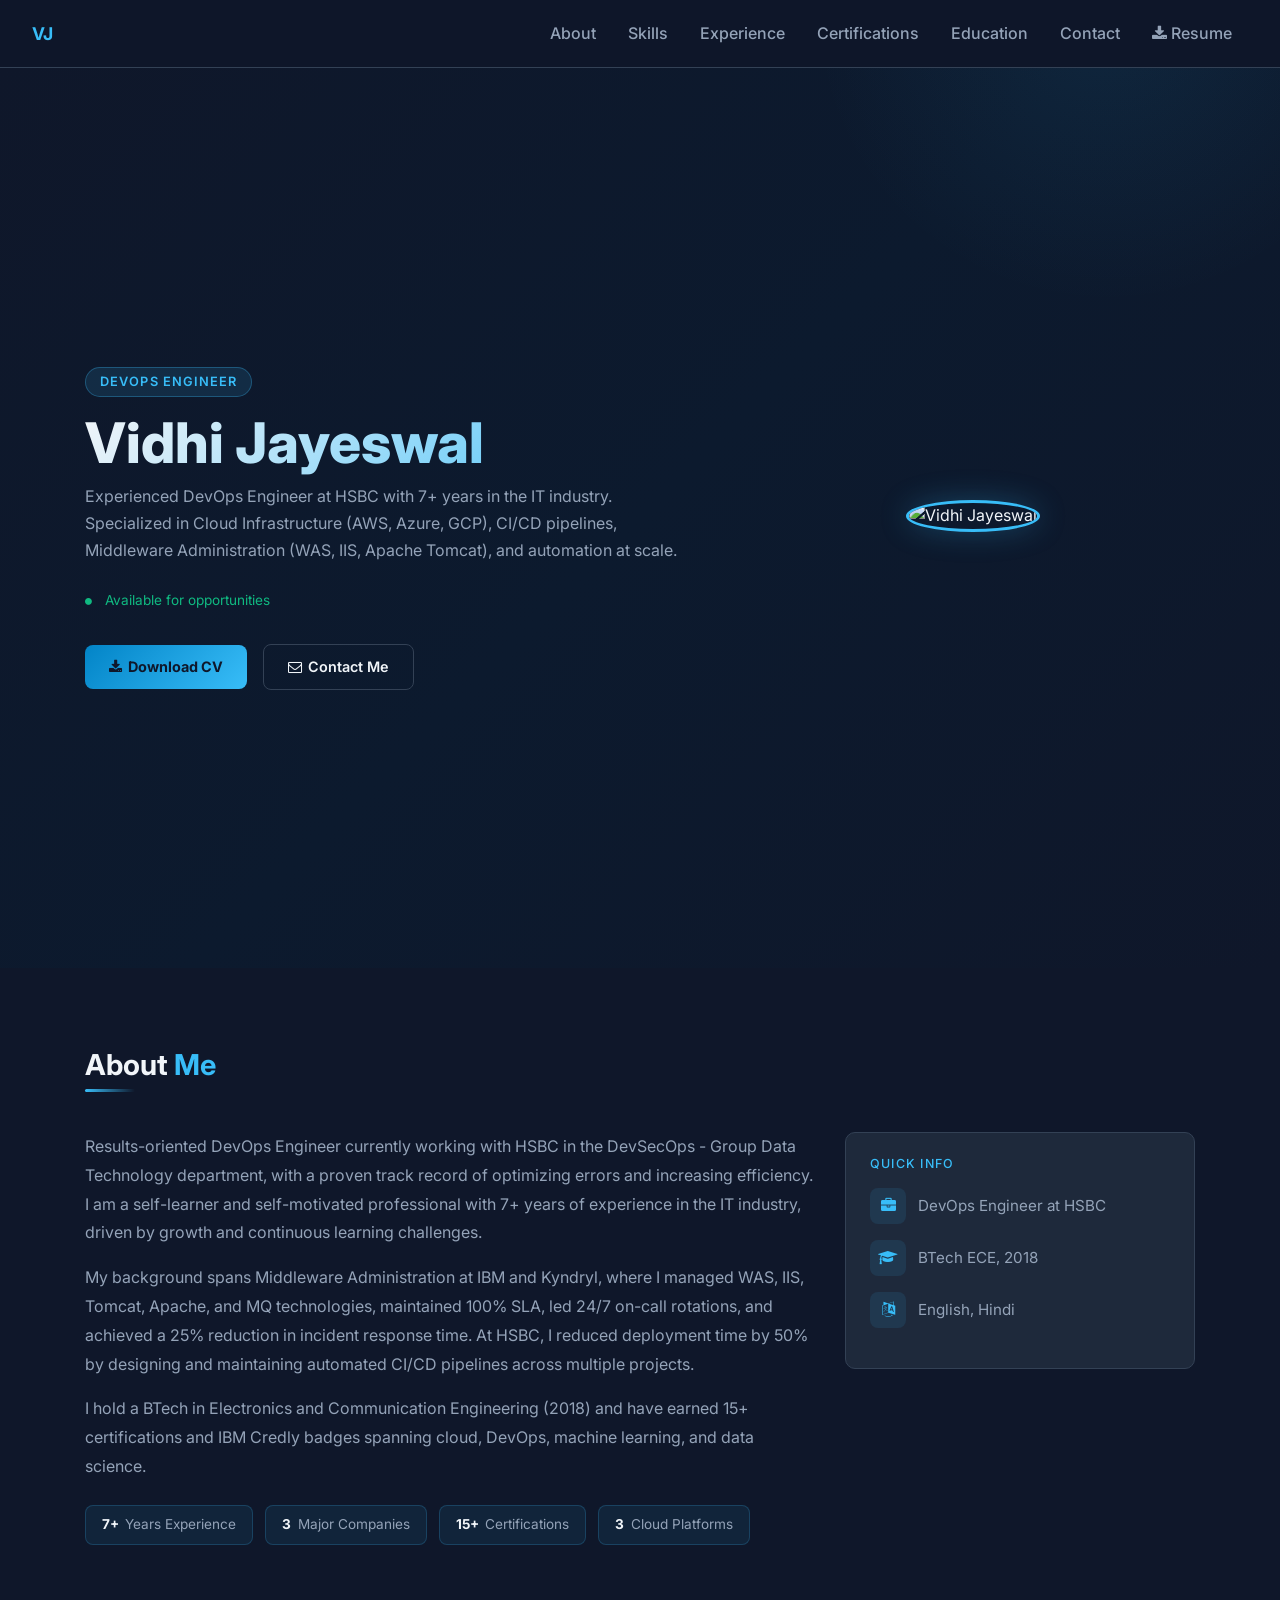
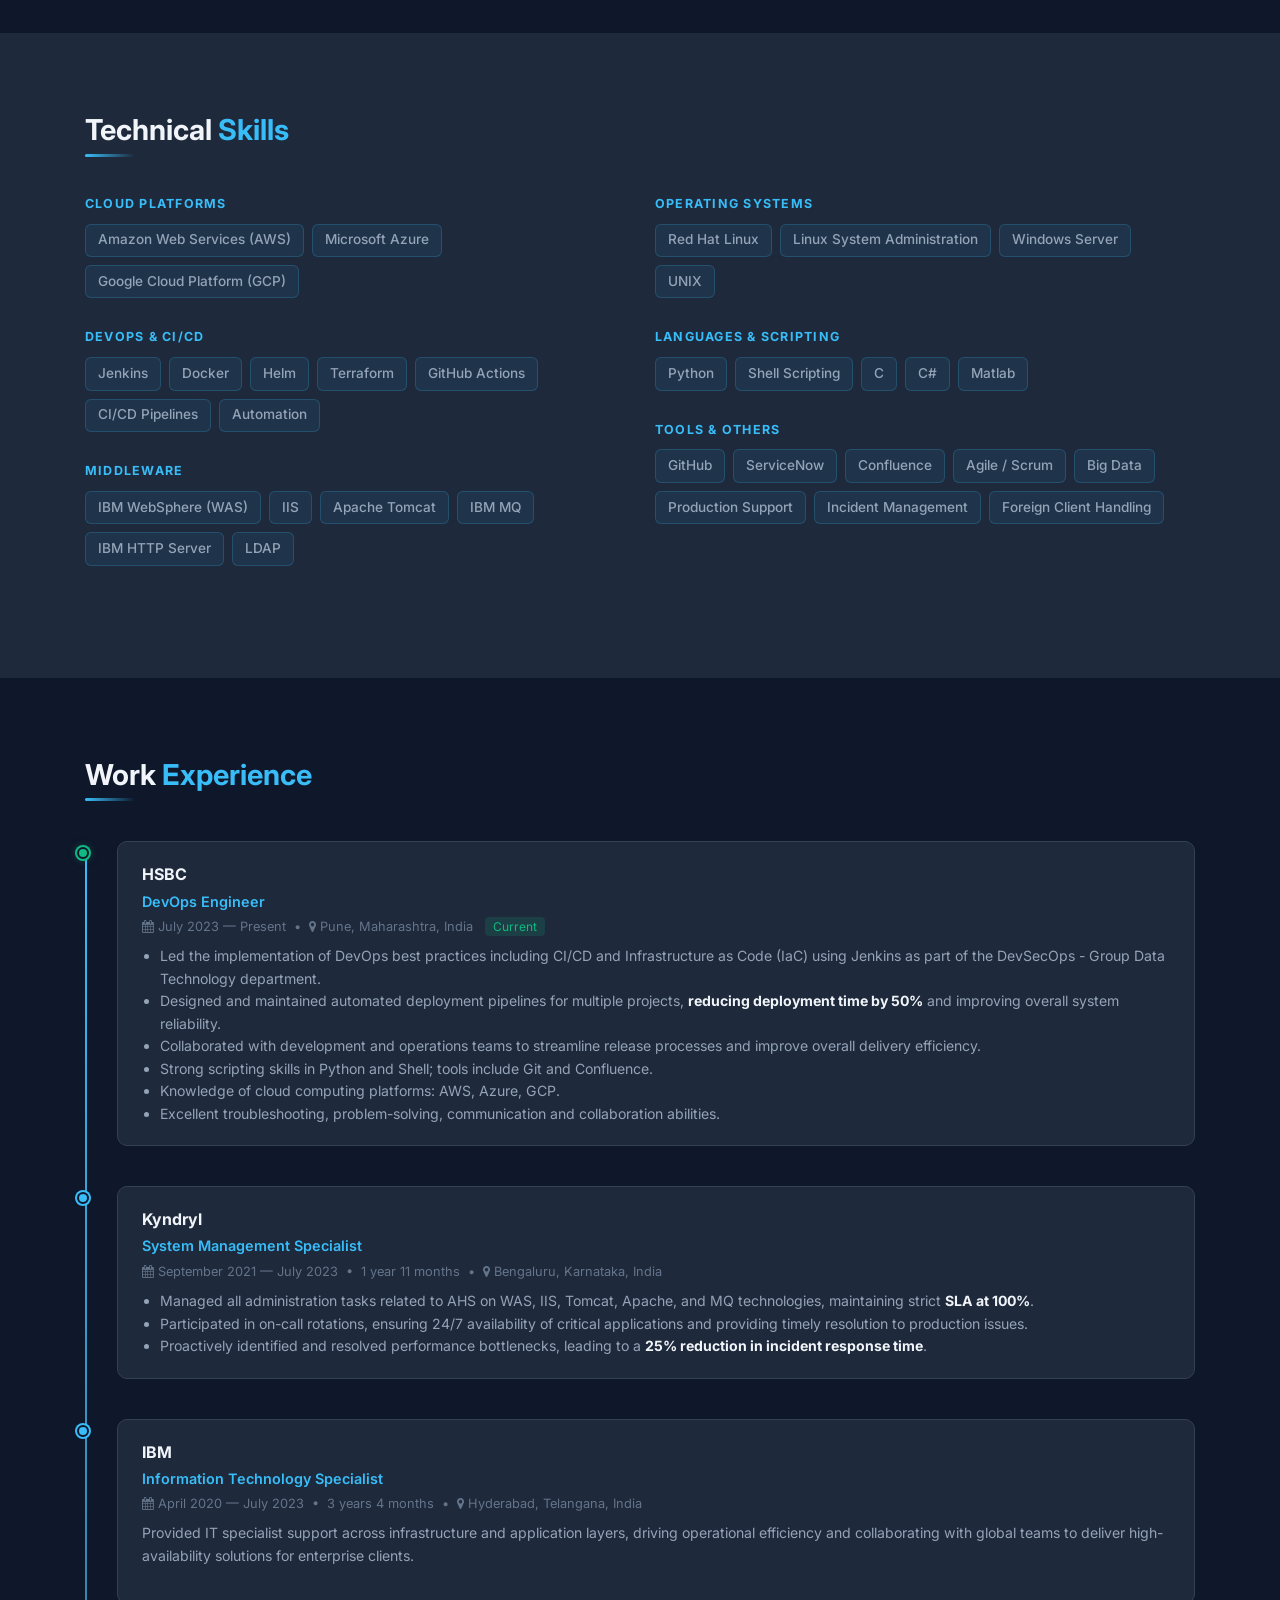
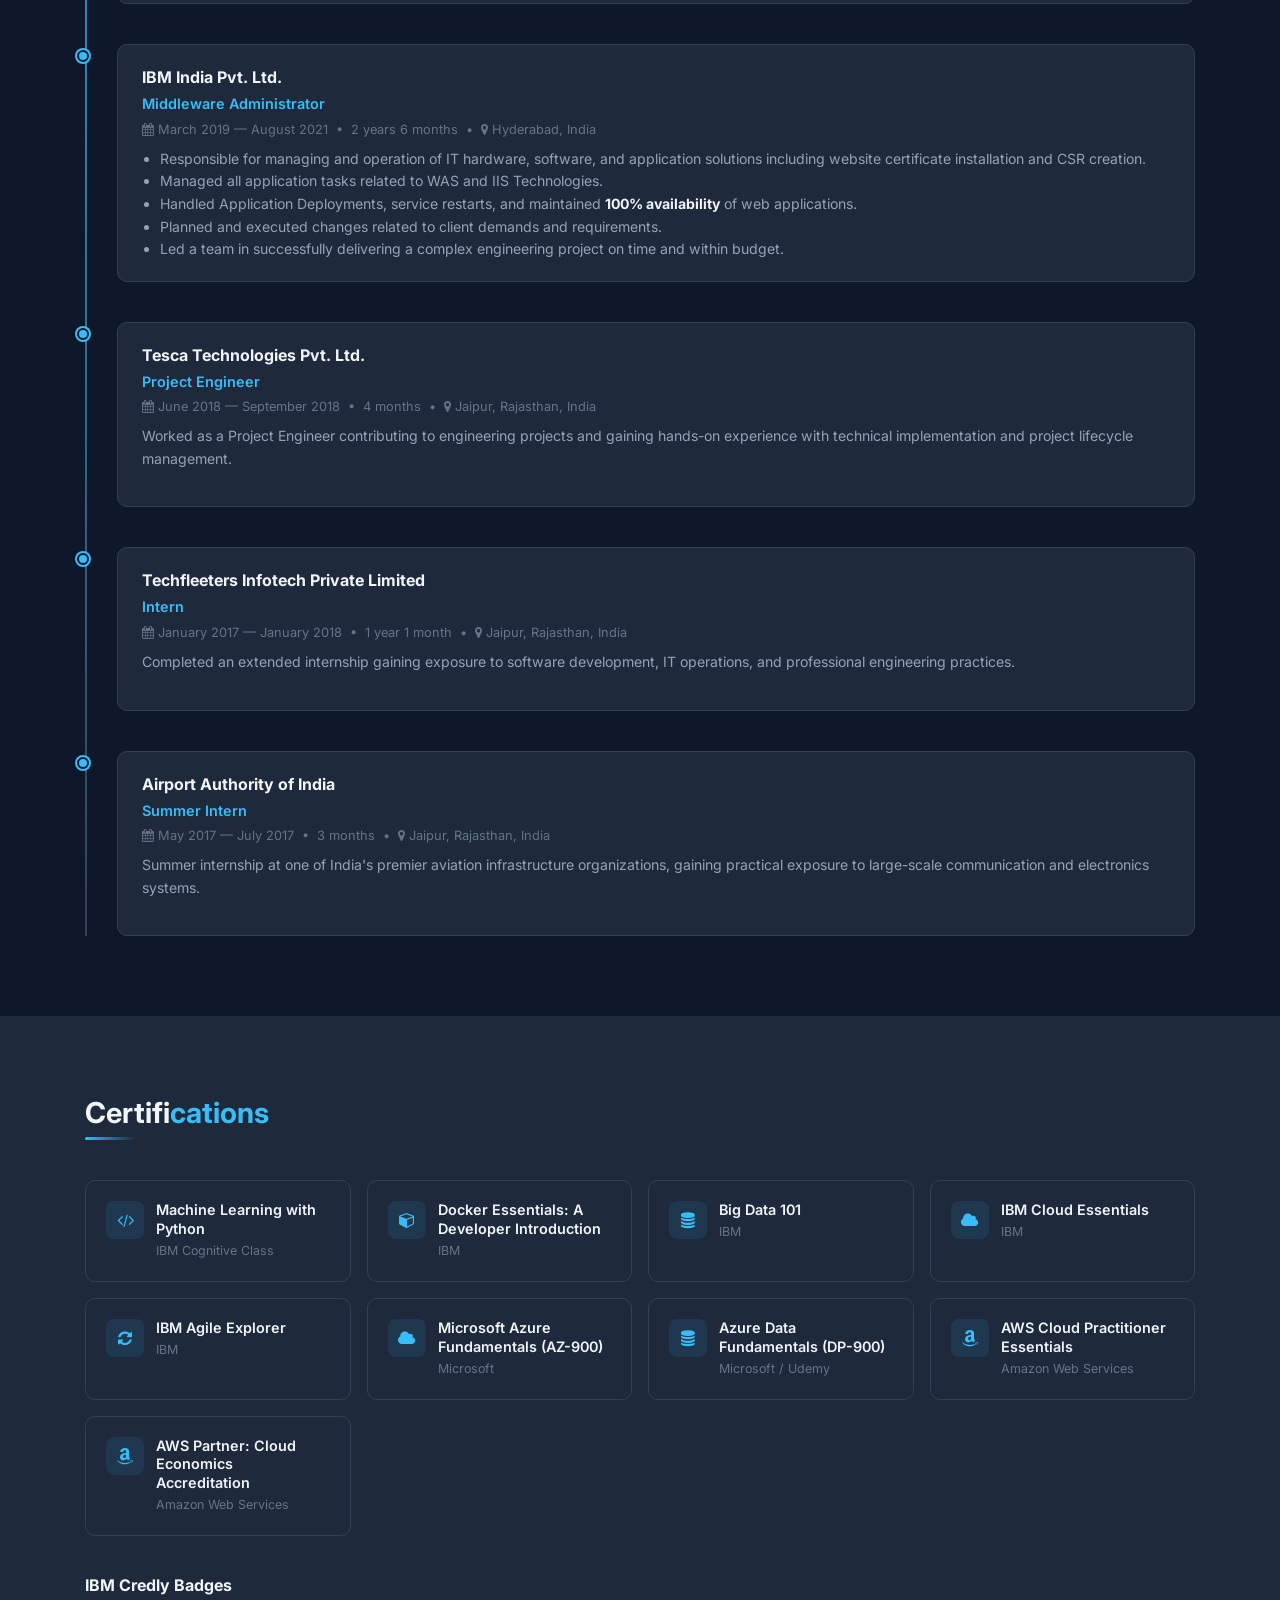
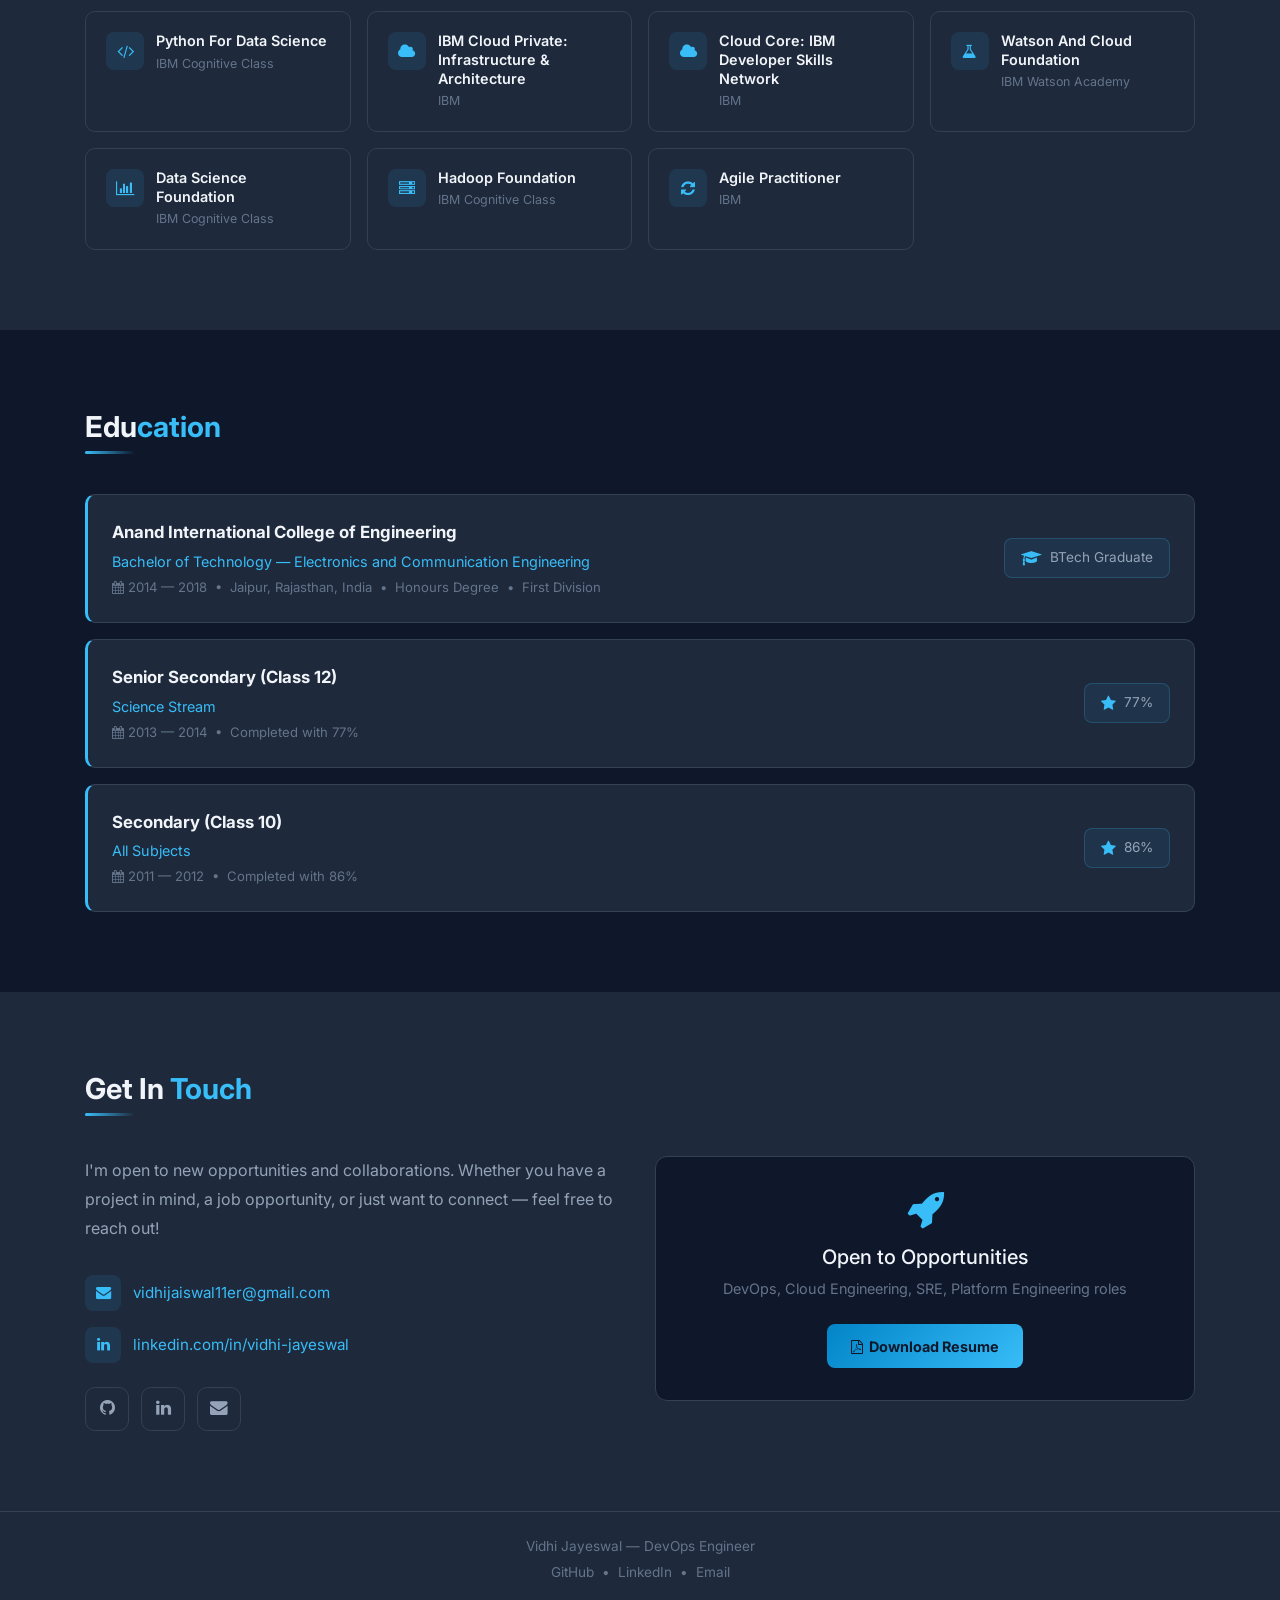
==== index.html @ 372dd984 "feat: Consolidate into single-page portfolio Merged all content (Experience, Certifications, Educati" ====
<!DOCTYPE html>
<html lang="en">

<head>
  <meta charset="utf-8">
  <meta http-equiv="X-UA-Compatible" content="IE=edge">
  <title>Vidhi Jayeswal | DevOps Engineer</title>
  <meta name="viewport" content="width=device-width, initial-scale=1">
  <meta name="description" content="Vidhi Jayeswal - DevOps Engineer at HSBC. Expert in AWS, Azure, GCP, Terraform, Jenkins, Docker, Helm, CI/CD and Middleware technologies.">
  <link rel="preconnect" href="https://fonts.googleapis.com">
  <link rel="preconnect" href="https://fonts.gstatic.com" crossorigin>
  <link href="https://fonts.googleapis.com/css2?family=Inter:wght@400;500;600;700;800&display=swap" rel="stylesheet">
  <link rel="stylesheet" href="https://maxcdn.bootstrapcdn.com/bootstrap/4.3.1/css/bootstrap.min.css">
  <link rel="stylesheet" href="https://cdnjs.cloudflare.com/ajax/libs/font-awesome/4.7.0/css/font-awesome.min.css">
  <link rel="stylesheet" type="text/css" href="main.css">
  <script src="https://ajax.googleapis.com/ajax/libs/jquery/3.3.1/jquery.min.js"></script>
  <script src="https://maxcdn.bootstrapcdn.com/bootstrap/4.3.1/js/bootstrap.min.js"></script>
</head>

<body>

  <!-- Navbar -->
  <nav class="navbar navbar-expand-md navbar-dark">
    <a class="navbar-brand" href="#home">VJ</a>
    <button class="navbar-toggler" type="button" data-toggle="collapse" data-target="#navMenu">
      <span class="navbar-toggler-icon"></span>
    </button>
    <div class="collapse navbar-collapse" id="navMenu">
      <ul class="nav navbar-nav ml-auto">
        <li class="nav-item">
          <a class="nav-link" href="#about">About</a>
        </li>
        <li class="nav-item">
          <a class="nav-link" href="#skills">Skills</a>
        </li>
        <li class="nav-item">
          <a class="nav-link" href="#experience">Experience</a>
        </li>
        <li class="nav-item">
          <a class="nav-link" href="#certifications">Certifications</a>
        </li>
        <li class="nav-item">
          <a class="nav-link" href="#education">Education</a>
        </li>
        <li class="nav-item">
          <a class="nav-link" href="#contact">Contact</a>
        </li>
        <li class="nav-item">
          <a class="nav-link" href="files/vidhi_resume.pdf" download="Vidhi_Jayeswal_Resume.pdf">
            <i class="fa fa-download" style="margin-right:4px;"></i>Resume
          </a>
        </li>
      </ul>
    </div>
  </nav>

  <!-- Hero -->
  <section class="hero" id="home">
    <div class="container">
      <div class="row align-items-center">
        <div class="col-md-7">
          <div class="hero-badge">DevOps Engineer</div>
          <h1>Vidhi Jayeswal</h1>
          <p class="hero-subtitle">
            Experienced DevOps Engineer at HSBC with 7+ years in the IT industry.
            Specialized in Cloud Infrastructure (AWS, Azure, GCP), CI/CD pipelines,
            Middleware Administration (WAS, IIS, Apache Tomcat), and automation at scale.
          </p>
          <p class="hero-location">
            <i class="fa fa-circle" style="font-size:0.5rem; color: #10b981; vertical-align:middle;"></i>
            <span style="color: #10b981; font-size:0.85rem; margin-left:4px;">Available for opportunities</span>
          </p>
          <a href="files/vidhi_resume.pdf" download="Vidhi_Jayeswal_Resume.pdf" class="btn-primary-custom">
            <i class="fa fa-download" style="margin-right:6px;"></i>Download CV
          </a>
          <a href="#contact" class="btn-outline-custom">
            <i class="fa fa-envelope-o" style="margin-right:6px;"></i>Contact Me
          </a>
        </div>
        <div class="col-md-5 text-center mt-4 mt-md-0">
          <img src="images/vidhi.jpg" alt="Vidhi Jayeswal" class="hero-photo">
        </div>
      </div>
    </div>
  </section>

  <!-- About -->
  <section class="section" id="about">
    <div class="container">
      <h2 class="section-title">About <span>Me</span></h2>
      <div class="section-divider"></div>
      <div class="row">
        <div class="col-md-8">
          <p class="about-text">
            Results-oriented DevOps Engineer currently working with HSBC in the DevSecOps - Group Data Technology department,
            with a proven track record of optimizing errors and increasing efficiency. I am a self-learner and self-motivated
            professional with 7+ years of experience in the IT industry, driven by growth and continuous learning challenges.
          </p>
          <p class="about-text">
            My background spans Middleware Administration at IBM and Kyndryl, where I managed WAS, IIS, Tomcat, Apache, and MQ technologies,
            maintained 100% SLA, led 24/7 on-call rotations, and achieved a 25% reduction in incident response time.
            At HSBC, I reduced deployment time by 50% by designing and maintaining automated CI/CD pipelines across multiple projects.
          </p>
          <p class="about-text">
            I hold a BTech in Electronics and Communication Engineering (2018) and have earned 15+ certifications and IBM Credly badges
            spanning cloud, DevOps, machine learning, and data science.
          </p>
          <div style="margin-top:1.5rem;">
            <span class="stat-chip"><strong>7+</strong> Years Experience</span>
            <span class="stat-chip"><strong>3</strong> Major Companies</span>
            <span class="stat-chip"><strong>15+</strong> Certifications</span>
            <span class="stat-chip"><strong>3</strong> Cloud Platforms</span>
          </div>
        </div>
        <div class="col-md-4 mt-4 mt-md-0">
          <div style="background: var(--bg-secondary); border: 1px solid var(--border); border-radius: 10px; padding: 1.5rem;">
            <h6 style="color: var(--accent); font-size:0.78rem; text-transform:uppercase; letter-spacing:0.1em; margin-bottom:1rem;">Quick Info</h6>
            <div class="contact-item">
              <div class="contact-icon"><i class="fa fa-briefcase"></i></div>
              <span>DevOps Engineer at HSBC</span>
            </div>
            <div class="contact-item">
              <div class="contact-icon"><i class="fa fa-graduation-cap"></i></div>
              <span>BTech ECE, 2018</span>
            </div>
            <div class="contact-item">
              <div class="contact-icon"><i class="fa fa-language"></i></div>
              <span>English, Hindi</span>
            </div>
          </div>
        </div>
      </div>
    </div>
  </section>

  <!-- Skills -->
  <section class="section section-alt" id="skills">
    <div class="container">
      <h2 class="section-title">Technical <span>Skills</span></h2>
      <div class="section-divider"></div>
      <div class="row">
        <div class="col-md-6">
          <div class="skill-category">
            <h5>Cloud Platforms</h5>
            <div class="skill-tags">
              <span class="skill-tag">Amazon Web Services (AWS)</span>
              <span class="skill-tag">Microsoft Azure</span>
              <span class="skill-tag">Google Cloud Platform (GCP)</span>
            </div>
          </div>
          <div class="skill-category">
            <h5>DevOps & CI/CD</h5>
            <div class="skill-tags">
              <span class="skill-tag">Jenkins</span>
              <span class="skill-tag">Docker</span>
              <span class="skill-tag">Helm</span>
              <span class="skill-tag">Terraform</span>
              <span class="skill-tag">GitHub Actions</span>
              <span class="skill-tag">CI/CD Pipelines</span>
              <span class="skill-tag">Automation</span>
            </div>
          </div>
          <div class="skill-category">
            <h5>Middleware</h5>
            <div class="skill-tags">
              <span class="skill-tag">IBM WebSphere (WAS)</span>
              <span class="skill-tag">IIS</span>
              <span class="skill-tag">Apache Tomcat</span>
              <span class="skill-tag">IBM MQ</span>
              <span class="skill-tag">IBM HTTP Server</span>
              <span class="skill-tag">LDAP</span>
            </div>
          </div>
        </div>
        <div class="col-md-6">
          <div class="skill-category">
            <h5>Operating Systems</h5>
            <div class="skill-tags">
              <span class="skill-tag">Red Hat Linux</span>
              <span class="skill-tag">Linux System Administration</span>
              <span class="skill-tag">Windows Server</span>
              <span class="skill-tag">UNIX</span>
            </div>
          </div>
          <div class="skill-category">
            <h5>Languages & Scripting</h5>
            <div class="skill-tags">
              <span class="skill-tag">Python</span>
              <span class="skill-tag">Shell Scripting</span>
              <span class="skill-tag">C</span>
              <span class="skill-tag">C#</span>
              <span class="skill-tag">Matlab</span>
            </div>
          </div>
          <div class="skill-category">
            <h5>Tools & Others</h5>
            <div class="skill-tags">
              <span class="skill-tag">GitHub</span>
              <span class="skill-tag">ServiceNow</span>
              <span class="skill-tag">Confluence</span>
              <span class="skill-tag">Agile / Scrum</span>
              <span class="skill-tag">Big Data</span>
              <span class="skill-tag">Production Support</span>
              <span class="skill-tag">Incident Management</span>
              <span class="skill-tag">Foreign Client Handling</span>
            </div>
          </div>
        </div>
      </div>
    </div>
  </section>

  <!-- Experience -->
  <section class="section" id="experience">
    <div class="container">
      <h2 class="section-title">Work <span>Experience</span></h2>
      <div class="section-divider"></div>

      <div class="timeline">

        <!-- HSBC -->
        <div class="timeline-item">
          <div class="timeline-dot current"></div>
          <div class="timeline-card">
            <div class="timeline-company">HSBC</div>
            <div class="timeline-role">DevOps Engineer</div>
            <div class="timeline-meta">
              <i class="fa fa-calendar" style="margin-right:4px;"></i>July 2023 &mdash; Present &nbsp;&bull;&nbsp;
              <i class="fa fa-map-marker" style="margin-right:4px;"></i>Pune, Maharashtra, India
              <span style="background: rgba(16,185,129,0.15); color: #10b981; border-radius:4px; padding:2px 8px; font-size:0.75rem; margin-left:8px;">Current</span>
            </div>
            <ul class="timeline-desc" style="padding-left:1.1rem; margin:0;">
              <li>Led the implementation of DevOps best practices including CI/CD and Infrastructure as Code (IaC) using Jenkins as part of the DevSecOps - Group Data Technology department.</li>
              <li>Designed and maintained automated deployment pipelines for multiple projects, <strong style="color:var(--text-primary);">reducing deployment time by 50%</strong> and improving overall system reliability.</li>
              <li>Collaborated with development and operations teams to streamline release processes and improve overall delivery efficiency.</li>
              <li>Strong scripting skills in Python and Shell; tools include Git and Confluence.</li>
              <li>Knowledge of cloud computing platforms: AWS, Azure, GCP.</li>
              <li>Excellent troubleshooting, problem-solving, communication and collaboration abilities.</li>
            </ul>
          </div>
        </div>

        <!-- Kyndryl -->
        <div class="timeline-item">
          <div class="timeline-dot"></div>
          <div class="timeline-card">
            <div class="timeline-company">Kyndryl</div>
            <div class="timeline-role">System Management Specialist</div>
            <div class="timeline-meta">
              <i class="fa fa-calendar" style="margin-right:4px;"></i>September 2021 &mdash; July 2023 &nbsp;&bull;&nbsp; 1 year 11 months &nbsp;&bull;&nbsp;
              <i class="fa fa-map-marker" style="margin-right:4px;"></i>Bengaluru, Karnataka, India
            </div>
            <ul class="timeline-desc" style="padding-left:1.1rem; margin:0;">
              <li>Managed all administration tasks related to AHS on WAS, IIS, Tomcat, Apache, and MQ technologies, maintaining strict <strong style="color:var(--text-primary);">SLA at 100%</strong>.</li>
              <li>Participated in on-call rotations, ensuring 24/7 availability of critical applications and providing timely resolution to production issues.</li>
              <li>Proactively identified and resolved performance bottlenecks, leading to a <strong style="color:var(--text-primary);">25% reduction in incident response time</strong>.</li>
            </ul>
          </div>
        </div>

        <!-- IBM - IT Specialist -->
        <div class="timeline-item">
          <div class="timeline-dot"></div>
          <div class="timeline-card">
            <div class="timeline-company">IBM</div>
            <div class="timeline-role">Information Technology Specialist</div>
            <div class="timeline-meta">
              <i class="fa fa-calendar" style="margin-right:4px;"></i>April 2020 &mdash; July 2023 &nbsp;&bull;&nbsp; 3 years 4 months &nbsp;&bull;&nbsp;
              <i class="fa fa-map-marker" style="margin-right:4px;"></i>Hyderabad, Telangana, India
            </div>
            <p class="timeline-desc">
              Provided IT specialist support across infrastructure and application layers, driving operational efficiency
              and collaborating with global teams to deliver high-availability solutions for enterprise clients.
            </p>
          </div>
        </div>

        <!-- IBM - Middleware Admin -->
        <div class="timeline-item">
          <div class="timeline-dot"></div>
          <div class="timeline-card">
            <div class="timeline-company">IBM India Pvt. Ltd.</div>
            <div class="timeline-role">Middleware Administrator</div>
            <div class="timeline-meta">
              <i class="fa fa-calendar" style="margin-right:4px;"></i>March 2019 &mdash; August 2021 &nbsp;&bull;&nbsp; 2 years 6 months &nbsp;&bull;&nbsp;
              <i class="fa fa-map-marker" style="margin-right:4px;"></i>Hyderabad, India
            </div>
            <ul class="timeline-desc" style="padding-left:1.1rem; margin:0;">
              <li>Responsible for managing and operation of IT hardware, software, and application solutions including website certificate installation and CSR creation.</li>
              <li>Managed all application tasks related to WAS and IIS Technologies.</li>
              <li>Handled Application Deployments, service restarts, and maintained <strong style="color:var(--text-primary);">100% availability</strong> of web applications.</li>
              <li>Planned and executed changes related to client demands and requirements.</li>
              <li>Led a team in successfully delivering a complex engineering project on time and within budget.</li>
            </ul>
          </div>
        </div>

        <!-- Tesca Technologies -->
        <div class="timeline-item">
          <div class="timeline-dot"></div>
          <div class="timeline-card">
            <div class="timeline-company">Tesca Technologies Pvt. Ltd.</div>
            <div class="timeline-role">Project Engineer</div>
            <div class="timeline-meta">
              <i class="fa fa-calendar" style="margin-right:4px;"></i>June 2018 &mdash; September 2018 &nbsp;&bull;&nbsp; 4 months &nbsp;&bull;&nbsp;
              <i class="fa fa-map-marker" style="margin-right:4px;"></i>Jaipur, Rajasthan, India
            </div>
            <p class="timeline-desc">
              Worked as a Project Engineer contributing to engineering projects and gaining hands-on experience with
              technical implementation and project lifecycle management.
            </p>
          </div>
        </div>

        <!-- Techfleeters -->
        <div class="timeline-item">
          <div class="timeline-dot"></div>
          <div class="timeline-card">
            <div class="timeline-company">Techfleeters Infotech Private Limited</div>
            <div class="timeline-role">Intern</div>
            <div class="timeline-meta">
              <i class="fa fa-calendar" style="margin-right:4px;"></i>January 2017 &mdash; January 2018 &nbsp;&bull;&nbsp; 1 year 1 month &nbsp;&bull;&nbsp;
              <i class="fa fa-map-marker" style="margin-right:4px;"></i>Jaipur, Rajasthan, India
            </div>
            <p class="timeline-desc">
              Completed an extended internship gaining exposure to software development, IT operations, and professional engineering practices.
            </p>
          </div>
        </div>

        <!-- Airport Authority -->
        <div class="timeline-item">
          <div class="timeline-dot"></div>
          <div class="timeline-card">
            <div class="timeline-company">Airport Authority of India</div>
            <div class="timeline-role">Summer Intern</div>
            <div class="timeline-meta">
              <i class="fa fa-calendar" style="margin-right:4px;"></i>May 2017 &mdash; July 2017 &nbsp;&bull;&nbsp; 3 months &nbsp;&bull;&nbsp;
              <i class="fa fa-map-marker" style="margin-right:4px;"></i>Jaipur, Rajasthan, India
            </div>
            <p class="timeline-desc">
              Summer internship at one of India's premier aviation infrastructure organizations, gaining practical exposure to
              large-scale communication and electronics systems.
            </p>
          </div>
        </div>

      </div>
    </div>
  </section>

  <!-- Certifications -->
  <section class="section section-alt" id="certifications">
    <div class="container">
      <h2 class="section-title">Certifi<span>cations</span></h2>
      <div class="section-divider"></div>
      <div class="cert-grid">

        <div class="cert-card">
          <div class="cert-icon"><i class="fa fa-code"></i></div>
          <div>
            <div class="cert-name">Machine Learning with Python</div>
            <div class="cert-issuer">IBM Cognitive Class</div>
          </div>
        </div>

        <div class="cert-card">
          <div class="cert-icon"><i class="fa fa-cube"></i></div>
          <div>
            <div class="cert-name">Docker Essentials: A Developer Introduction</div>
            <div class="cert-issuer">IBM</div>
          </div>
        </div>

        <div class="cert-card">
          <div class="cert-icon"><i class="fa fa-database"></i></div>
          <div>
            <div class="cert-name">Big Data 101</div>
            <div class="cert-issuer">IBM</div>
          </div>
        </div>

        <div class="cert-card">
          <div class="cert-icon"><i class="fa fa-cloud"></i></div>
          <div>
            <div class="cert-name">IBM Cloud Essentials</div>
            <div class="cert-issuer">IBM</div>
          </div>
        </div>

        <div class="cert-card">
          <div class="cert-icon"><i class="fa fa-refresh"></i></div>
          <div>
            <div class="cert-name">IBM Agile Explorer</div>
            <div class="cert-issuer">IBM</div>
          </div>
        </div>

        <div class="cert-card">
          <div class="cert-icon"><i class="fa fa-cloud"></i></div>
          <div>
            <div class="cert-name">Microsoft Azure Fundamentals (AZ-900)</div>
            <div class="cert-issuer">Microsoft</div>
          </div>
        </div>

        <div class="cert-card">
          <div class="cert-icon"><i class="fa fa-database"></i></div>
          <div>
            <div class="cert-name">Azure Data Fundamentals (DP-900)</div>
            <div class="cert-issuer">Microsoft / Udemy</div>
          </div>
        </div>

        <div class="cert-card">
          <div class="cert-icon"><i class="fa fa-amazon"></i></div>
          <div>
            <div class="cert-name">AWS Cloud Practitioner Essentials</div>
            <div class="cert-issuer">Amazon Web Services</div>
          </div>
        </div>

        <div class="cert-card">
          <div class="cert-icon"><i class="fa fa-amazon"></i></div>
          <div>
            <div class="cert-name">AWS Partner: Cloud Economics Accreditation</div>
            <div class="cert-issuer">Amazon Web Services</div>
          </div>
        </div>

      </div>

      <h4 style="color:var(--text-primary); font-size:1rem; font-weight:700; margin-top:2.5rem; margin-bottom:1rem;">
        IBM Credly Badges
      </h4>
      <div class="cert-grid">

        <div class="cert-card">
          <div class="cert-icon"><i class="fa fa-code"></i></div>
          <div>
            <div class="cert-name">Python For Data Science</div>
            <div class="cert-issuer">IBM Cognitive Class</div>
          </div>
        </div>

        <div class="cert-card">
          <div class="cert-icon"><i class="fa fa-cloud"></i></div>
          <div>
            <div class="cert-name">IBM Cloud Private: Infrastructure &amp; Architecture</div>
            <div class="cert-issuer">IBM</div>
          </div>
        </div>

        <div class="cert-card">
          <div class="cert-icon"><i class="fa fa-cloud"></i></div>
          <div>
            <div class="cert-name">Cloud Core: IBM Developer Skills Network</div>
            <div class="cert-issuer">IBM</div>
          </div>
        </div>

        <div class="cert-card">
          <div class="cert-icon"><i class="fa fa-flask"></i></div>
          <div>
            <div class="cert-name">Watson And Cloud Foundation</div>
            <div class="cert-issuer">IBM Watson Academy</div>
          </div>
        </div>

        <div class="cert-card">
          <div class="cert-icon"><i class="fa fa-bar-chart"></i></div>
          <div>
            <div class="cert-name">Data Science Foundation</div>
            <div class="cert-issuer">IBM Cognitive Class</div>
          </div>
        </div>

        <div class="cert-card">
          <div class="cert-icon"><i class="fa fa-server"></i></div>
          <div>
            <div class="cert-name">Hadoop Foundation</div>
            <div class="cert-issuer">IBM Cognitive Class</div>
          </div>
        </div>

        <div class="cert-card">
          <div class="cert-icon"><i class="fa fa-refresh"></i></div>
          <div>
            <div class="cert-name">Agile Practitioner</div>
            <div class="cert-issuer">IBM</div>
          </div>
        </div>

      </div>
    </div>
  </section>

  <!-- Education -->
  <section class="section" id="education">
    <div class="container">
      <h2 class="section-title">Edu<span>cation</span></h2>
      <div class="section-divider"></div>

      <div class="edu-card" style="margin-bottom:1rem;">
        <div class="row align-items-center">
          <div class="col-md-8">
            <div class="edu-school">Anand International College of Engineering</div>
            <div class="edu-degree">Bachelor of Technology &mdash; Electronics and Communication Engineering</div>
            <div class="edu-year"><i class="fa fa-calendar" style="margin-right:4px;"></i>2014 &mdash; 2018 &nbsp;&bull;&nbsp; Jaipur, Rajasthan, India &nbsp;&bull;&nbsp; Honours Degree &nbsp;&bull;&nbsp; First Division</div>
          </div>
          <div class="col-md-4 text-md-right mt-3 mt-md-0">
            <div style="display:inline-flex; align-items:center; gap:0.5rem; background:rgba(56,189,248,0.08); border:1px solid rgba(56,189,248,0.2); border-radius:8px; padding:0.5rem 1rem;">
              <i class="fa fa-graduation-cap" style="color:var(--accent);"></i>
              <span style="color:var(--text-secondary); font-size:0.85rem;">BTech Graduate</span>
            </div>
          </div>
        </div>
      </div>

      <div class="edu-card" style="margin-bottom:1rem;">
        <div class="row align-items-center">
          <div class="col-md-8">
            <div class="edu-school">Senior Secondary (Class 12)</div>
            <div class="edu-degree">Science Stream</div>
            <div class="edu-year"><i class="fa fa-calendar" style="margin-right:4px;"></i>2013 &mdash; 2014 &nbsp;&bull;&nbsp; Completed with 77%</div>
          </div>
          <div class="col-md-4 text-md-right mt-3 mt-md-0">
            <div style="display:inline-flex; align-items:center; gap:0.5rem; background:rgba(56,189,248,0.08); border:1px solid rgba(56,189,248,0.2); border-radius:8px; padding:0.5rem 1rem;">
              <i class="fa fa-star" style="color:var(--accent);"></i>
              <span style="color:var(--text-secondary); font-size:0.85rem;">77%</span>
            </div>
          </div>
        </div>
      </div>

      <div class="edu-card">
        <div class="row align-items-center">
          <div class="col-md-8">
            <div class="edu-school">Secondary (Class 10)</div>
            <div class="edu-degree">All Subjects</div>
            <div class="edu-year"><i class="fa fa-calendar" style="margin-right:4px;"></i>2011 &mdash; 2012 &nbsp;&bull;&nbsp; Completed with 86%</div>
          </div>
          <div class="col-md-4 text-md-right mt-3 mt-md-0">
            <div style="display:inline-flex; align-items:center; gap:0.5rem; background:rgba(56,189,248,0.08); border:1px solid rgba(56,189,248,0.2); border-radius:8px; padding:0.5rem 1rem;">
              <i class="fa fa-star" style="color:var(--accent);"></i>
              <span style="color:var(--text-secondary); font-size:0.85rem;">86%</span>
            </div>
          </div>
        </div>
      </div>
    </div>
  </section>

  <!-- Contact -->
  <section class="section section-alt" id="contact">
    <div class="container">
      <h2 class="section-title">Get In <span>Touch</span></h2>
      <div class="section-divider"></div>
      <div class="row">
        <div class="col-md-6">
          <p class="about-text" style="margin-bottom:2rem;">
            I'm open to new opportunities and collaborations. Whether you have a project in mind,
            a job opportunity, or just want to connect — feel free to reach out!
          </p>
          <div class="contact-item">
            <div class="contact-icon"><i class="fa fa-envelope"></i></div>
            <a href="mailto:vidhijaiswal11er@gmail.com">vidhijaiswal11er@gmail.com</a>
          </div>
          <div class="contact-item">
            <div class="contact-icon"><i class="fa fa-linkedin"></i></div>
            <a href="https://www.linkedin.com/in/vidhi-jayeswal" target="_blank" rel="noopener">linkedin.com/in/vidhi-jayeswal</a>
          </div>
          <div class="social-links">
            <a href="https://github.com/vidhi96" target="_blank" rel="noopener" class="social-link" title="GitHub">
              <i class="fa fa-github"></i>
            </a>
            <a href="https://www.linkedin.com/in/vidhi-jayeswal" target="_blank" rel="noopener" class="social-link" title="LinkedIn">
              <i class="fa fa-linkedin"></i>
            </a>
            <a href="mailto:vidhijaiswal11er@gmail.com" class="social-link" title="Email">
              <i class="fa fa-envelope"></i>
            </a>
          </div>
        </div>
        <div class="col-md-6 mt-4 mt-md-0 text-center">
          <div style="background: var(--bg-primary); border: 1px solid var(--border); border-radius: 12px; padding: 2rem;">
            <i class="fa fa-rocket" style="font-size: 2.5rem; color: var(--accent); margin-bottom: 1rem; display:block;"></i>
            <h5 style="color: var(--text-primary); margin-bottom: 0.5rem;">Open to Opportunities</h5>
            <p style="color: var(--text-muted); font-size: 0.9rem; margin-bottom: 1.5rem;">
              DevOps, Cloud Engineering, SRE, Platform Engineering roles
            </p>
            <a href="files/vidhi_resume.pdf" download="Vidhi_Jayeswal_Resume.pdf" class="btn-primary-custom">
              <i class="fa fa-file-pdf-o" style="margin-right:6px;"></i>Download Resume
            </a>
          </div>
        </div>
      </div>
    </div>
  </section>

  <!-- Footer -->
  <footer>
    <div class="container">
      <p style="margin-bottom:0.25rem;">
        Vidhi Jayeswal &mdash; DevOps Engineer
      </p>
      <p style="margin-bottom:0;">
        <a href="https://github.com/vidhi96" target="_blank" rel="noopener">GitHub</a> &nbsp;&bull;&nbsp;
        <a href="https://www.linkedin.com/in/vidhi-jayeswal" target="_blank" rel="noopener">LinkedIn</a> &nbsp;&bull;&nbsp;
        <a href="mailto:vidhijaiswal11er@gmail.com">Email</a>
      </p>
    </div>
  </footer>

</body>
</html>
---- main.css ----
/* ===== Variables ===== */
:root {
  --bg-primary: #0f172a;
  --bg-secondary: #1e293b;
  --bg-card: #1e293b;
  --accent: #38bdf8;
  --accent-dark: #0284c7;
  --text-primary: #f1f5f9;
  --text-secondary: #94a3b8;
  --text-muted: #64748b;
  --border: #334155;
  --success: #10b981;
}

/* ===== Base ===== */
* {
  box-sizing: border-box;
  margin: 0;
  padding: 0;
}

html {
  scroll-behavior: smooth;
}

body {
  font-family: 'Inter', sans-serif;
  background-color: var(--bg-primary);
  color: var(--text-primary);
  line-height: 1.6;
}

a {
  color: var(--accent);
  text-decoration: none;
  transition: color 0.2s;
}
a:hover {
  color: #7dd3fc;
  text-decoration: none;
}

/* ===== Navbar ===== */
.navbar {
  background-color: rgba(15, 23, 42, 0.95) !important;
  border-bottom: 1px solid var(--border);
  backdrop-filter: blur(10px);
  padding: 0.9rem 2rem;
  position: sticky;
  top: 0;
  z-index: 1000;
}

.navbar-brand {
  font-weight: 700;
  font-size: 1.1rem;
  color: var(--accent) !important;
  letter-spacing: 0.02em;
}

.navbar .nav-link {
  color: var(--text-secondary) !important;
  font-weight: 500;
  padding: 0.4rem 1rem !important;
  border-radius: 6px;
  transition: all 0.2s;
}

.navbar .nav-link:hover,
.navbar .nav-item.active .nav-link {
  color: var(--text-primary) !important;
  background-color: var(--bg-secondary);
}

/* ===== Hero ===== */
.hero {
  min-height: 100vh;
  display: flex;
  align-items: center;
  background: linear-gradient(135deg, #0f172a 0%, #0c1a2e 50%, #0f172a 100%);
  position: relative;
  overflow: hidden;
  padding: 80px 0 60px;
}

.hero::before {
  content: '';
  position: absolute;
  top: -40%;
  right: -10%;
  width: 600px;
  height: 600px;
  background: radial-gradient(circle, rgba(56, 189, 248, 0.08) 0%, transparent 70%);
  pointer-events: none;
}

.hero-photo {
  width: 180px;
  height: 180px;
  object-fit: cover;
  border-radius: 50%;
  border: 3px solid var(--accent);
  box-shadow: 0 0 30px rgba(56, 189, 248, 0.25);
  margin-bottom: 1.5rem;
}

.hero-badge {
  display: inline-block;
  background-color: rgba(56, 189, 248, 0.12);
  color: var(--accent);
  border: 1px solid rgba(56, 189, 248, 0.3);
  border-radius: 20px;
  padding: 0.25rem 0.9rem;
  font-size: 0.8rem;
  font-weight: 600;
  letter-spacing: 0.08em;
  text-transform: uppercase;
  margin-bottom: 1rem;
}

.hero h1 {
  font-size: clamp(2.2rem, 5vw, 3.5rem);
  font-weight: 800;
  line-height: 1.1;
  margin-bottom: 0.5rem;
  background: linear-gradient(135deg, #f1f5f9 0%, #38bdf8 100%);
  -webkit-background-clip: text;
  -webkit-text-fill-color: transparent;
  background-clip: text;
}

.hero-subtitle {
  font-size: 1rem;
  color: var(--text-secondary);
  margin-bottom: 1.5rem;
  max-width: 600px;
  line-height: 1.7;
}

.hero-location {
  color: var(--text-muted);
  font-size: 0.9rem;
  margin-bottom: 2rem;
}

.hero-location i {
  margin-right: 5px;
  color: var(--accent);
}

.btn-primary-custom {
  background: linear-gradient(135deg, var(--accent-dark), var(--accent));
  color: #0f172a;
  font-weight: 700;
  padding: 0.65rem 1.5rem;
  border-radius: 8px;
  border: none;
  display: inline-block;
  transition: all 0.2s;
  font-size: 0.9rem;
}

.btn-primary-custom:hover {
  transform: translateY(-1px);
  box-shadow: 0 8px 20px rgba(56, 189, 248, 0.3);
  color: #0f172a;
}

.btn-outline-custom {
  background: transparent;
  color: var(--text-primary);
  font-weight: 600;
  padding: 0.65rem 1.5rem;
  border-radius: 8px;
  border: 1px solid var(--border);
  display: inline-block;
  transition: all 0.2s;
  font-size: 0.9rem;
  margin-left: 0.75rem;
}

.btn-outline-custom:hover {
  border-color: var(--accent);
  color: var(--accent);
  transform: translateY(-1px);
}

/* ===== Sections ===== */
.section {
  padding: 80px 0;
}

.section-alt {
  background-color: var(--bg-secondary);
}

.section-title {
  font-size: 1.8rem;
  font-weight: 700;
  color: var(--text-primary);
  margin-bottom: 0.4rem;
}

.section-title span {
  color: var(--accent);
}

.section-divider {
  width: 50px;
  height: 3px;
  background: linear-gradient(90deg, var(--accent), transparent);
  border-radius: 2px;
  margin-bottom: 2.5rem;
}

/* ===== About ===== */
.about-text {
  color: var(--text-secondary);
  font-size: 1rem;
  line-height: 1.8;
  margin-bottom: 1rem;
}

.stat-chip {
  display: inline-flex;
  align-items: center;
  gap: 0.4rem;
  background: rgba(56, 189, 248, 0.08);
  border: 1px solid rgba(56, 189, 248, 0.2);
  border-radius: 8px;
  padding: 0.5rem 1rem;
  font-size: 0.85rem;
  color: var(--text-secondary);
  margin-right: 0.5rem;
  margin-bottom: 0.5rem;
}

.stat-chip strong {
  color: var(--text-primary);
}

/* ===== Skills ===== */
.skill-category {
  margin-bottom: 2rem;
}

.skill-category h5 {
  font-size: 0.78rem;
  font-weight: 700;
  text-transform: uppercase;
  letter-spacing: 0.1em;
  color: var(--accent);
  margin-bottom: 0.75rem;
}

.skill-tags {
  display: flex;
  flex-wrap: wrap;
  gap: 0.5rem;
}

.skill-tag {
  background-color: rgba(56, 189, 248, 0.08);
  color: var(--text-secondary);
  border: 1px solid rgba(56, 189, 248, 0.2);
  border-radius: 6px;
  padding: 0.3rem 0.75rem;
  font-size: 0.85rem;
  font-weight: 500;
  transition: all 0.2s;
  cursor: default;
}

.skill-tag:hover {
  background-color: rgba(56, 189, 248, 0.15);
  color: var(--text-primary);
  border-color: rgba(56, 189, 248, 0.5);
}

/* ===== Timeline ===== */
.timeline {
  position: relative;
  padding-left: 2rem;
}

.timeline::before {
  content: '';
  position: absolute;
  left: 0;
  top: 8px;
  bottom: 0;
  width: 2px;
  background: linear-gradient(180deg, var(--accent), var(--border));
}

.timeline-item {
  position: relative;
  padding-bottom: 2.5rem;
}

.timeline-item:last-child {
  padding-bottom: 0;
}

.timeline-dot {
  position: absolute;
  left: -2.5rem;
  top: 6px;
  width: 12px;
  height: 12px;
  border-radius: 50%;
  background-color: var(--accent);
  border: 2px solid var(--bg-primary);
  box-shadow: 0 0 0 2px var(--accent);
}

.timeline-dot.current {
  background-color: var(--success);
  box-shadow: 0 0 0 2px var(--success), 0 0 8px rgba(16, 185, 129, 0.5);
}

.timeline-card {
  background-color: var(--bg-card);
  border: 1px solid var(--border);
  border-radius: 10px;
  padding: 1.25rem 1.5rem;
  transition: border-color 0.2s;
}

.timeline-card:hover {
  border-color: rgba(56, 189, 248, 0.3);
}

.timeline-company {
  font-size: 1rem;
  font-weight: 700;
  color: var(--text-primary);
  margin-bottom: 0.1rem;
}

.timeline-role {
  font-size: 0.9rem;
  color: var(--accent);
  font-weight: 600;
  margin-bottom: 0.25rem;
}

.timeline-meta {
  font-size: 0.8rem;
  color: var(--text-muted);
  margin-bottom: 0.5rem;
}

.timeline-desc {
  font-size: 0.88rem;
  color: var(--text-secondary);
  line-height: 1.6;
}

/* ===== Cert Cards ===== */
.cert-grid {
  display: grid;
  grid-template-columns: repeat(auto-fill, minmax(240px, 1fr));
  gap: 1rem;
}

.cert-card {
  background-color: var(--bg-card);
  border: 1px solid var(--border);
  border-radius: 10px;
  padding: 1.25rem;
  display: flex;
  align-items: flex-start;
  gap: 0.75rem;
  transition: all 0.2s;
}

.cert-card:hover {
  border-color: rgba(56, 189, 248, 0.3);
  transform: translateY(-2px);
  box-shadow: 0 4px 20px rgba(0, 0, 0, 0.3);
}

.cert-icon {
  width: 38px;
  height: 38px;
  background: rgba(56, 189, 248, 0.1);
  border-radius: 8px;
  display: flex;
  align-items: center;
  justify-content: center;
  color: var(--accent);
  font-size: 1rem;
  flex-shrink: 0;
}

.cert-name {
  font-size: 0.9rem;
  font-weight: 600;
  color: var(--text-primary);
  line-height: 1.3;
}

.cert-issuer {
  font-size: 0.78rem;
  color: var(--text-muted);
  margin-top: 0.15rem;
}

/* ===== Education ===== */
.edu-card {
  background-color: var(--bg-card);
  border: 1px solid var(--border);
  border-left: 3px solid var(--accent);
  border-radius: 10px;
  padding: 1.5rem;
}

.edu-school {
  font-size: 1.05rem;
  font-weight: 700;
  color: var(--text-primary);
  margin-bottom: 0.25rem;
}

.edu-degree {
  font-size: 0.9rem;
  color: var(--accent);
  margin-bottom: 0.25rem;
}

.edu-year {
  font-size: 0.82rem;
  color: var(--text-muted);
}

/* ===== Contact ===== */
.contact-item {
  display: flex;
  align-items: center;
  gap: 0.75rem;
  color: var(--text-secondary);
  margin-bottom: 1rem;
  font-size: 0.95rem;
}

.contact-icon {
  width: 36px;
  height: 36px;
  background: rgba(56, 189, 248, 0.1);
  border-radius: 8px;
  display: flex;
  align-items: center;
  justify-content: center;
  color: var(--accent);
  flex-shrink: 0;
}

.social-links {
  display: flex;
  gap: 0.75rem;
  margin-top: 1.5rem;
}

.social-link {
  width: 44px;
  height: 44px;
  background-color: var(--bg-card);
  border: 1px solid var(--border);
  border-radius: 10px;
  display: flex;
  align-items: center;
  justify-content: center;
  color: var(--text-secondary);
  font-size: 1.1rem;
  transition: all 0.2s;
}

.social-link:hover {
  border-color: var(--accent);
  color: var(--accent);
  background-color: rgba(56, 189, 248, 0.1);
  transform: translateY(-2px);
}

/* ===== Footer ===== */
footer {
  background-color: var(--bg-secondary);
  border-top: 1px solid var(--border);
  padding: 1.5rem 0;
  color: var(--text-muted);
  font-size: 0.85rem;
  text-align: center;
}

footer a {
  color: var(--text-muted);
}
footer a:hover {
  color: var(--accent);
}

/* ===== Responsive ===== */
@media (max-width: 768px) {
  .hero {
    padding: 100px 0 60px;
    text-align: center;
  }
  .hero-photo {
    width: 140px;
    height: 140px;
  }
  .btn-outline-custom {
    margin-left: 0;
    margin-top: 0.5rem;
  }
  .section {
    padding: 60px 0;
  }
  .timeline {
    padding-left: 1.5rem;
  }
  .timeline-dot {
    left: -2rem;
  }
}
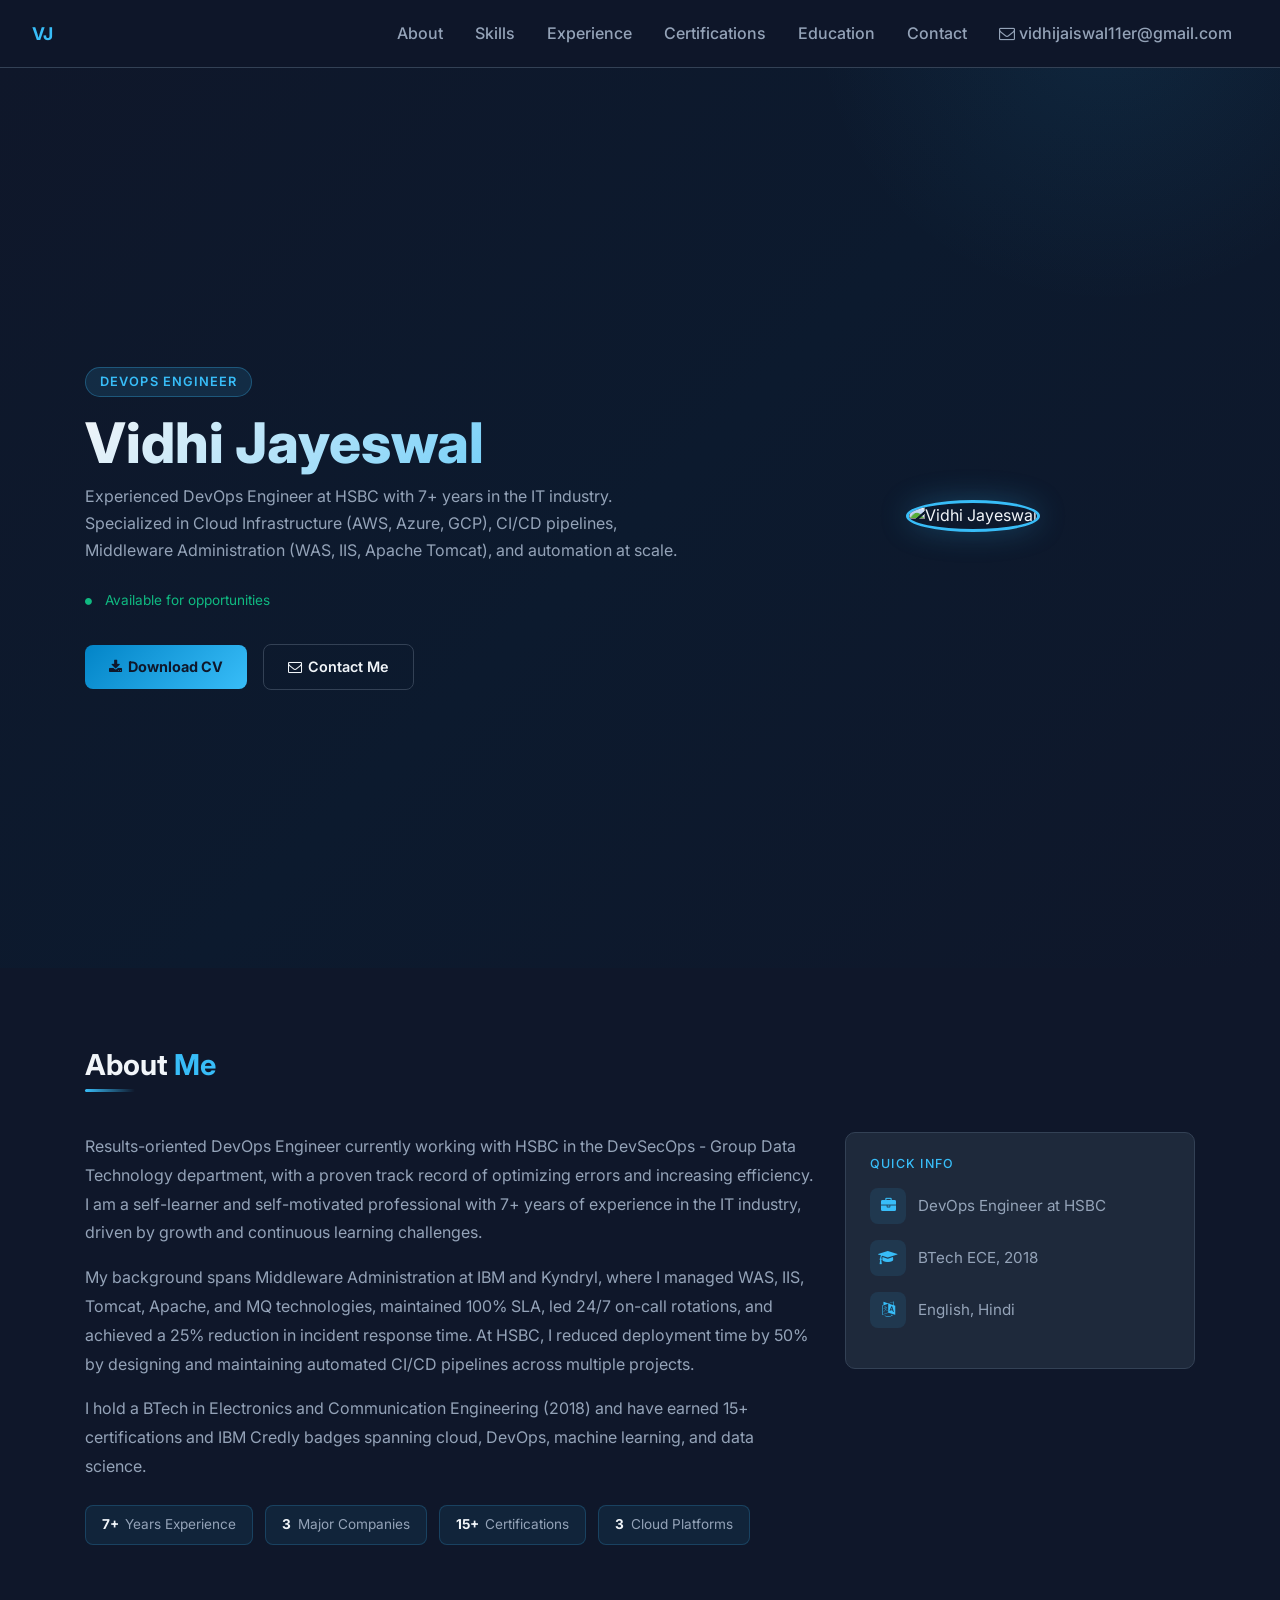
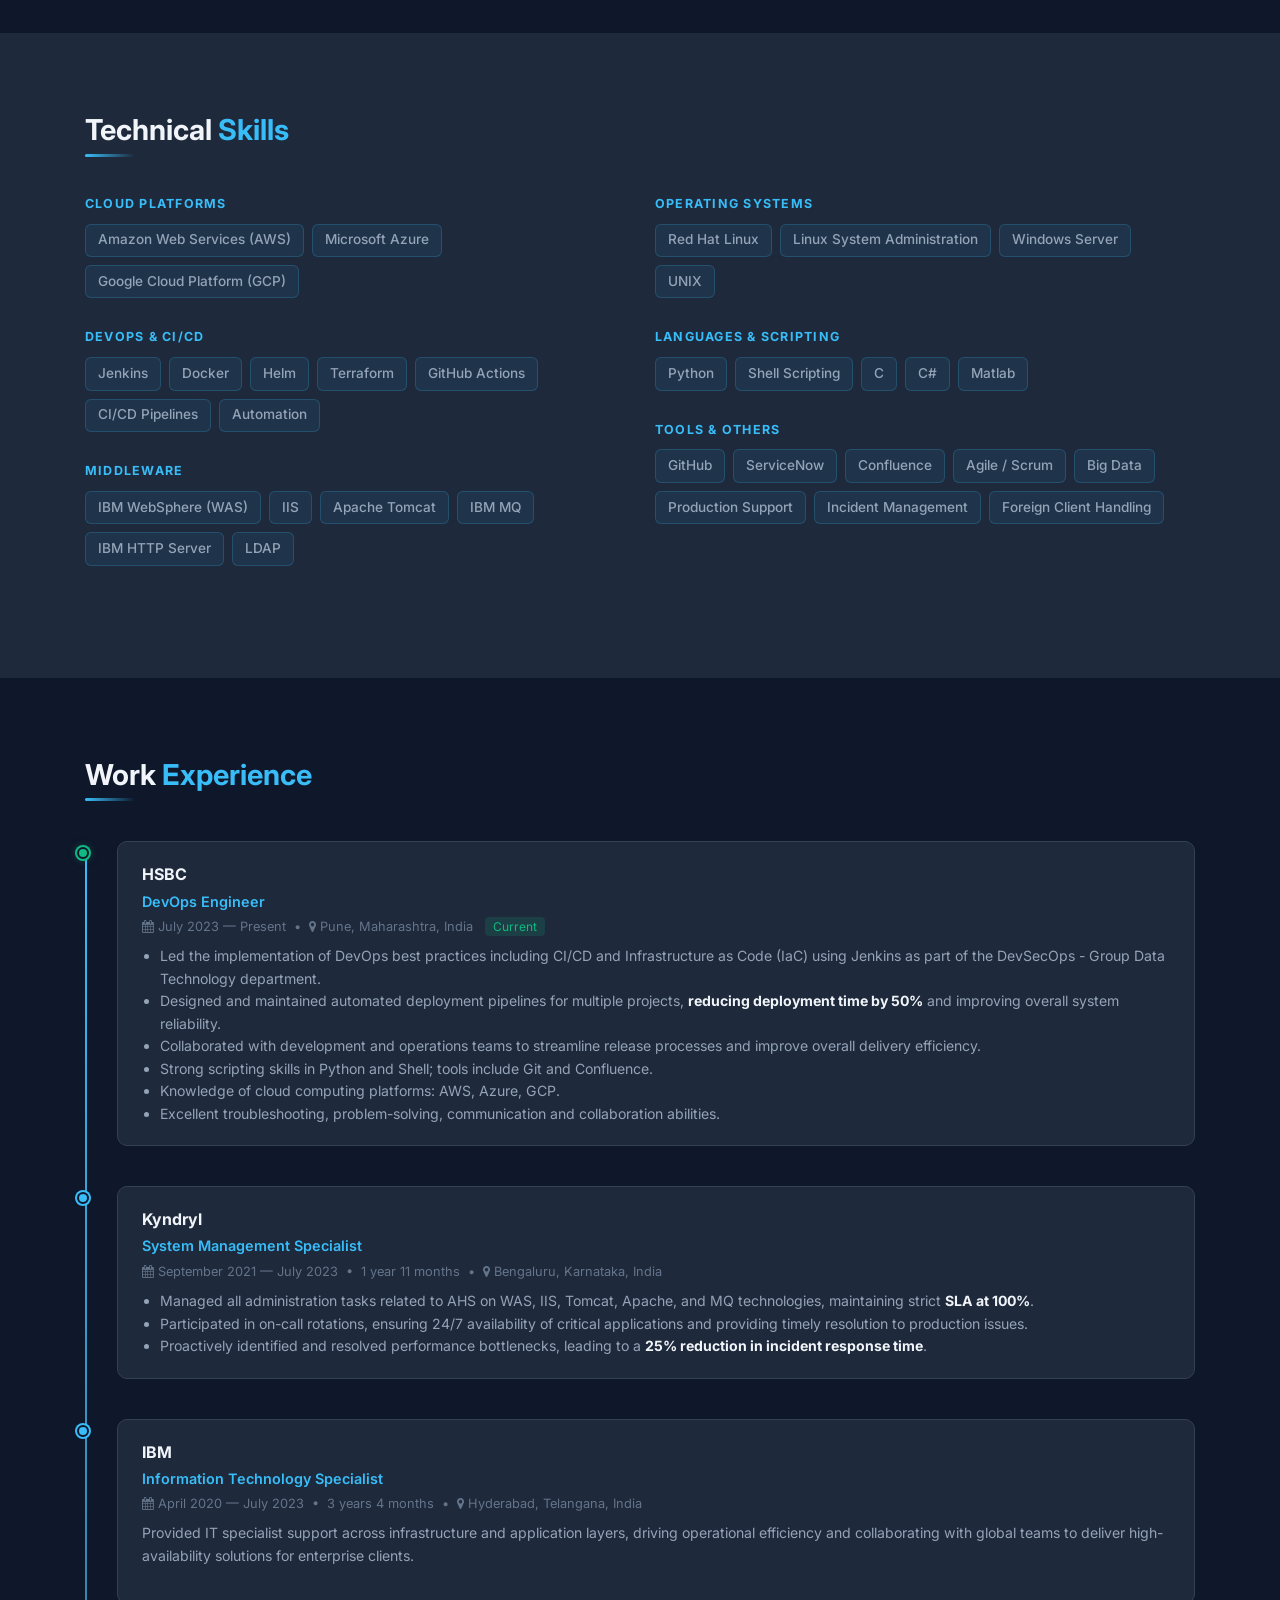
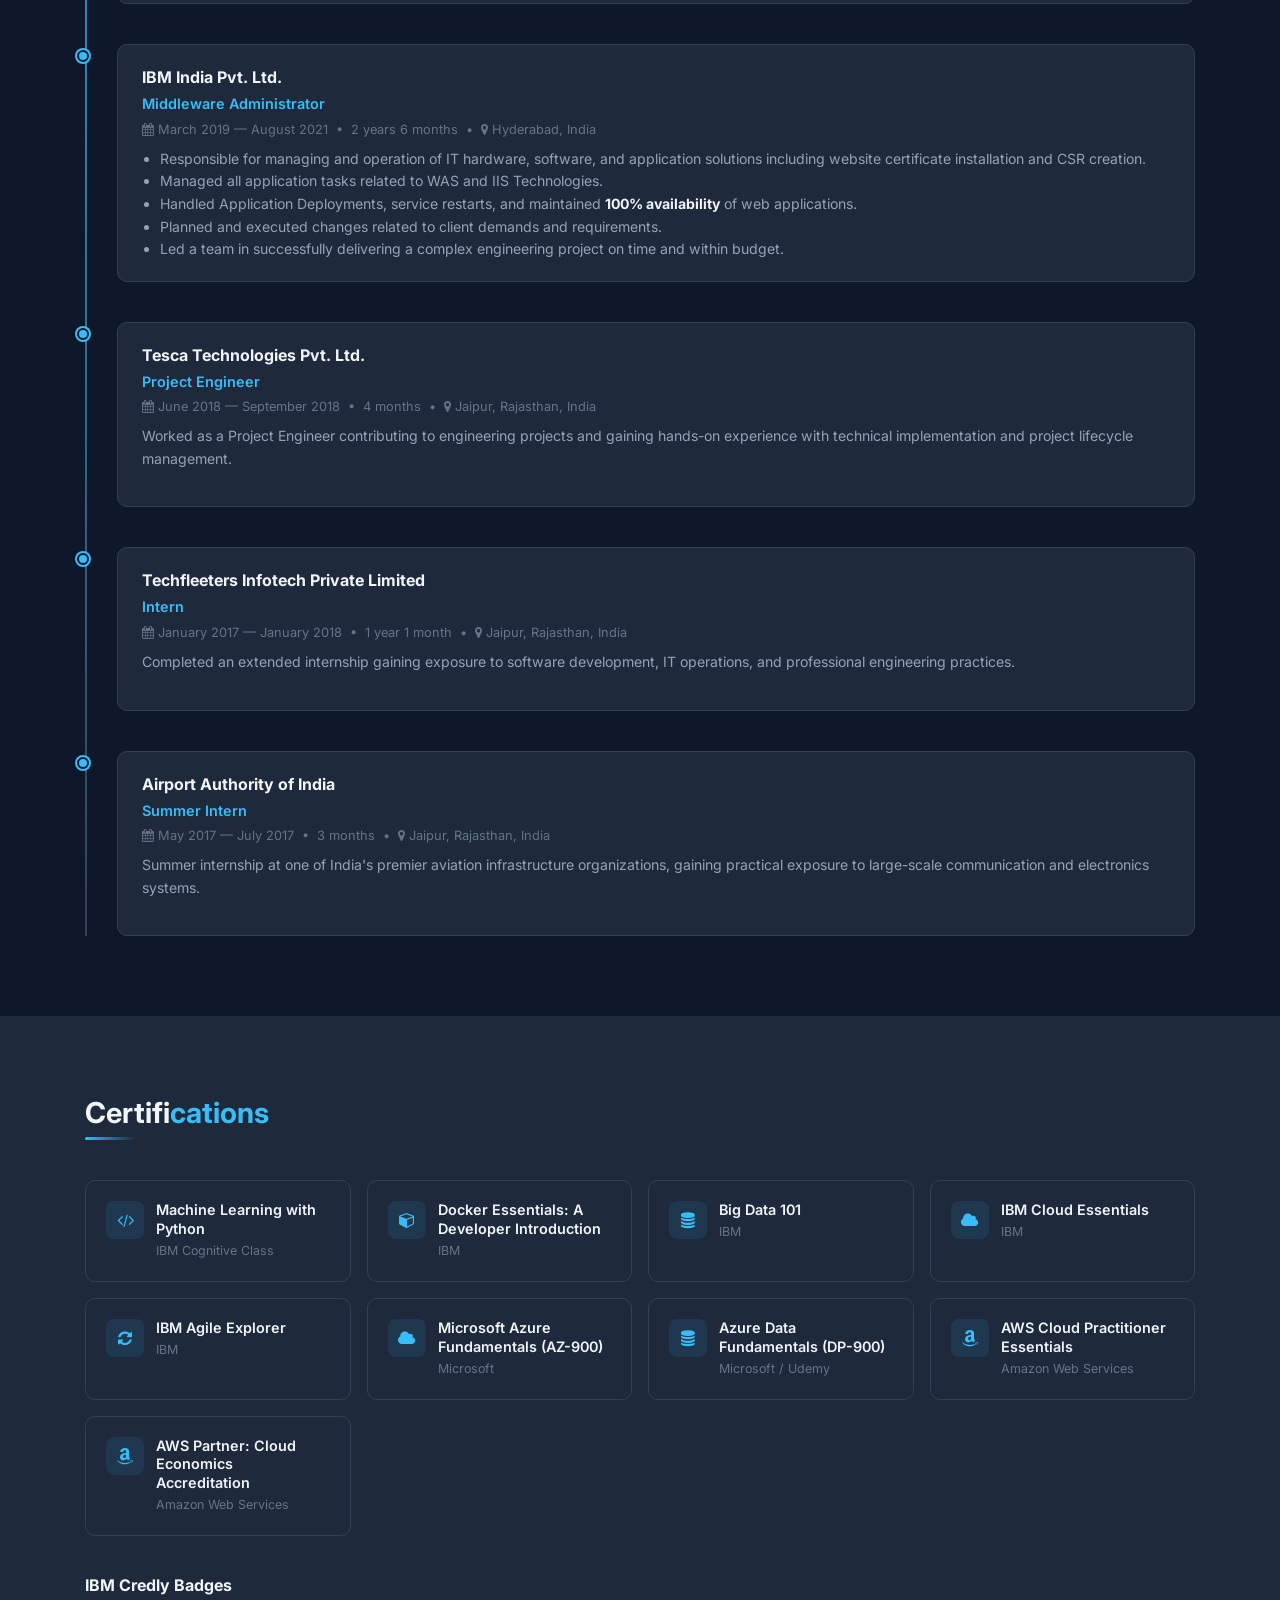
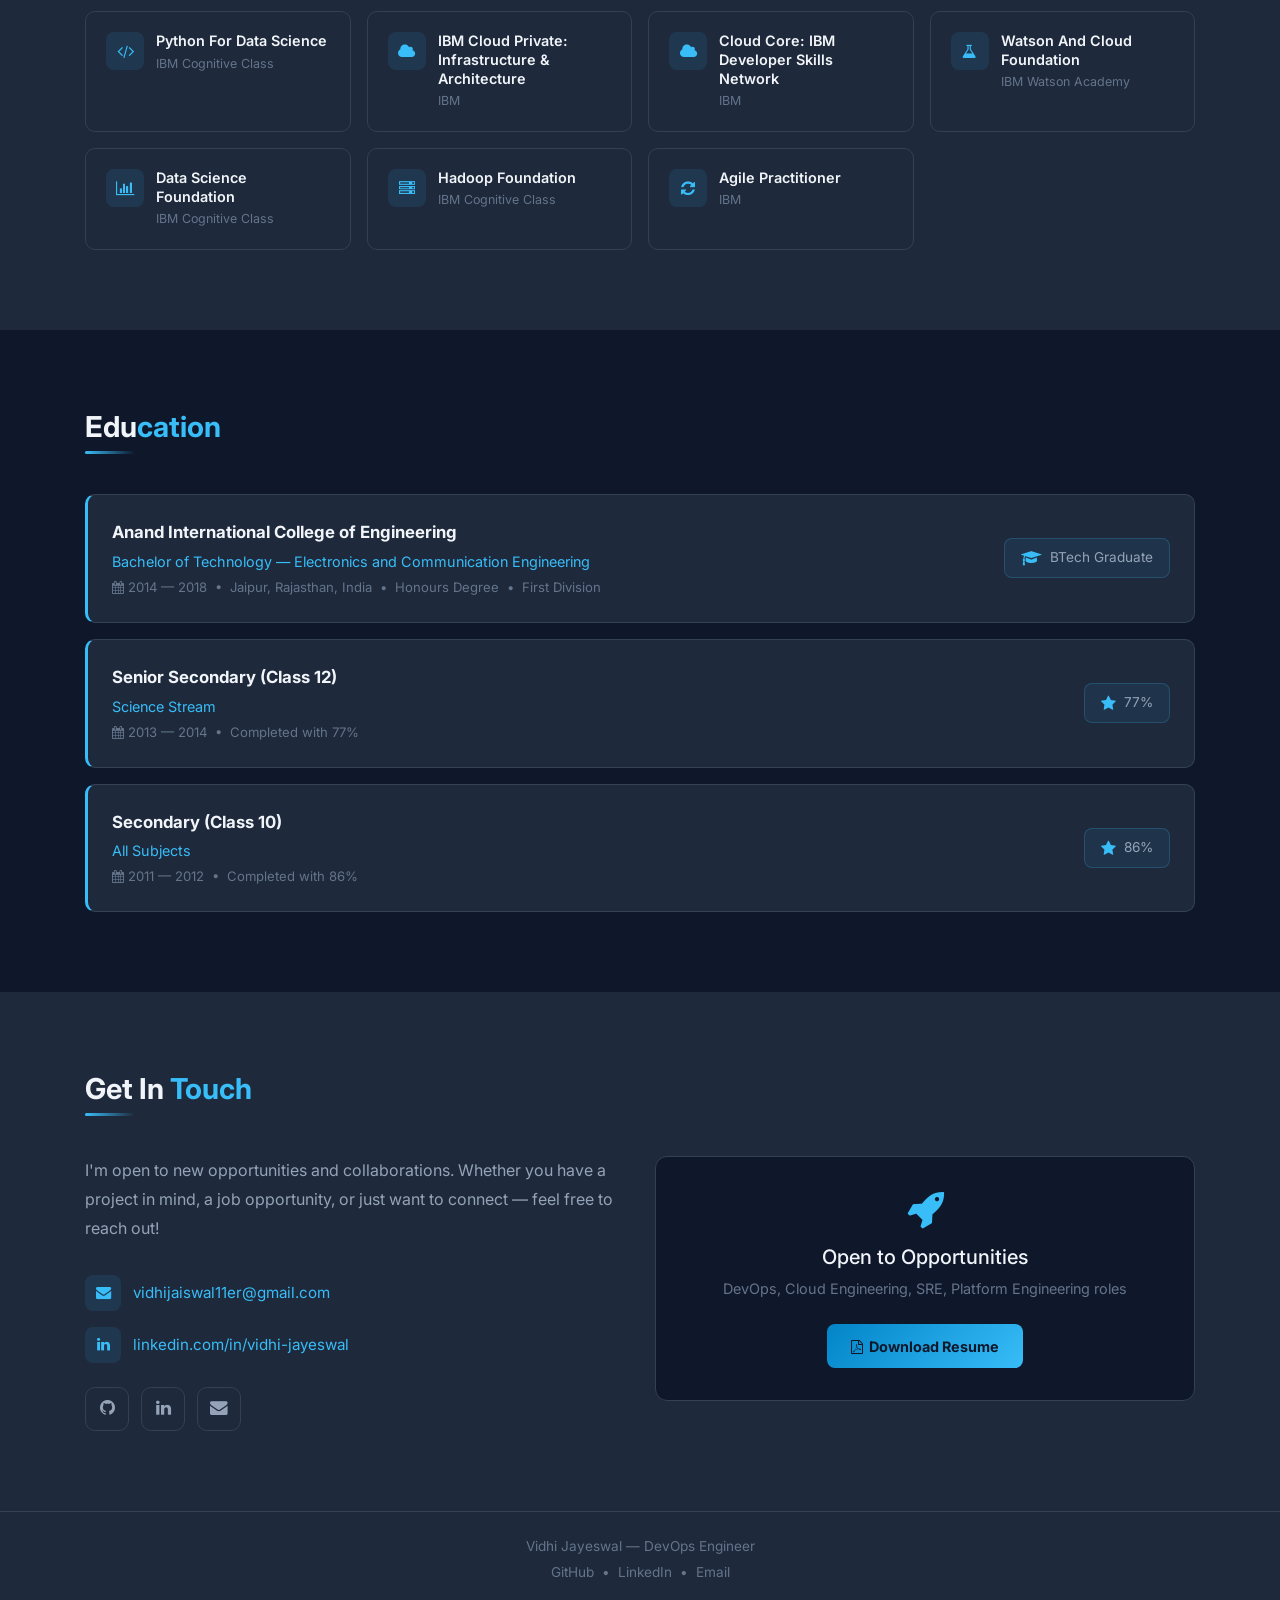
==== commit ced68a6e: "fix: Replace resume download in navbar with email contact link Co-Authored-By: Claude Sonnet 4.6 <no" ====
--- a/index.html
+++ b/index.html
@@ -46,8 +46,8 @@
           <a class="nav-link" href="#contact">Contact</a>
         </li>
         <li class="nav-item">
-          <a class="nav-link" href="files/vidhi_resume.pdf" download="Vidhi_Jayeswal_Resume.pdf">
-            <i class="fa fa-download" style="margin-right:4px;"></i>Resume
+          <a class="nav-link" href="mailto:vidhijaiswal11er@gmail.com">
+            <i class="fa fa-envelope-o" style="margin-right:4px;"></i>vidhijaiswal11er@gmail.com
           </a>
         </li>
       </ul>
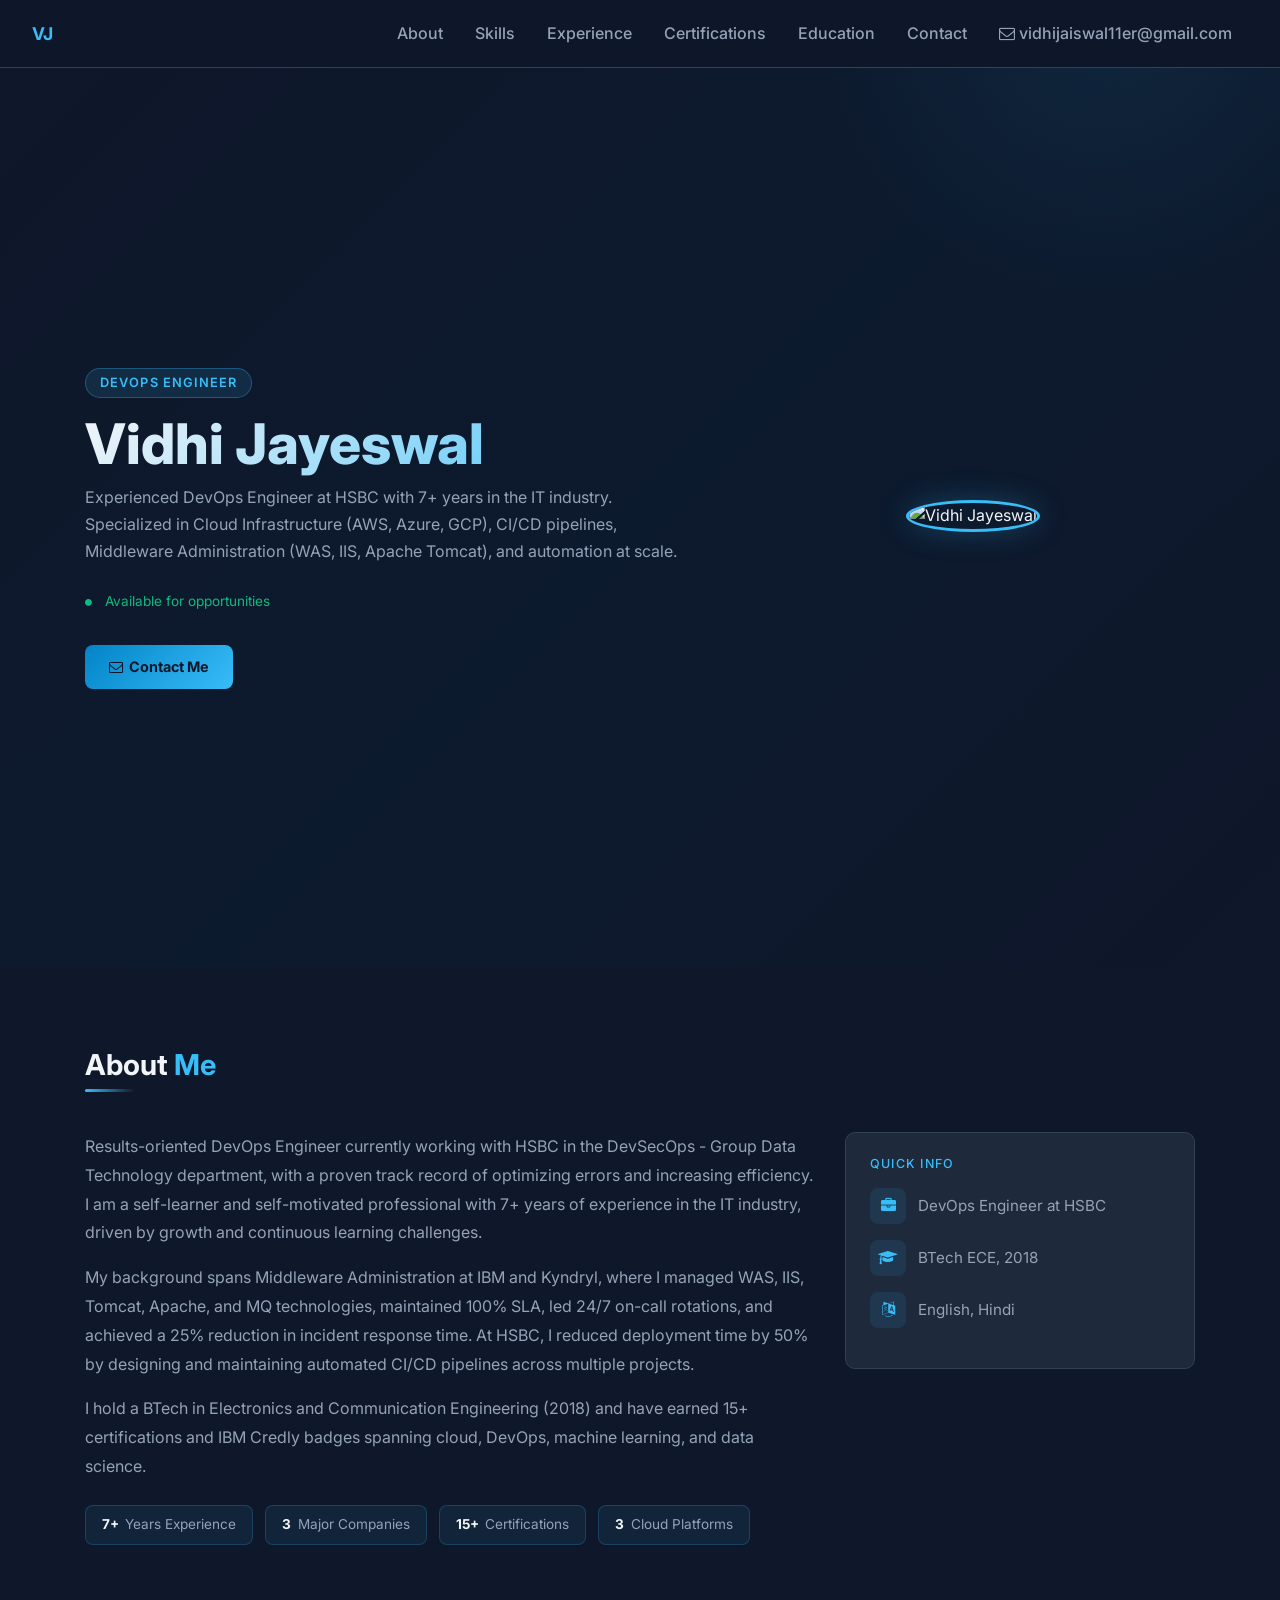
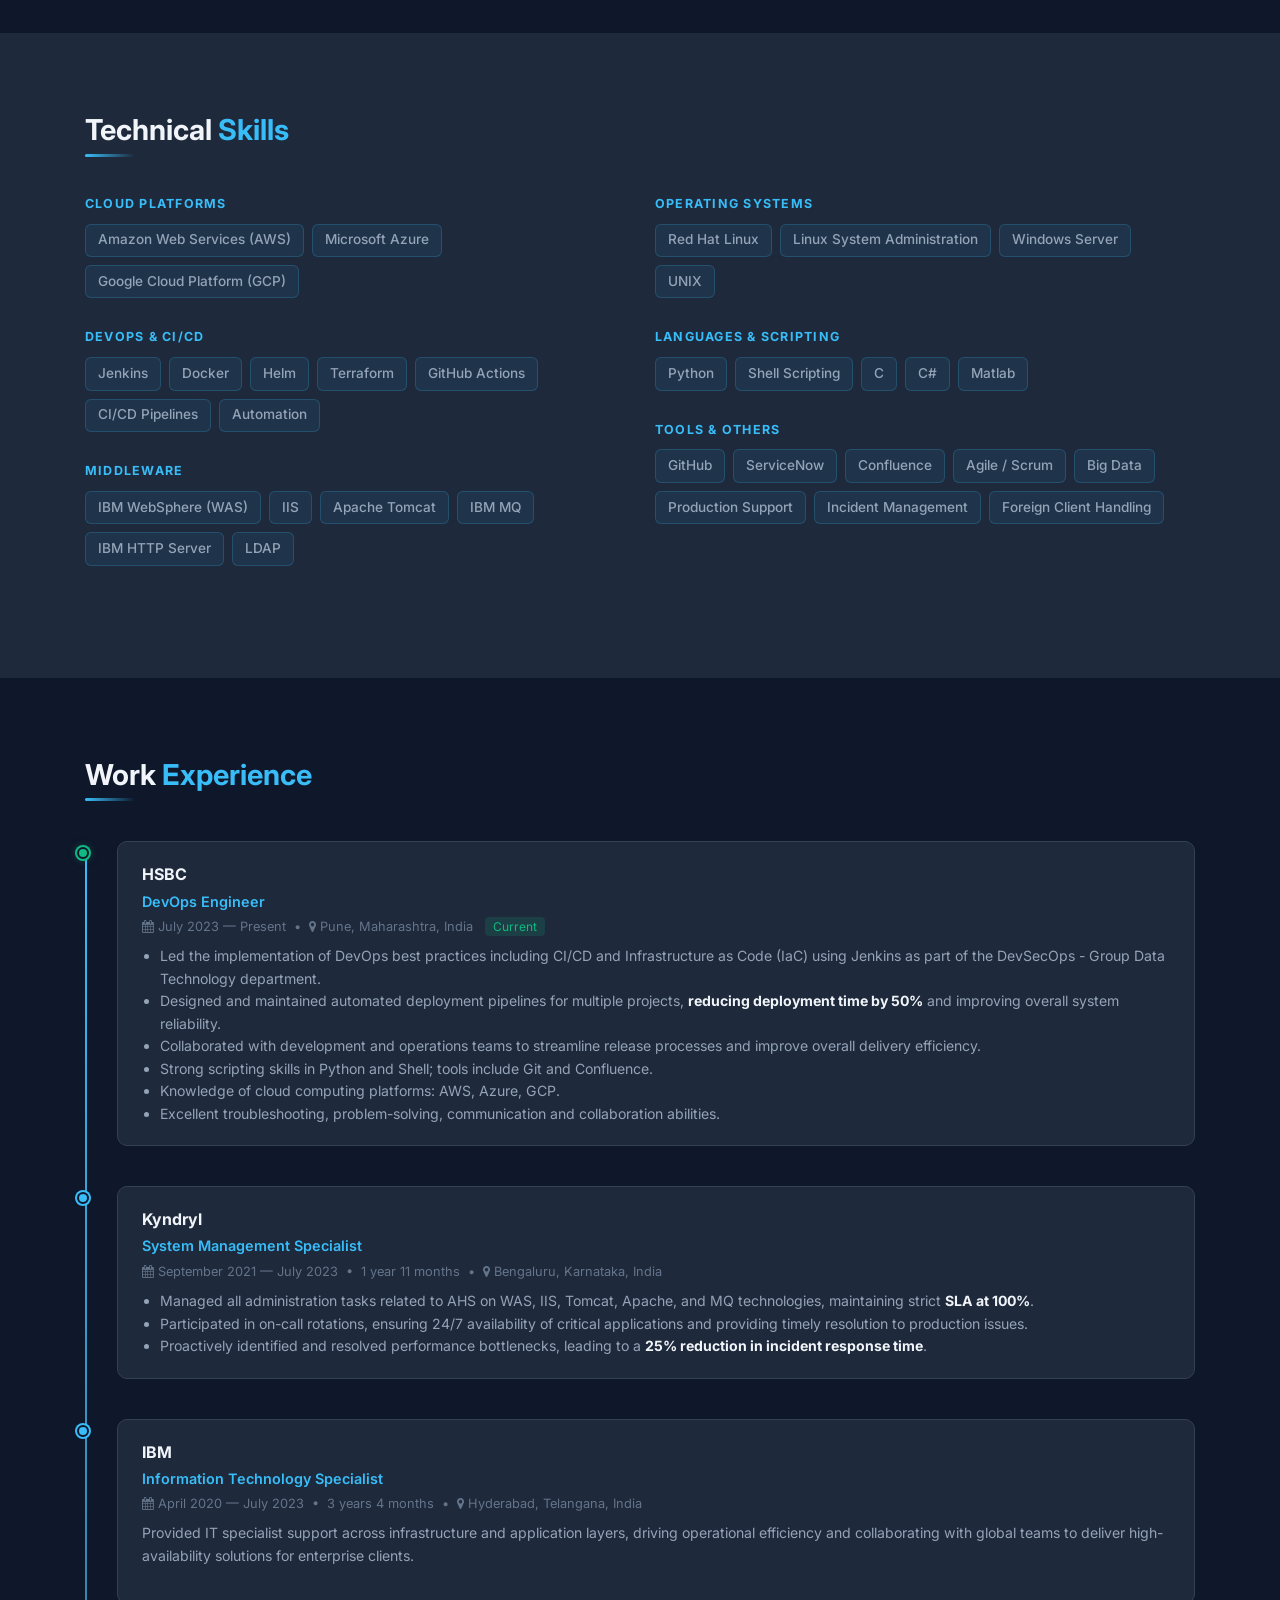
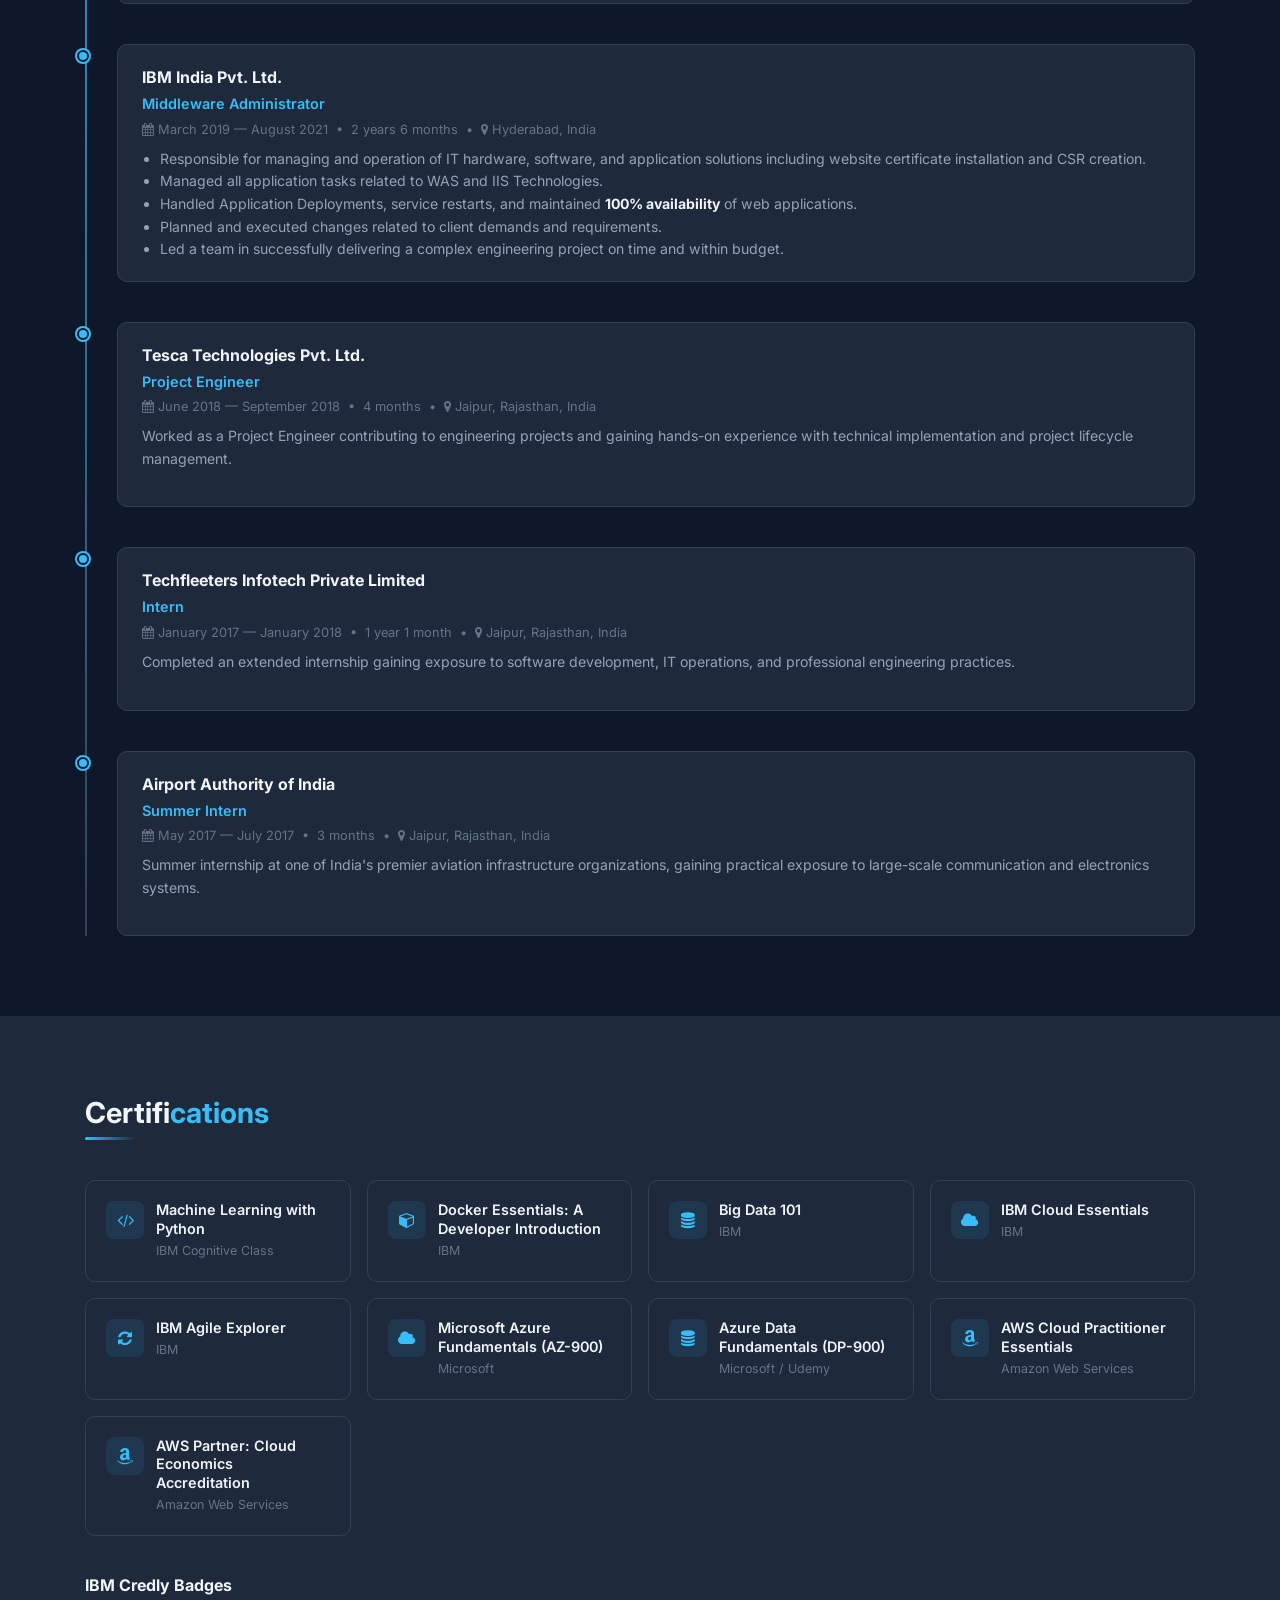
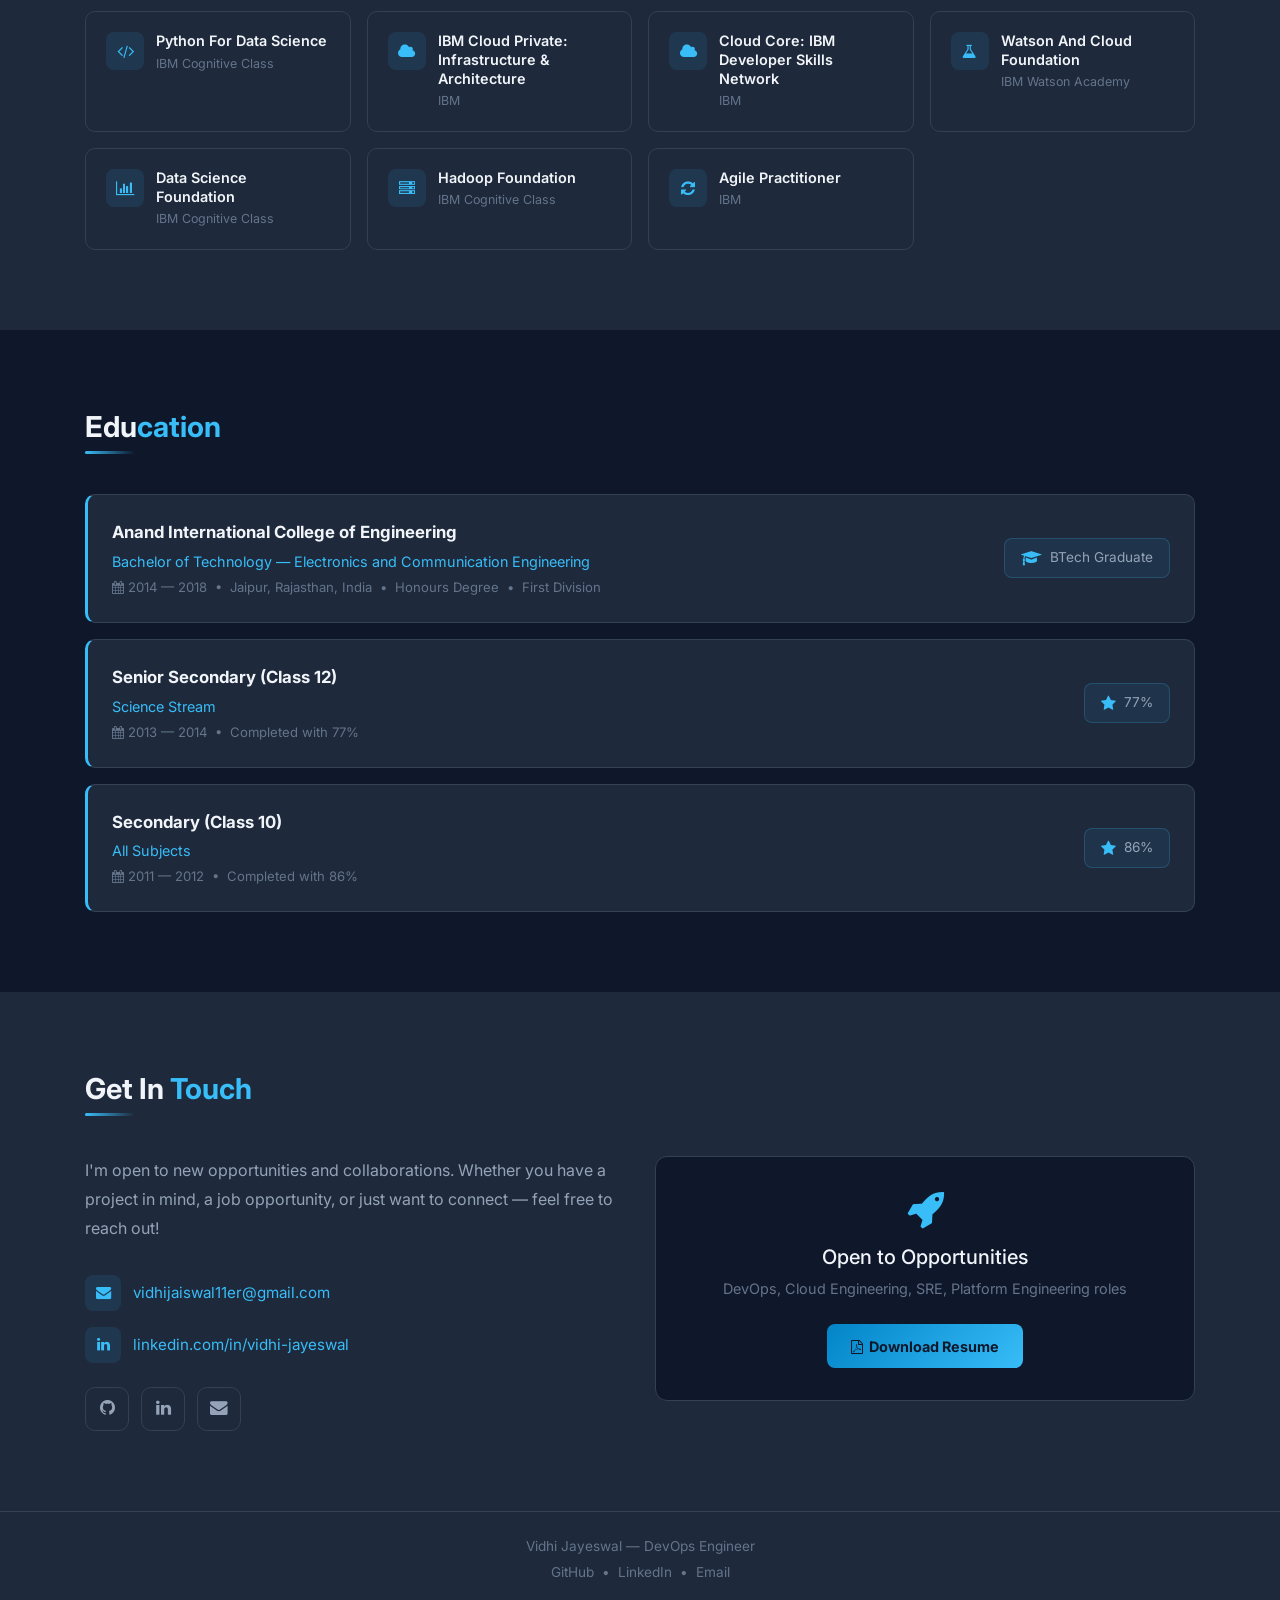
==== commit 61530500: "fix: Remove Download CV button from hero section Co-Authored-By: Claude Sonnet 4.6 <noreply@anthropi" ====
--- a/index.html
+++ b/index.html
@@ -70,10 +70,7 @@
             <i class="fa fa-circle" style="font-size:0.5rem; color: #10b981; vertical-align:middle;"></i>
             <span style="color: #10b981; font-size:0.85rem; margin-left:4px;">Available for opportunities</span>
           </p>
-          <a href="files/vidhi_resume.pdf" download="Vidhi_Jayeswal_Resume.pdf" class="btn-primary-custom">
-            <i class="fa fa-download" style="margin-right:6px;"></i>Download CV
-          </a>
-          <a href="#contact" class="btn-outline-custom">
+          <a href="#contact" class="btn-primary-custom">
             <i class="fa fa-envelope-o" style="margin-right:6px;"></i>Contact Me
           </a>
         </div>
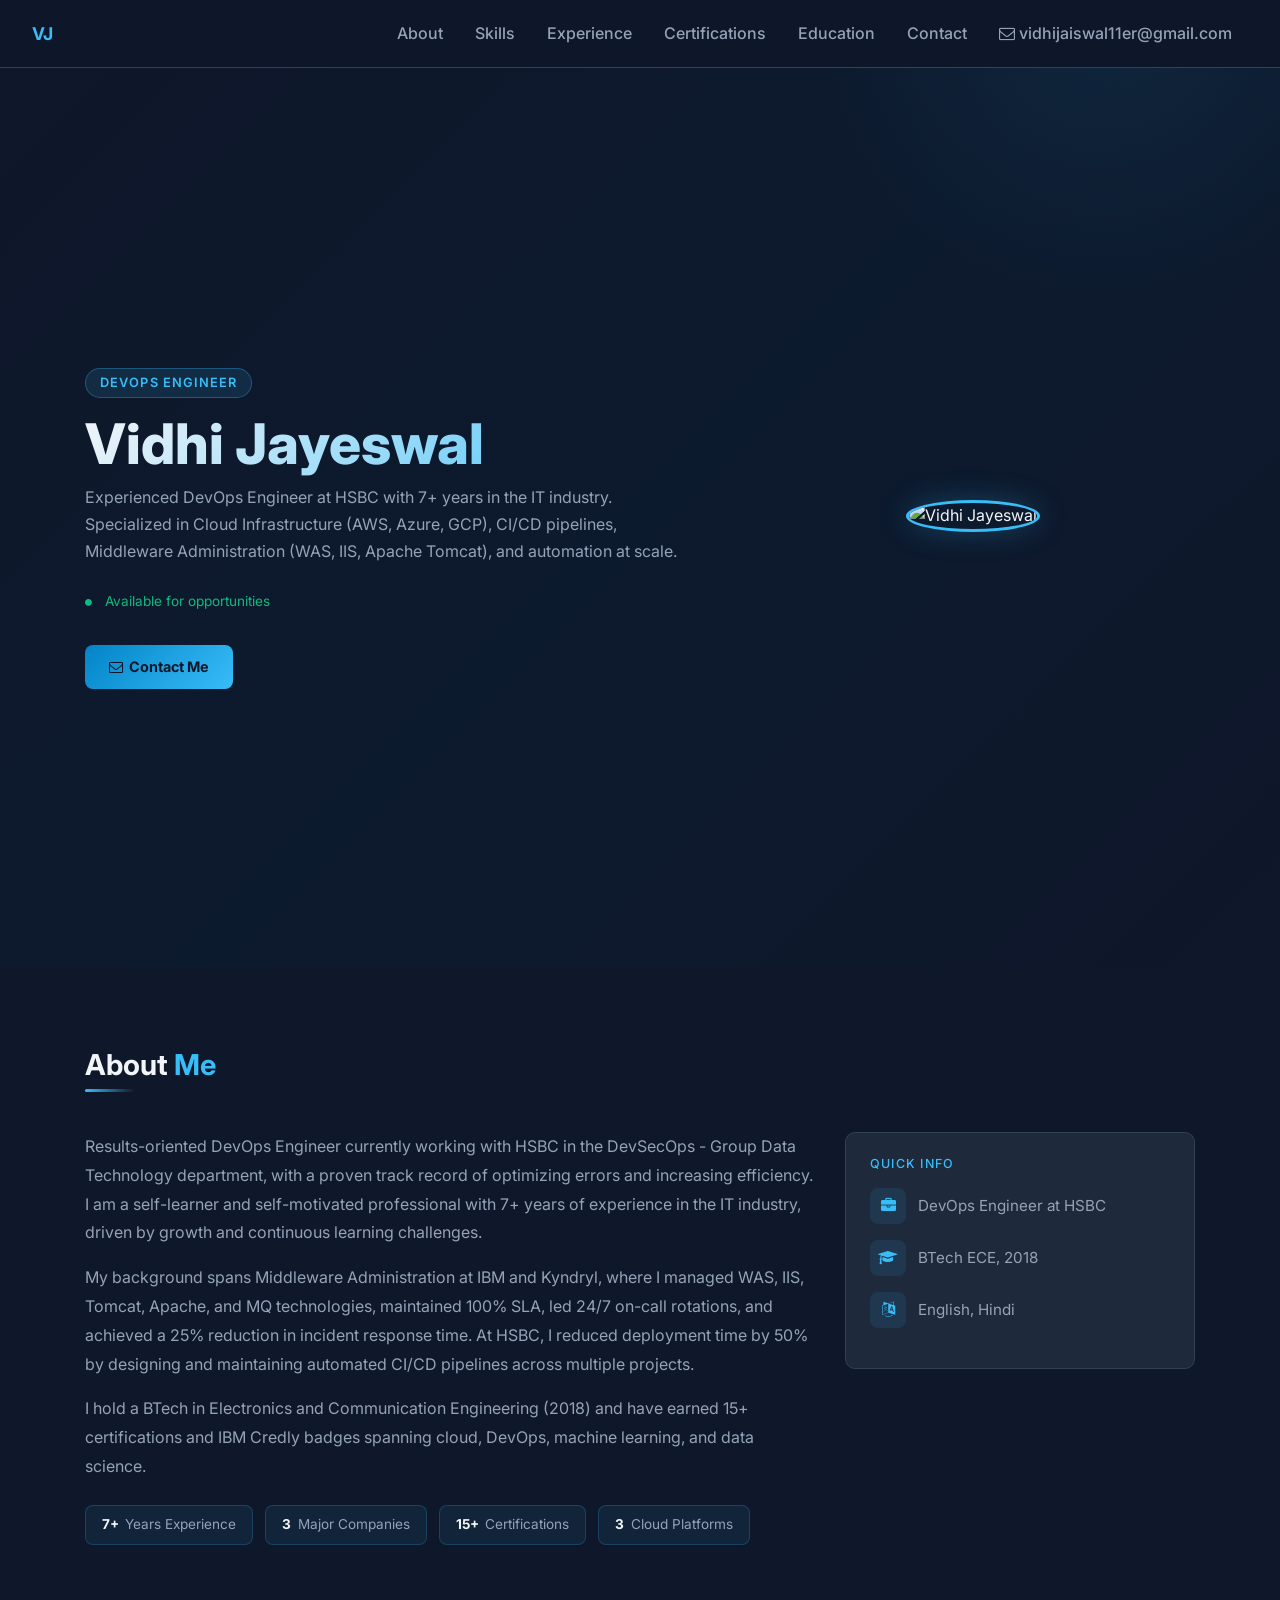
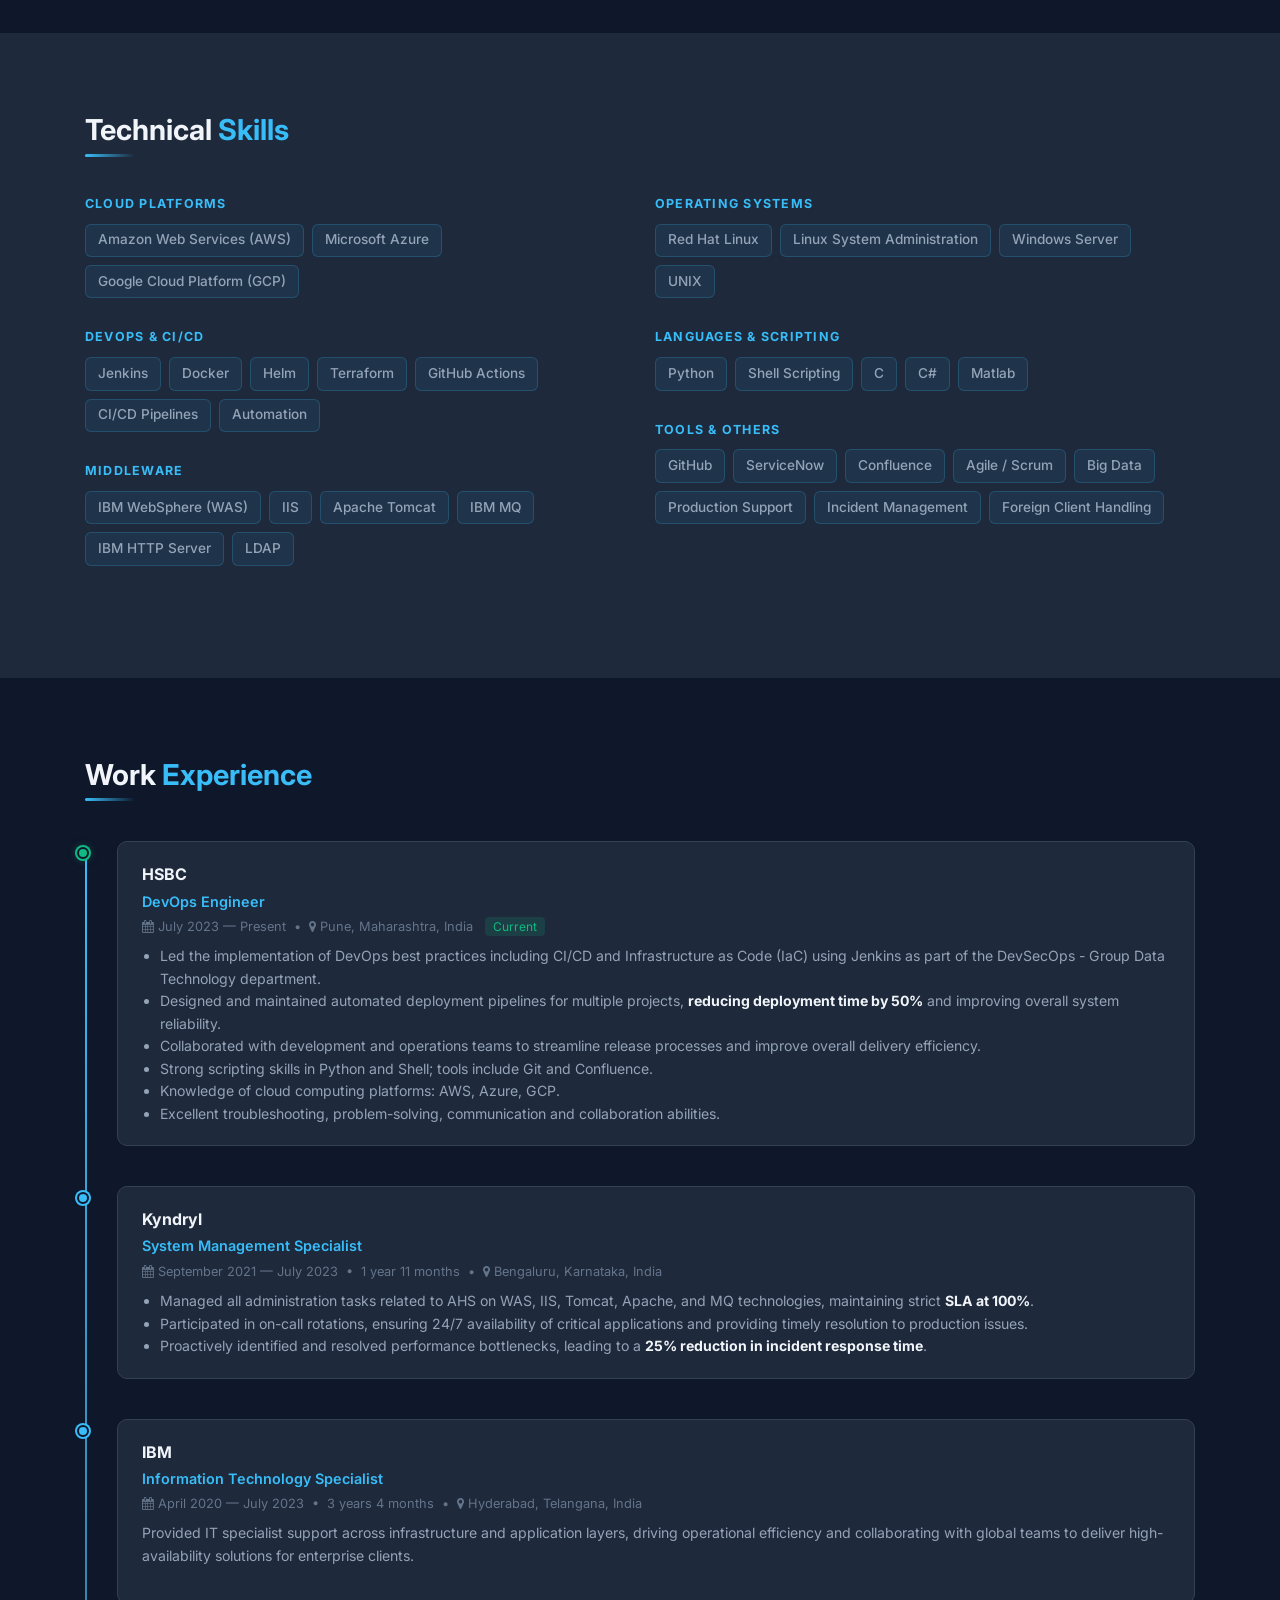
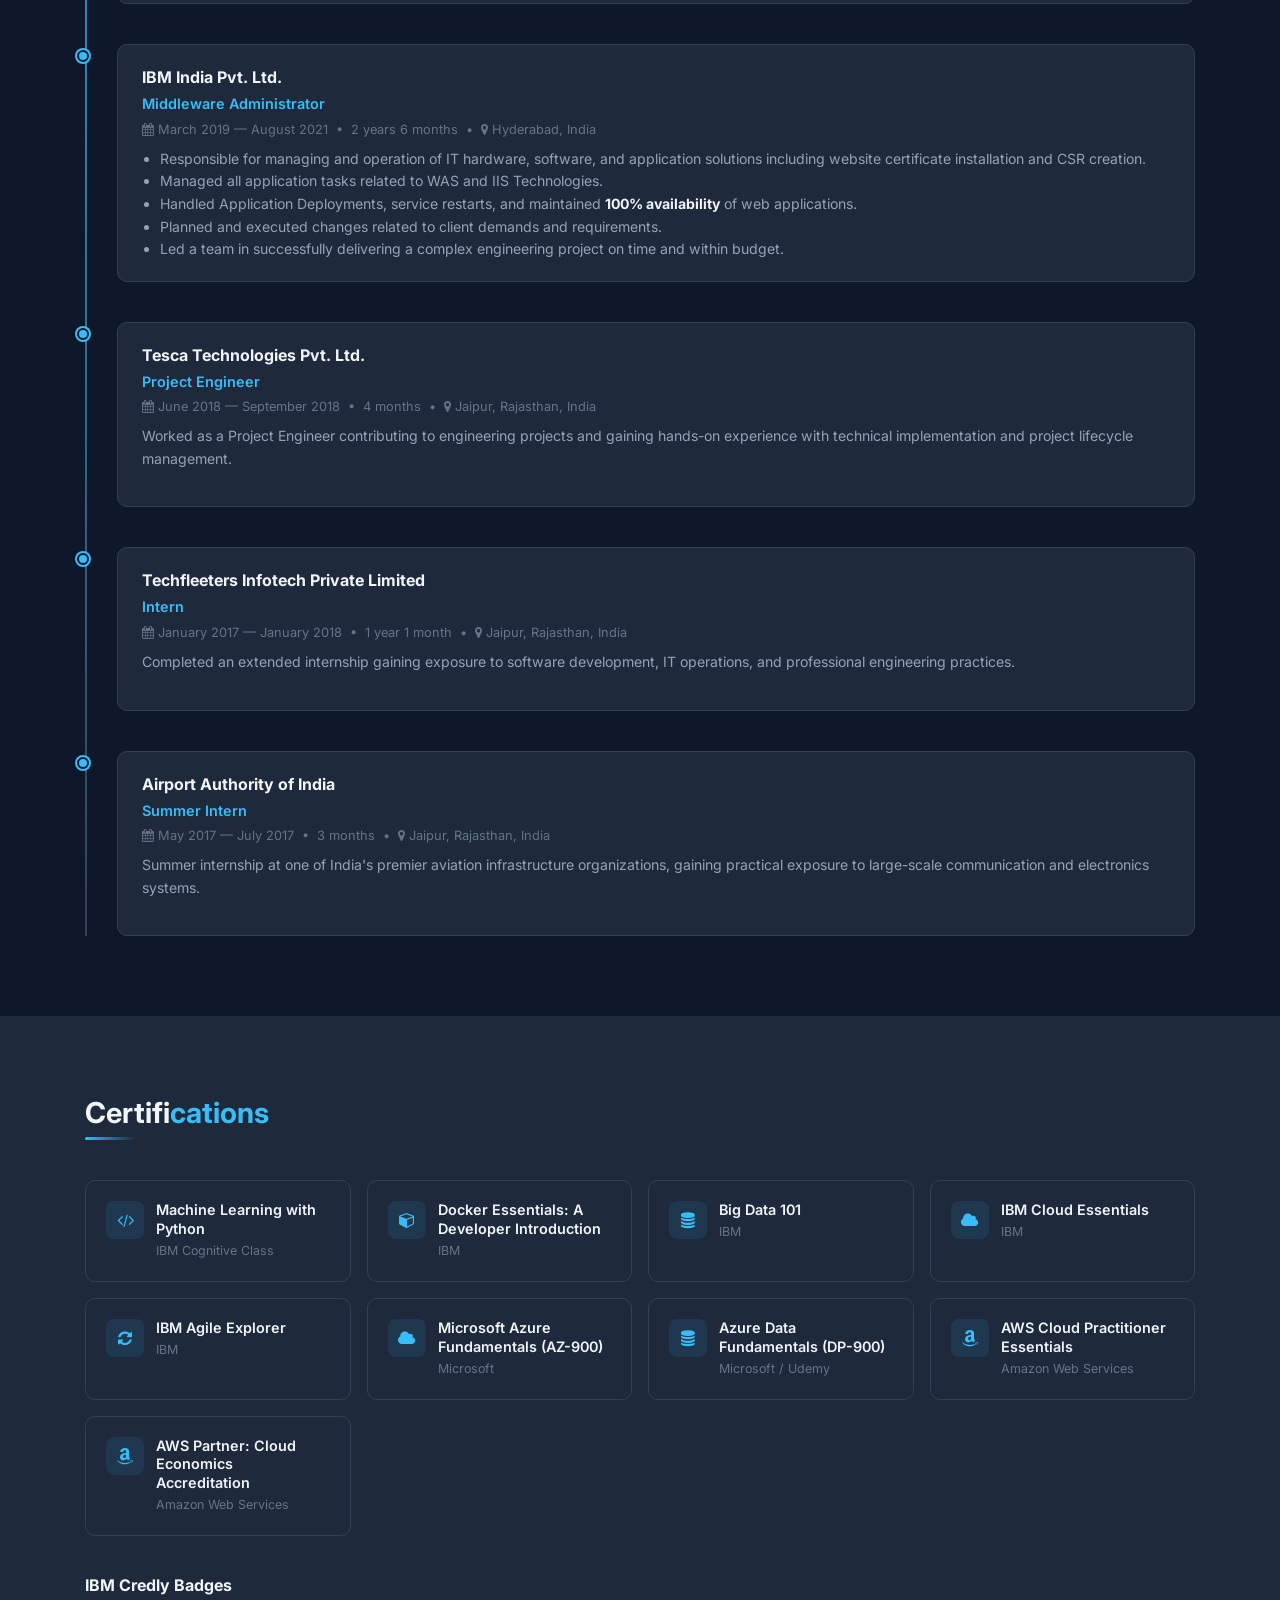
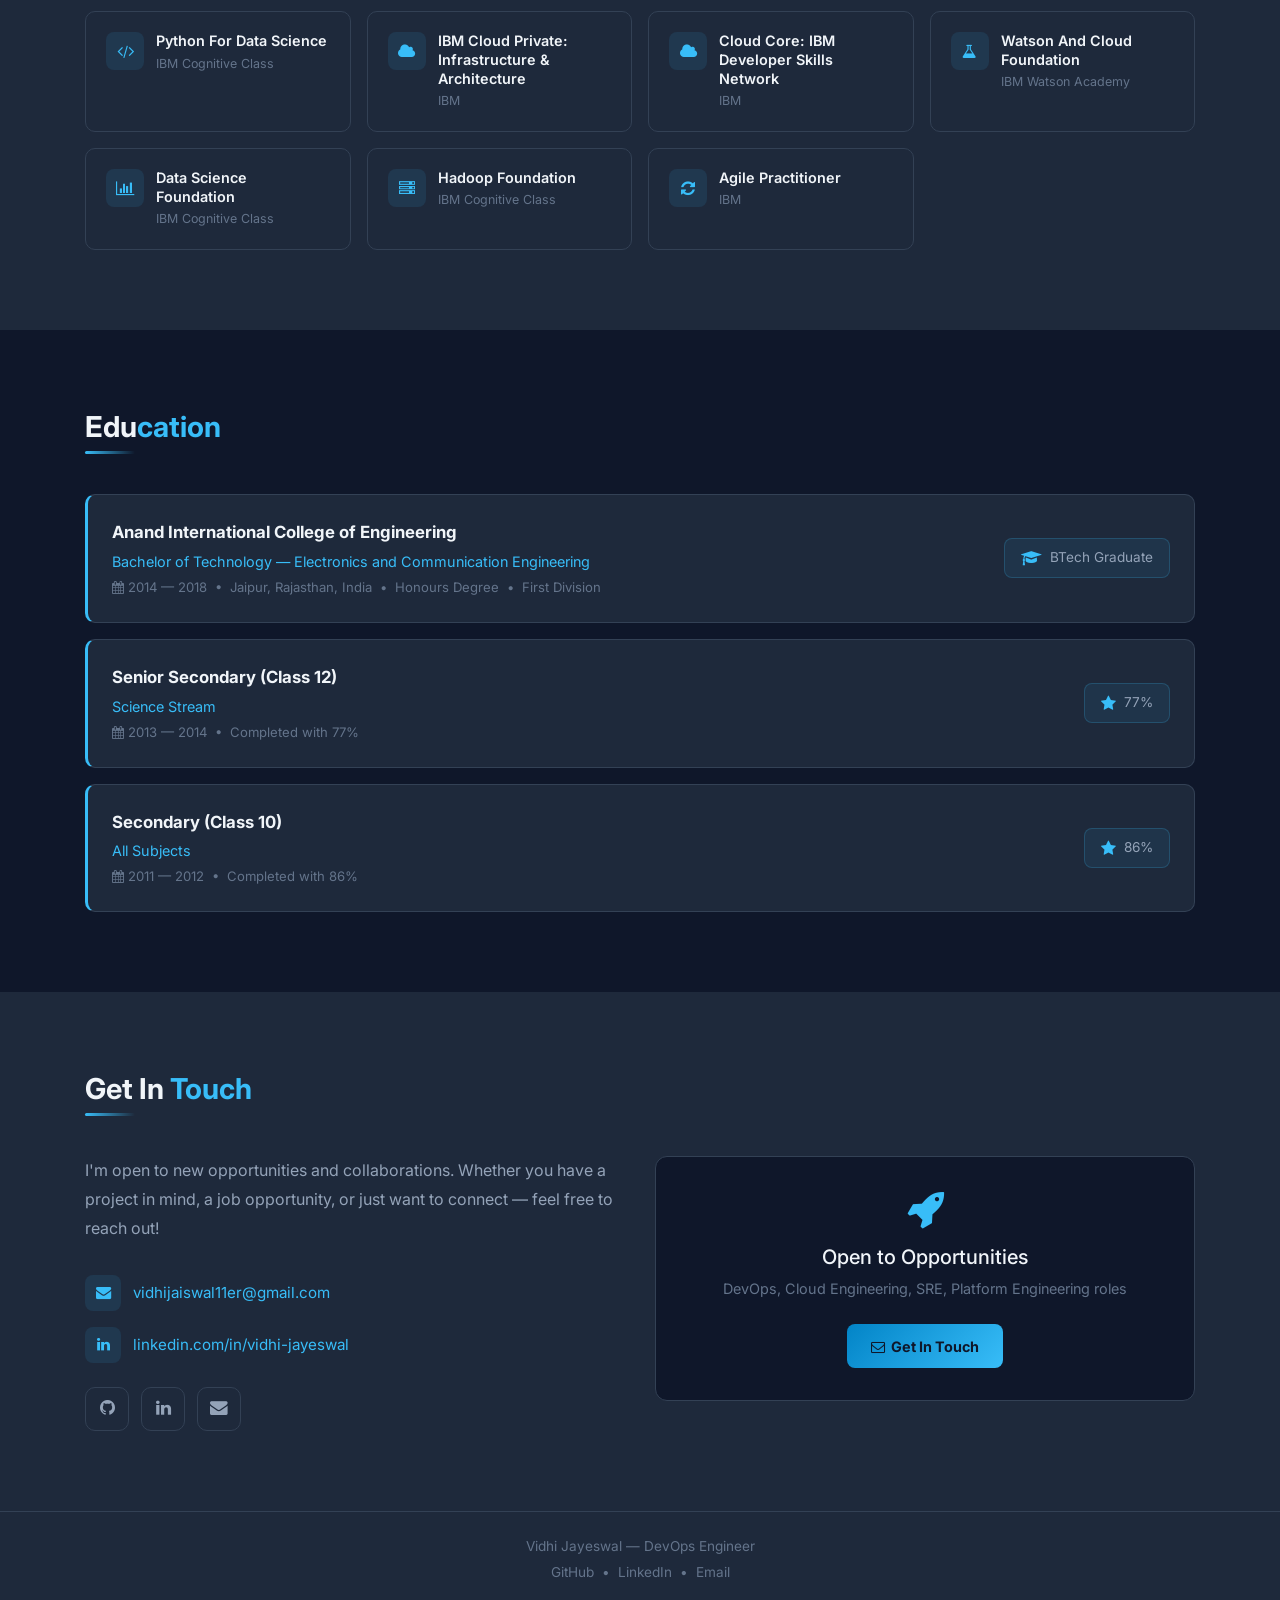
==== commit 24525369: "fix: Replace Download Resume button with Get In Touch email link in contact section Co-Authored-By: " ====
--- a/index.html
+++ b/index.html
@@ -586,8 +586,8 @@
             <p style="color: var(--text-muted); font-size: 0.9rem; margin-bottom: 1.5rem;">
               DevOps, Cloud Engineering, SRE, Platform Engineering roles
             </p>
-            <a href="files/vidhi_resume.pdf" download="Vidhi_Jayeswal_Resume.pdf" class="btn-primary-custom">
-              <i class="fa fa-file-pdf-o" style="margin-right:6px;"></i>Download Resume
+            <a href="mailto:vidhijaiswal11er@gmail.com" class="btn-primary-custom">
+              <i class="fa fa-envelope-o" style="margin-right:6px;"></i>Get In Touch
             </a>
           </div>
         </div>
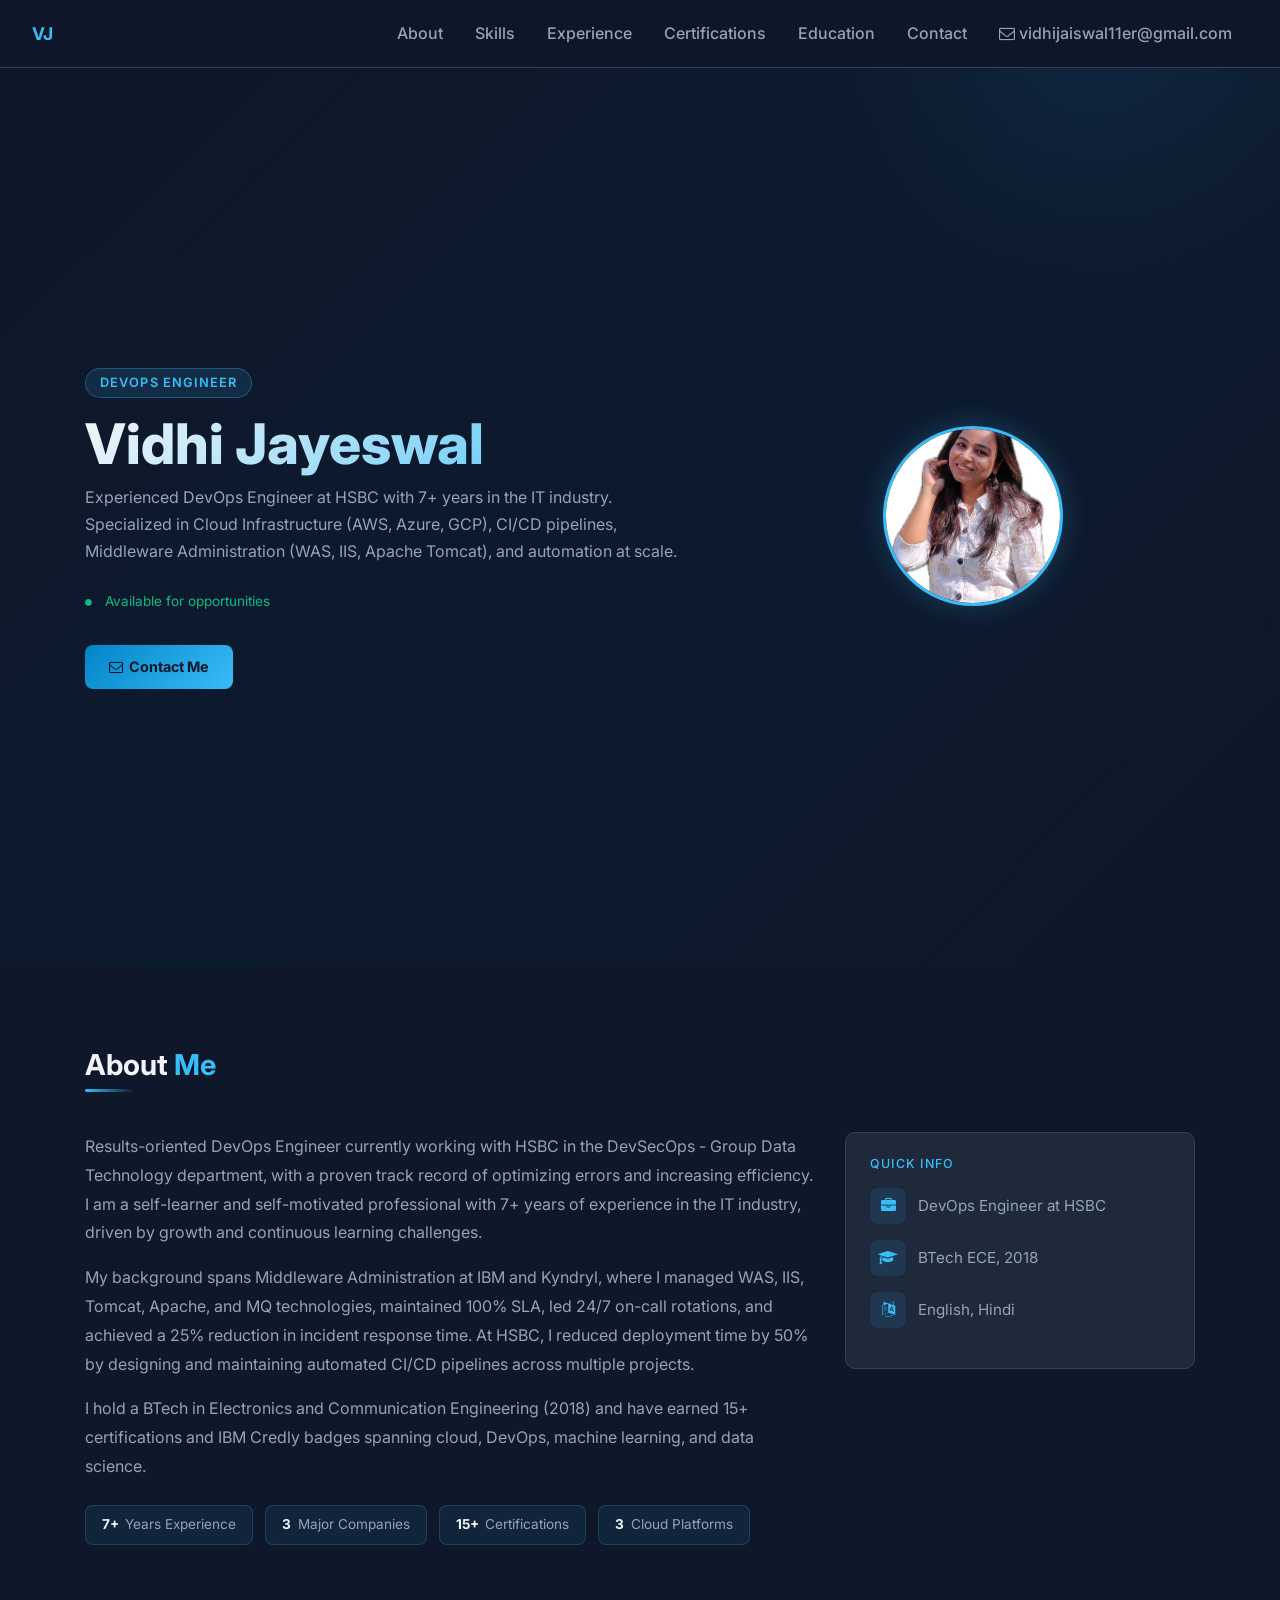
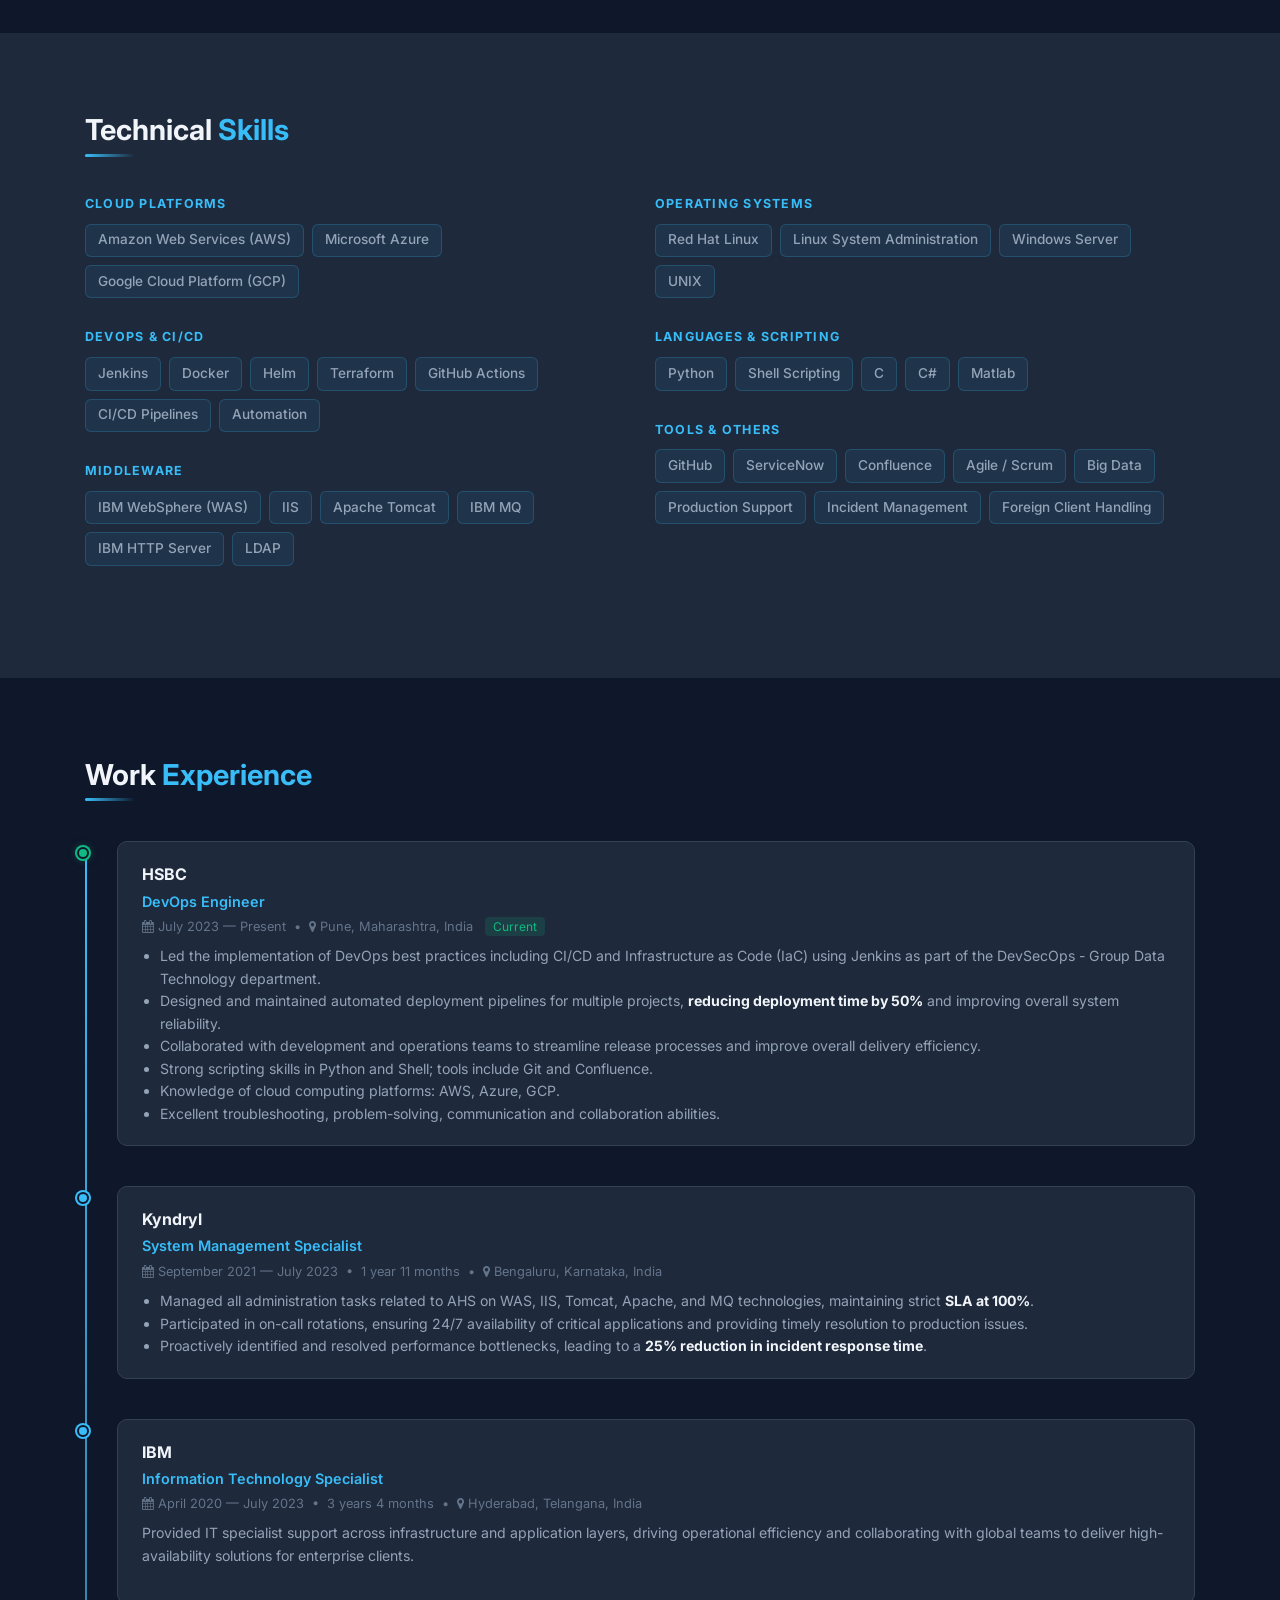
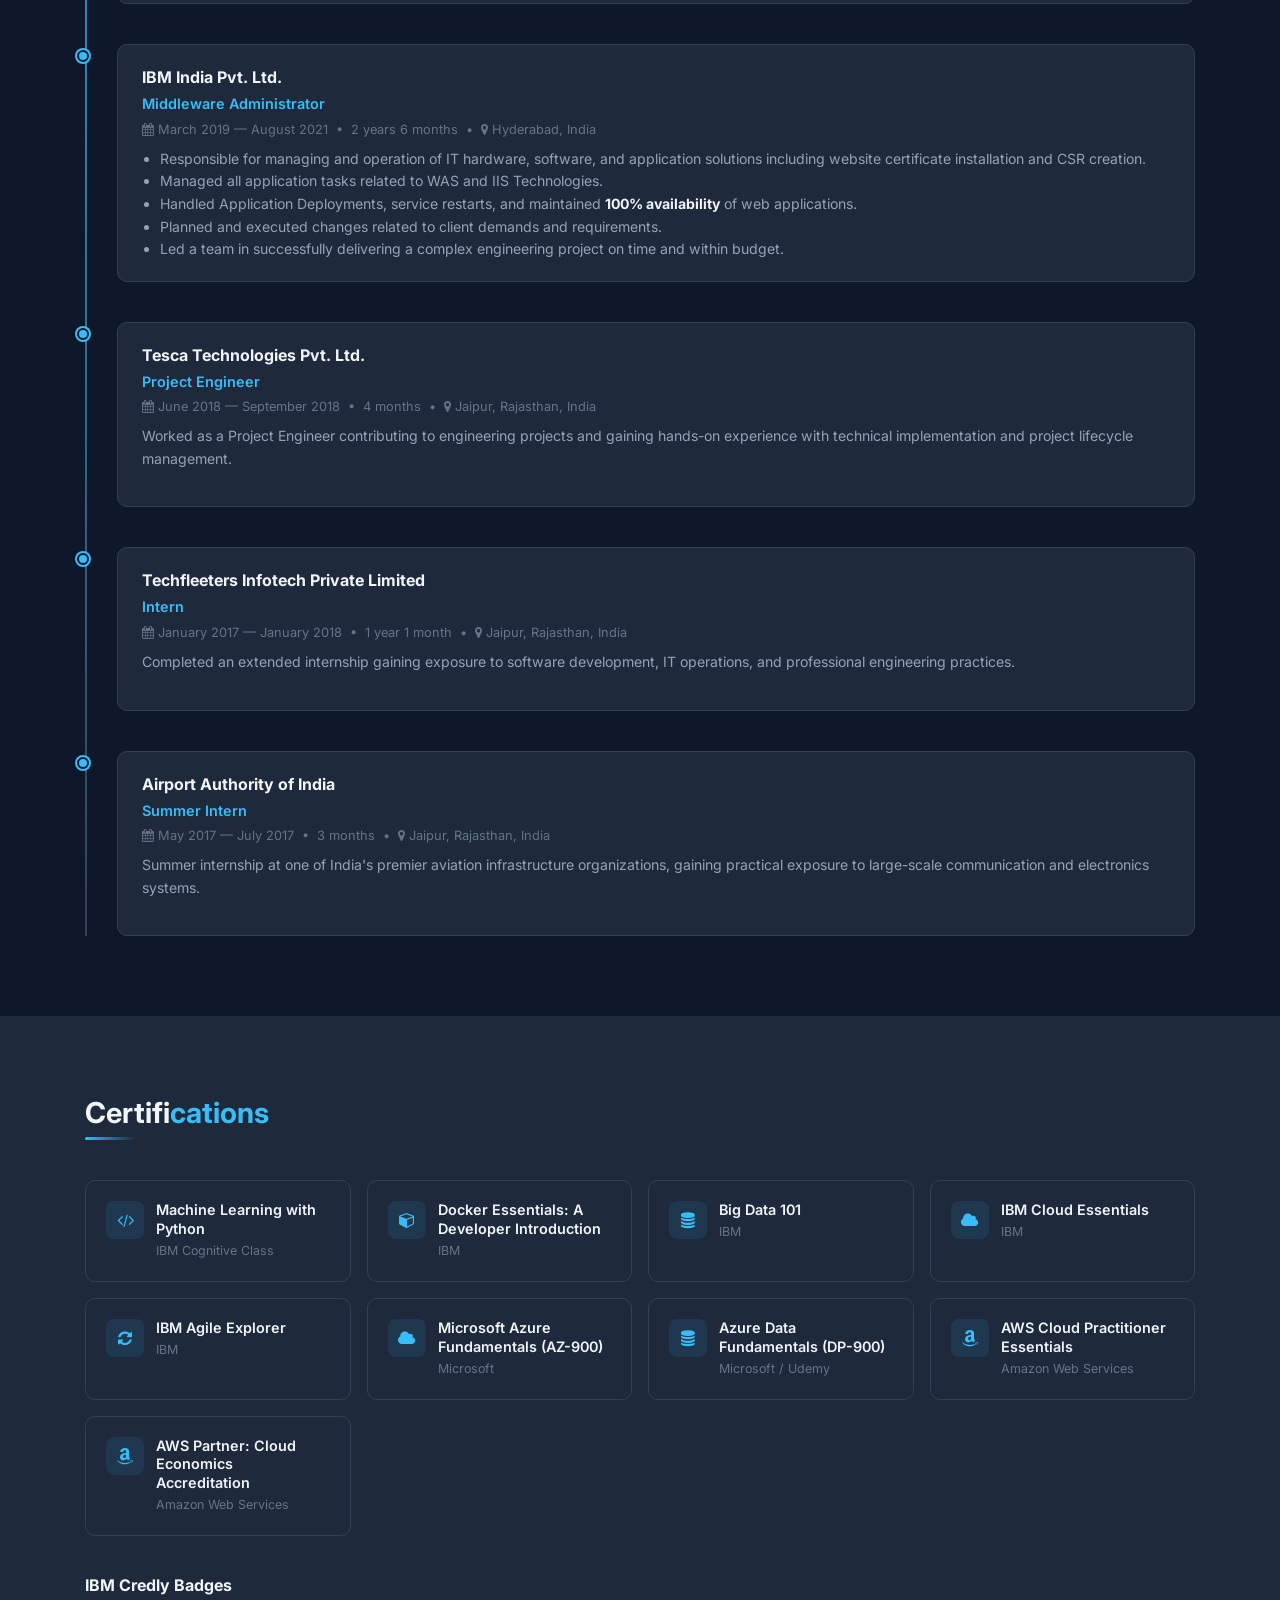
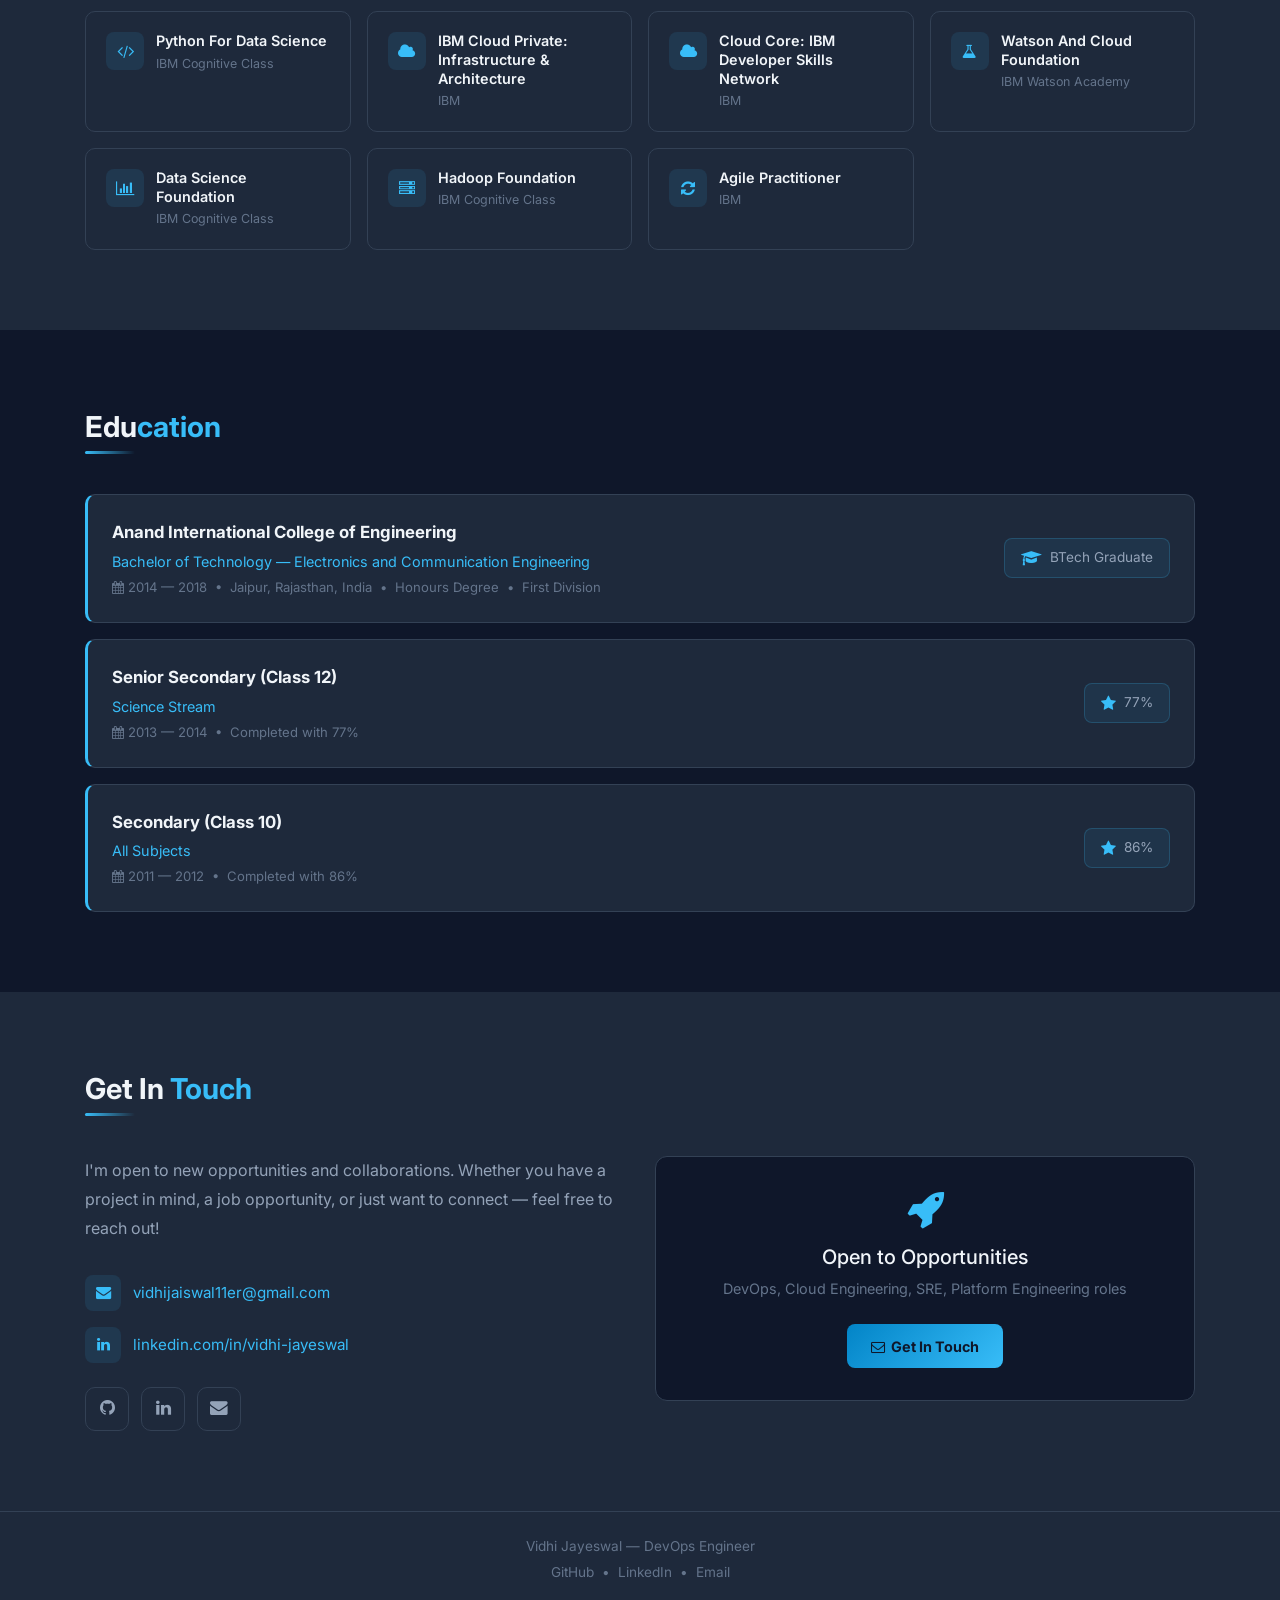
==== commit b84c46b4: "feat: Update profile photo with new image Co-Authored-By: Claude Opus 4.6 <noreply@anthropic.com>" ====
--- a/index.html
+++ b/index.html
@@ -75,7 +75,7 @@
           </a>
         </div>
         <div class="col-md-5 text-center mt-4 mt-md-0">
-          <img src="images/vidhi.jpg" alt="Vidhi Jayeswal" class="hero-photo">
+          <img src="images/WhatsApp Image 2025-11-09 at 14.13.01.jpeg" alt="Vidhi Jayeswal" class="hero-photo">
         </div>
       </div>
     </div>
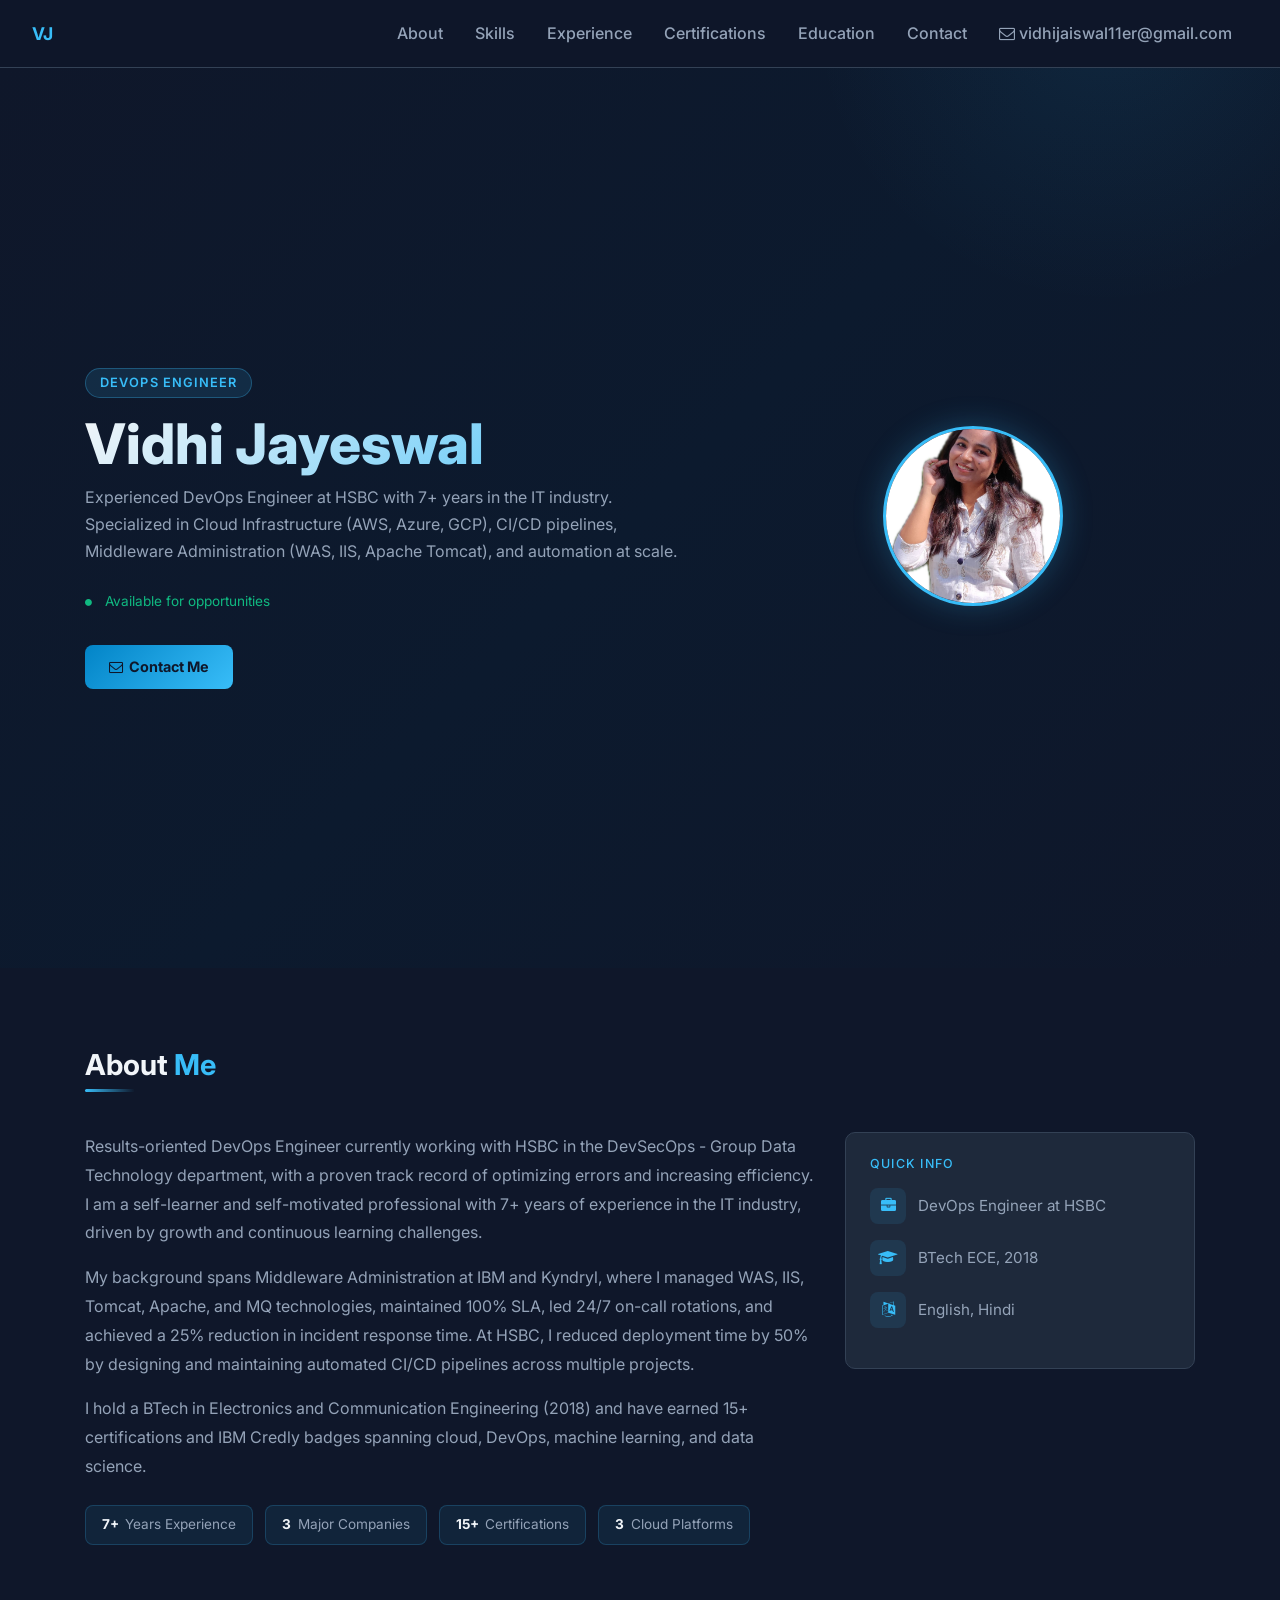
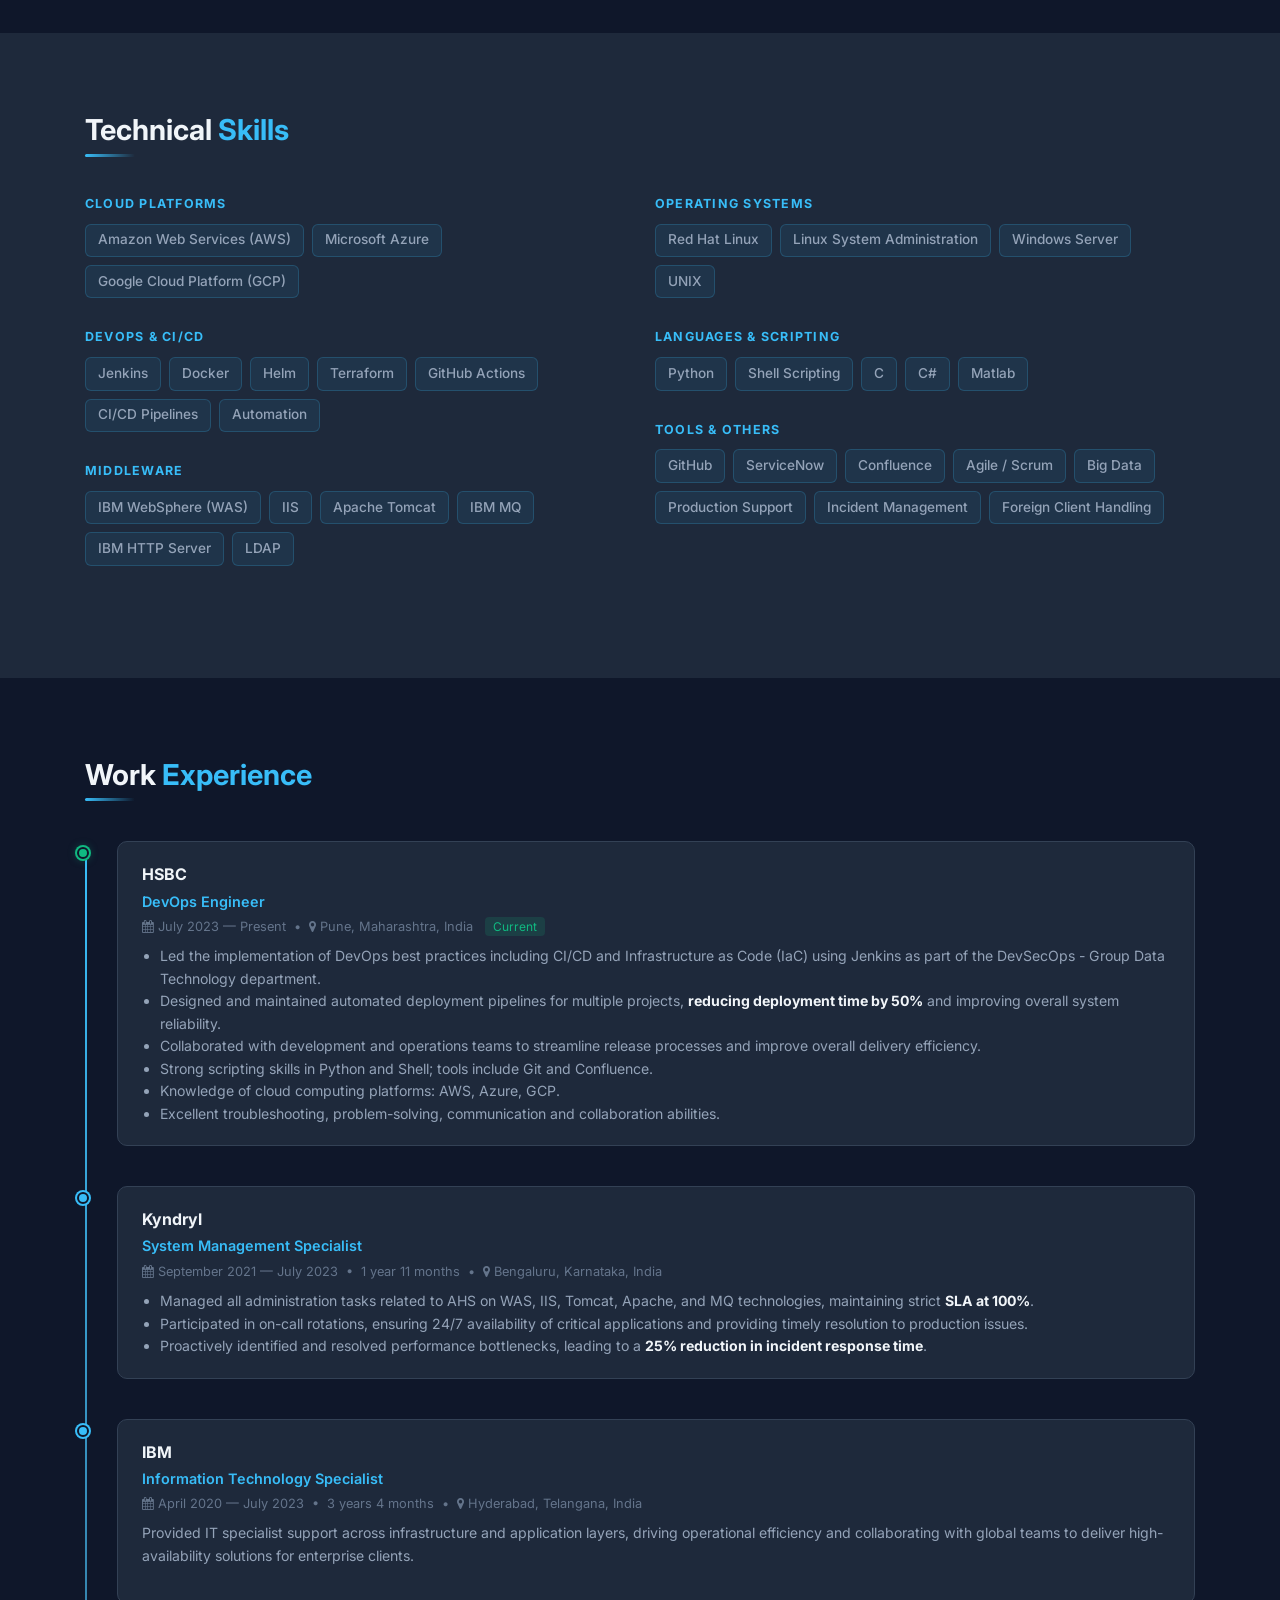
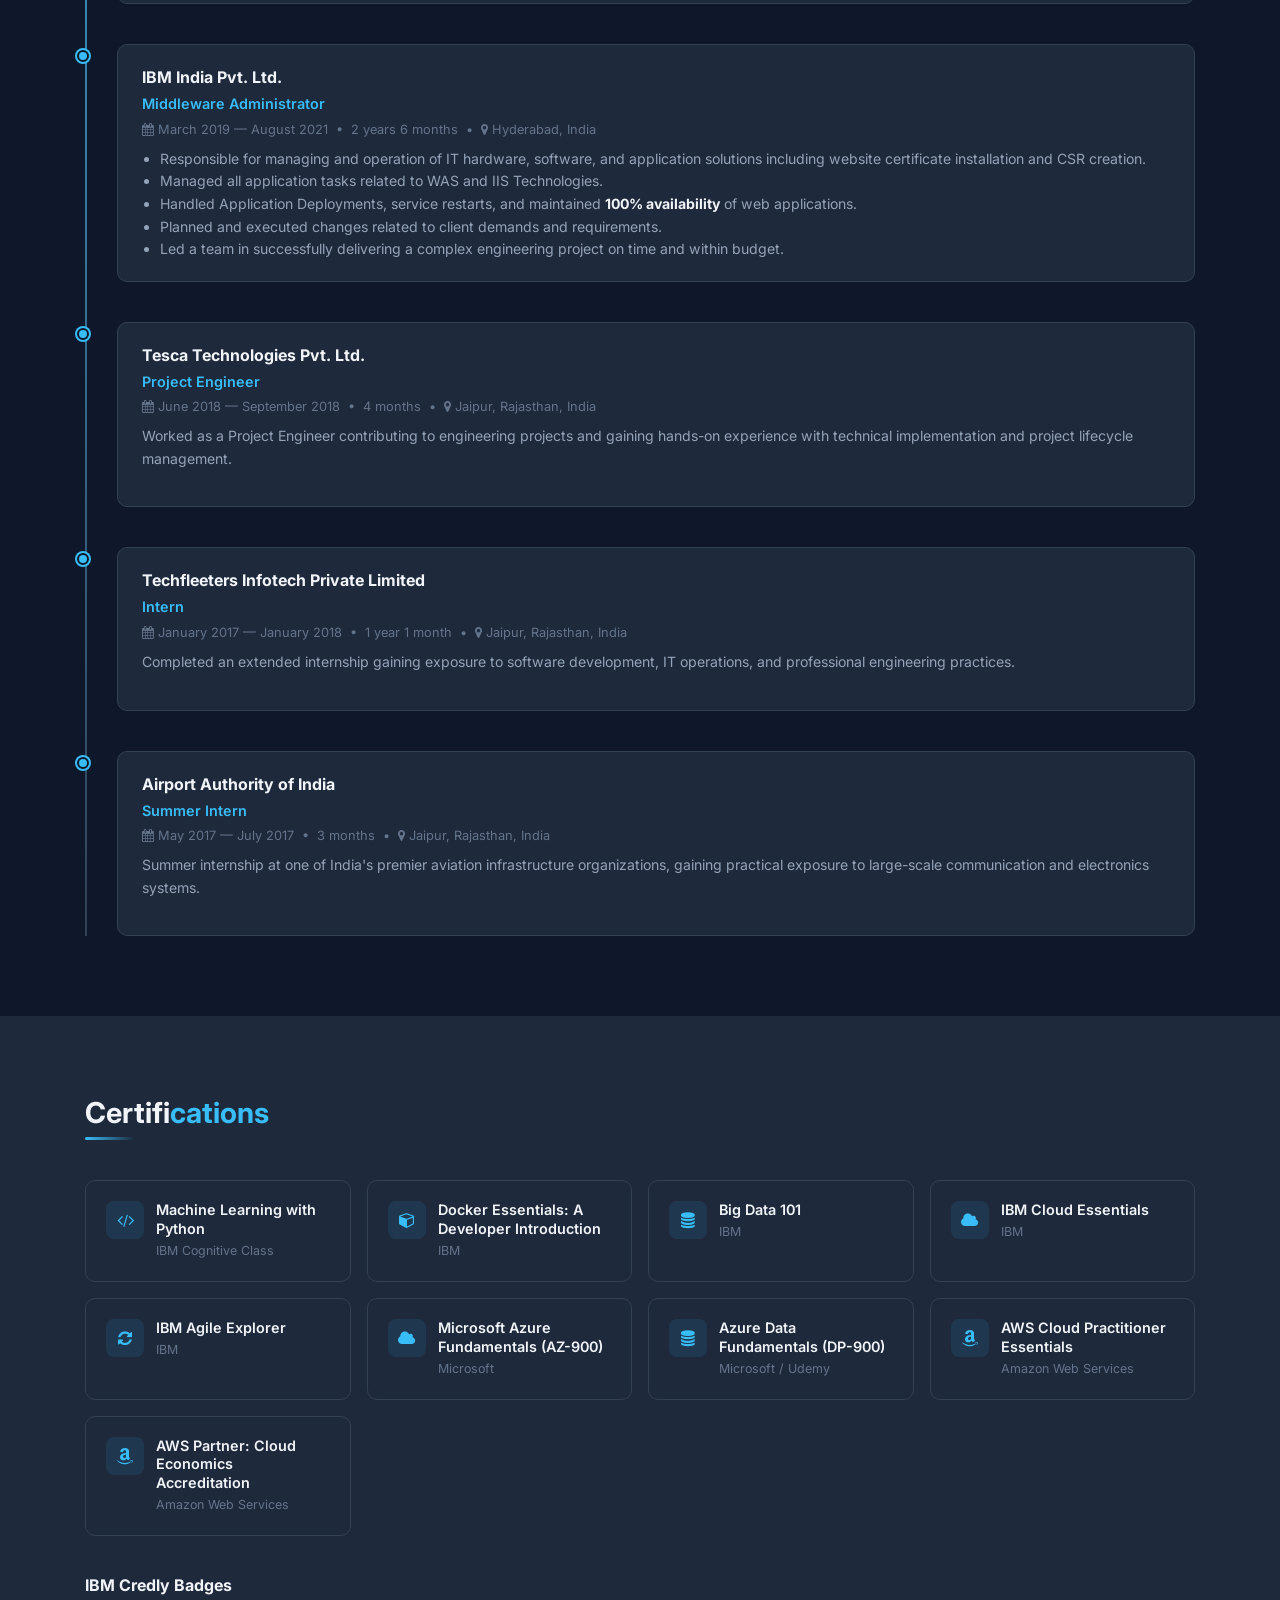
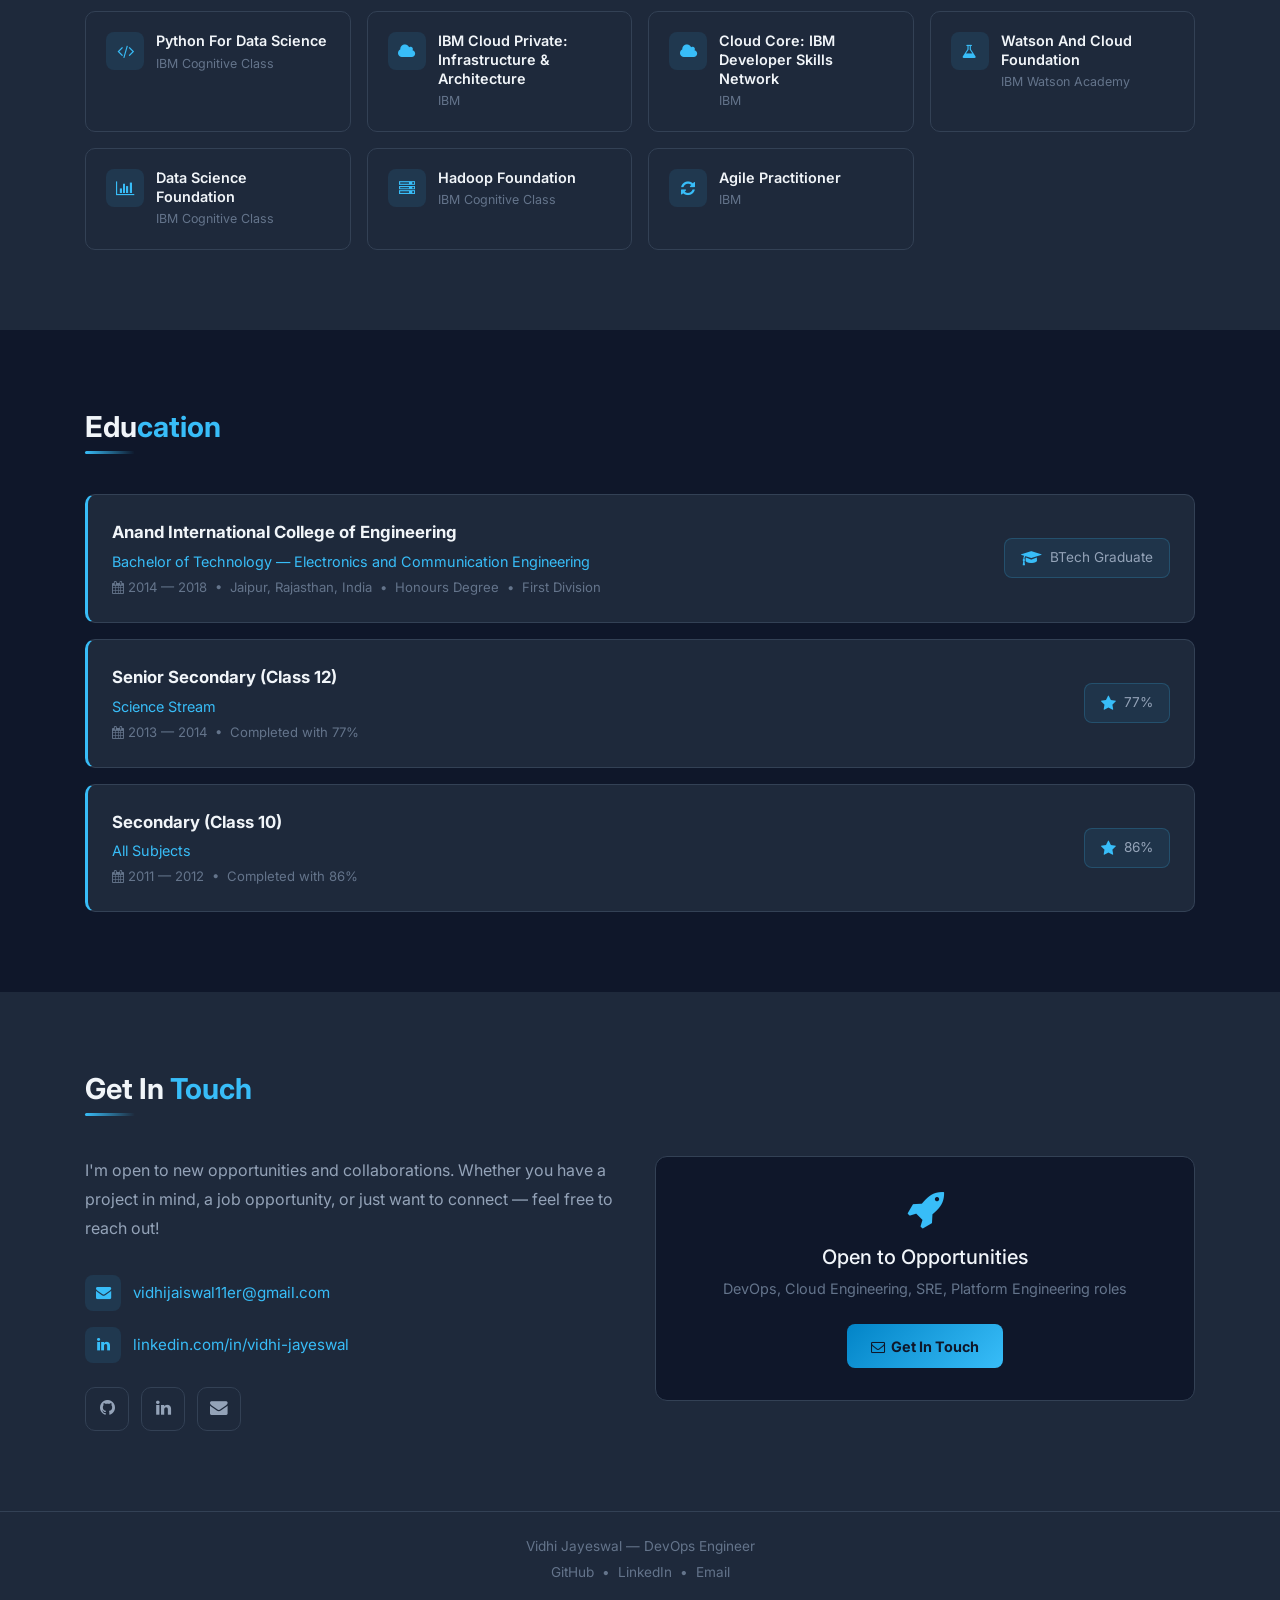
==== commit c0573e00: "feat: Add animated space background with stars, nebula, and shooting stars Three layers of twinkling" ====
--- a/index.html
+++ b/index.html
@@ -18,6 +18,13 @@
 </head>
 
 <body>
+
+  <!-- Space Background -->
+  <div class="stars"></div>
+  <div class="stars-2"></div>
+  <div class="stars-3"></div>
+  <div class="nebula"></div>
+  <div class="shooting-star"></div>
 
   <!-- Navbar -->
   <nav class="navbar navbar-expand-md navbar-dark">
--- a/main.css
+++ b/main.css
@@ -28,6 +28,157 @@
   background-color: var(--bg-primary);
   color: var(--text-primary);
   line-height: 1.6;
+  overflow-x: hidden;
+}
+
+/* ===== Space Background ===== */
+.stars, .stars-2, .stars-3 {
+  position: fixed;
+  top: 0;
+  left: 0;
+  width: 100%;
+  height: 100%;
+  pointer-events: none;
+  z-index: 0;
+}
+
+.stars {
+  background-image:
+    radial-gradient(1px 1px at 10% 20%, rgba(255,255,255,0.7) 0%, transparent 100%),
+    radial-gradient(1px 1px at 25% 45%, rgba(255,255,255,0.5) 0%, transparent 100%),
+    radial-gradient(1px 1px at 40% 10%, rgba(255,255,255,0.6) 0%, transparent 100%),
+    radial-gradient(1.5px 1.5px at 55% 65%, rgba(255,255,255,0.4) 0%, transparent 100%),
+    radial-gradient(1px 1px at 70% 30%, rgba(255,255,255,0.55) 0%, transparent 100%),
+    radial-gradient(1px 1px at 85% 80%, rgba(255,255,255,0.5) 0%, transparent 100%),
+    radial-gradient(1px 1px at 15% 75%, rgba(255,255,255,0.45) 0%, transparent 100%),
+    radial-gradient(1.5px 1.5px at 95% 15%, rgba(255,255,255,0.6) 0%, transparent 100%),
+    radial-gradient(1px 1px at 50% 90%, rgba(255,255,255,0.5) 0%, transparent 100%),
+    radial-gradient(1px 1px at 5% 50%, rgba(255,255,255,0.4) 0%, transparent 100%),
+    radial-gradient(1px 1px at 60% 5%, rgba(255,255,255,0.55) 0%, transparent 100%),
+    radial-gradient(1px 1px at 35% 55%, rgba(255,255,255,0.35) 0%, transparent 100%),
+    radial-gradient(1px 1px at 80% 45%, rgba(255,255,255,0.5) 0%, transparent 100%),
+    radial-gradient(1.5px 1.5px at 20% 95%, rgba(255,255,255,0.45) 0%, transparent 100%),
+    radial-gradient(1px 1px at 90% 60%, rgba(255,255,255,0.4) 0%, transparent 100%);
+  animation: twinkle 4s ease-in-out infinite alternate;
+}
+
+.stars-2 {
+  background-image:
+    radial-gradient(1px 1px at 18% 35%, rgba(255,255,255,0.5) 0%, transparent 100%),
+    radial-gradient(1.5px 1.5px at 42% 78%, rgba(255,255,255,0.4) 0%, transparent 100%),
+    radial-gradient(1px 1px at 63% 22%, rgba(255,255,255,0.6) 0%, transparent 100%),
+    radial-gradient(1px 1px at 77% 55%, rgba(255,255,255,0.35) 0%, transparent 100%),
+    radial-gradient(1px 1px at 92% 42%, rgba(255,255,255,0.5) 0%, transparent 100%),
+    radial-gradient(1px 1px at 8% 88%, rgba(255,255,255,0.45) 0%, transparent 100%),
+    radial-gradient(1.5px 1.5px at 33% 12%, rgba(255,255,255,0.55) 0%, transparent 100%),
+    radial-gradient(1px 1px at 55% 48%, rgba(255,255,255,0.3) 0%, transparent 100%),
+    radial-gradient(1px 1px at 72% 85%, rgba(255,255,255,0.5) 0%, transparent 100%),
+    radial-gradient(1px 1px at 48% 32%, rgba(255,255,255,0.4) 0%, transparent 100%);
+  animation: twinkle 5s ease-in-out 1s infinite alternate;
+}
+
+.stars-3 {
+  background-image:
+    radial-gradient(1.5px 1.5px at 12% 62%, rgba(56,189,248,0.4) 0%, transparent 100%),
+    radial-gradient(2px 2px at 45% 18%, rgba(56,189,248,0.3) 0%, transparent 100%),
+    radial-gradient(1.5px 1.5px at 78% 72%, rgba(56,189,248,0.35) 0%, transparent 100%),
+    radial-gradient(2px 2px at 30% 88%, rgba(56,189,248,0.25) 0%, transparent 100%),
+    radial-gradient(1.5px 1.5px at 88% 28%, rgba(56,189,248,0.3) 0%, transparent 100%),
+    radial-gradient(2px 2px at 62% 52%, rgba(56,189,248,0.2) 0%, transparent 100%);
+  animation: twinkle 6s ease-in-out 2s infinite alternate;
+}
+
+@keyframes twinkle {
+  0% { opacity: 0.6; }
+  100% { opacity: 1; }
+}
+
+/* Nebula glow effects */
+.nebula {
+  position: fixed;
+  top: 0;
+  left: 0;
+  width: 100%;
+  height: 100%;
+  pointer-events: none;
+  z-index: 0;
+  overflow: hidden;
+}
+
+.nebula::before {
+  content: '';
+  position: absolute;
+  top: 10%;
+  right: -5%;
+  width: 500px;
+  height: 500px;
+  background: radial-gradient(circle, rgba(56, 189, 248, 0.04) 0%, transparent 70%);
+  animation: nebula-drift 15s ease-in-out infinite alternate;
+}
+
+.nebula::after {
+  content: '';
+  position: absolute;
+  bottom: 20%;
+  left: -5%;
+  width: 400px;
+  height: 400px;
+  background: radial-gradient(circle, rgba(139, 92, 246, 0.03) 0%, transparent 70%);
+  animation: nebula-drift 18s ease-in-out 3s infinite alternate-reverse;
+}
+
+@keyframes nebula-drift {
+  0% { transform: translate(0, 0) scale(1); }
+  50% { transform: translate(30px, -20px) scale(1.1); }
+  100% { transform: translate(-20px, 30px) scale(0.95); }
+}
+
+/* Shooting star */
+.shooting-star {
+  position: fixed;
+  top: 0;
+  left: 0;
+  width: 100%;
+  height: 100%;
+  pointer-events: none;
+  z-index: 0;
+  overflow: hidden;
+}
+
+.shooting-star::before,
+.shooting-star::after {
+  content: '';
+  position: absolute;
+  width: 100px;
+  height: 1px;
+  background: linear-gradient(90deg, rgba(56, 189, 248, 0.6), transparent);
+  border-radius: 50%;
+  opacity: 0;
+}
+
+.shooting-star::before {
+  top: 15%;
+  left: -100px;
+  animation: shoot 8s ease-out 2s infinite;
+}
+
+.shooting-star::after {
+  top: 45%;
+  left: -100px;
+  animation: shoot 10s ease-out 6s infinite;
+}
+
+@keyframes shoot {
+  0% { transform: translate(0, 0) rotate(-30deg); opacity: 0; }
+  2% { opacity: 1; }
+  15% { transform: translate(calc(100vw + 200px), 150px) rotate(-30deg); opacity: 0; }
+  100% { opacity: 0; }
+}
+
+/* Ensure all content sits above the space background */
+nav, section, footer {
+  position: relative;
+  z-index: 1;
 }
 
 a {
@@ -102,6 +253,12 @@
   border: 3px solid var(--accent);
   box-shadow: 0 0 30px rgba(56, 189, 248, 0.25);
   margin-bottom: 1.5rem;
+  transition: transform 0.3s ease, box-shadow 0.3s ease;
+}
+
+.hero-photo:hover {
+  transform: scale(1.08);
+  box-shadow: 0 0 40px rgba(56, 189, 248, 0.4);
 }
 
 .hero-badge {
@@ -116,6 +273,11 @@
   letter-spacing: 0.08em;
   text-transform: uppercase;
   margin-bottom: 1rem;
+  transition: transform 0.2s ease;
+}
+
+.hero-badge:hover {
+  transform: scale(1.06);
 }
 
 .hero h1 {
@@ -233,6 +395,12 @@
   color: var(--text-secondary);
   margin-right: 0.5rem;
   margin-bottom: 0.5rem;
+  transition: transform 0.2s ease, border-color 0.2s;
+}
+
+.stat-chip:hover {
+  transform: scale(1.05);
+  border-color: rgba(56, 189, 248, 0.5);
 }
 
 .stat-chip strong {
@@ -275,6 +443,7 @@
   background-color: rgba(56, 189, 248, 0.15);
   color: var(--text-primary);
   border-color: rgba(56, 189, 248, 0.5);
+  transform: scale(1.06);
 }
 
 /* ===== Timeline ===== */
@@ -324,11 +493,13 @@
   border: 1px solid var(--border);
   border-radius: 10px;
   padding: 1.25rem 1.5rem;
-  transition: border-color 0.2s;
+  transition: all 0.25s ease;
 }
 
 .timeline-card:hover {
   border-color: rgba(56, 189, 248, 0.3);
+  transform: scale(1.02);
+  box-shadow: 0 4px 20px rgba(0, 0, 0, 0.2);
 }
 
 .timeline-company {
@@ -377,8 +548,8 @@
 
 .cert-card:hover {
   border-color: rgba(56, 189, 248, 0.3);
-  transform: translateY(-2px);
-  box-shadow: 0 4px 20px rgba(0, 0, 0, 0.3);
+  transform: translateY(-3px) scale(1.03);
+  box-shadow: 0 6px 24px rgba(0, 0, 0, 0.3);
 }
 
 .cert-icon {
@@ -414,6 +585,14 @@
   border-left: 3px solid var(--accent);
   border-radius: 10px;
   padding: 1.5rem;
+  transition: all 0.25s ease;
+}
+
+.edu-card:hover {
+  transform: scale(1.02);
+  border-color: rgba(56, 189, 248, 0.3);
+  border-left-color: var(--accent);
+  box-shadow: 0 4px 20px rgba(0, 0, 0, 0.2);
 }
 
 .edu-school {
@@ -454,6 +633,11 @@
   justify-content: center;
   color: var(--accent);
   flex-shrink: 0;
+  transition: transform 0.2s ease;
+}
+
+.contact-item:hover .contact-icon {
+  transform: scale(1.15);
 }
 
 .social-links {
@@ -480,7 +664,7 @@
   border-color: var(--accent);
   color: var(--accent);
   background-color: rgba(56, 189, 248, 0.1);
-  transform: translateY(-2px);
+  transform: translateY(-2px) scale(1.12);
 }
 
 /* ===== Footer ===== */
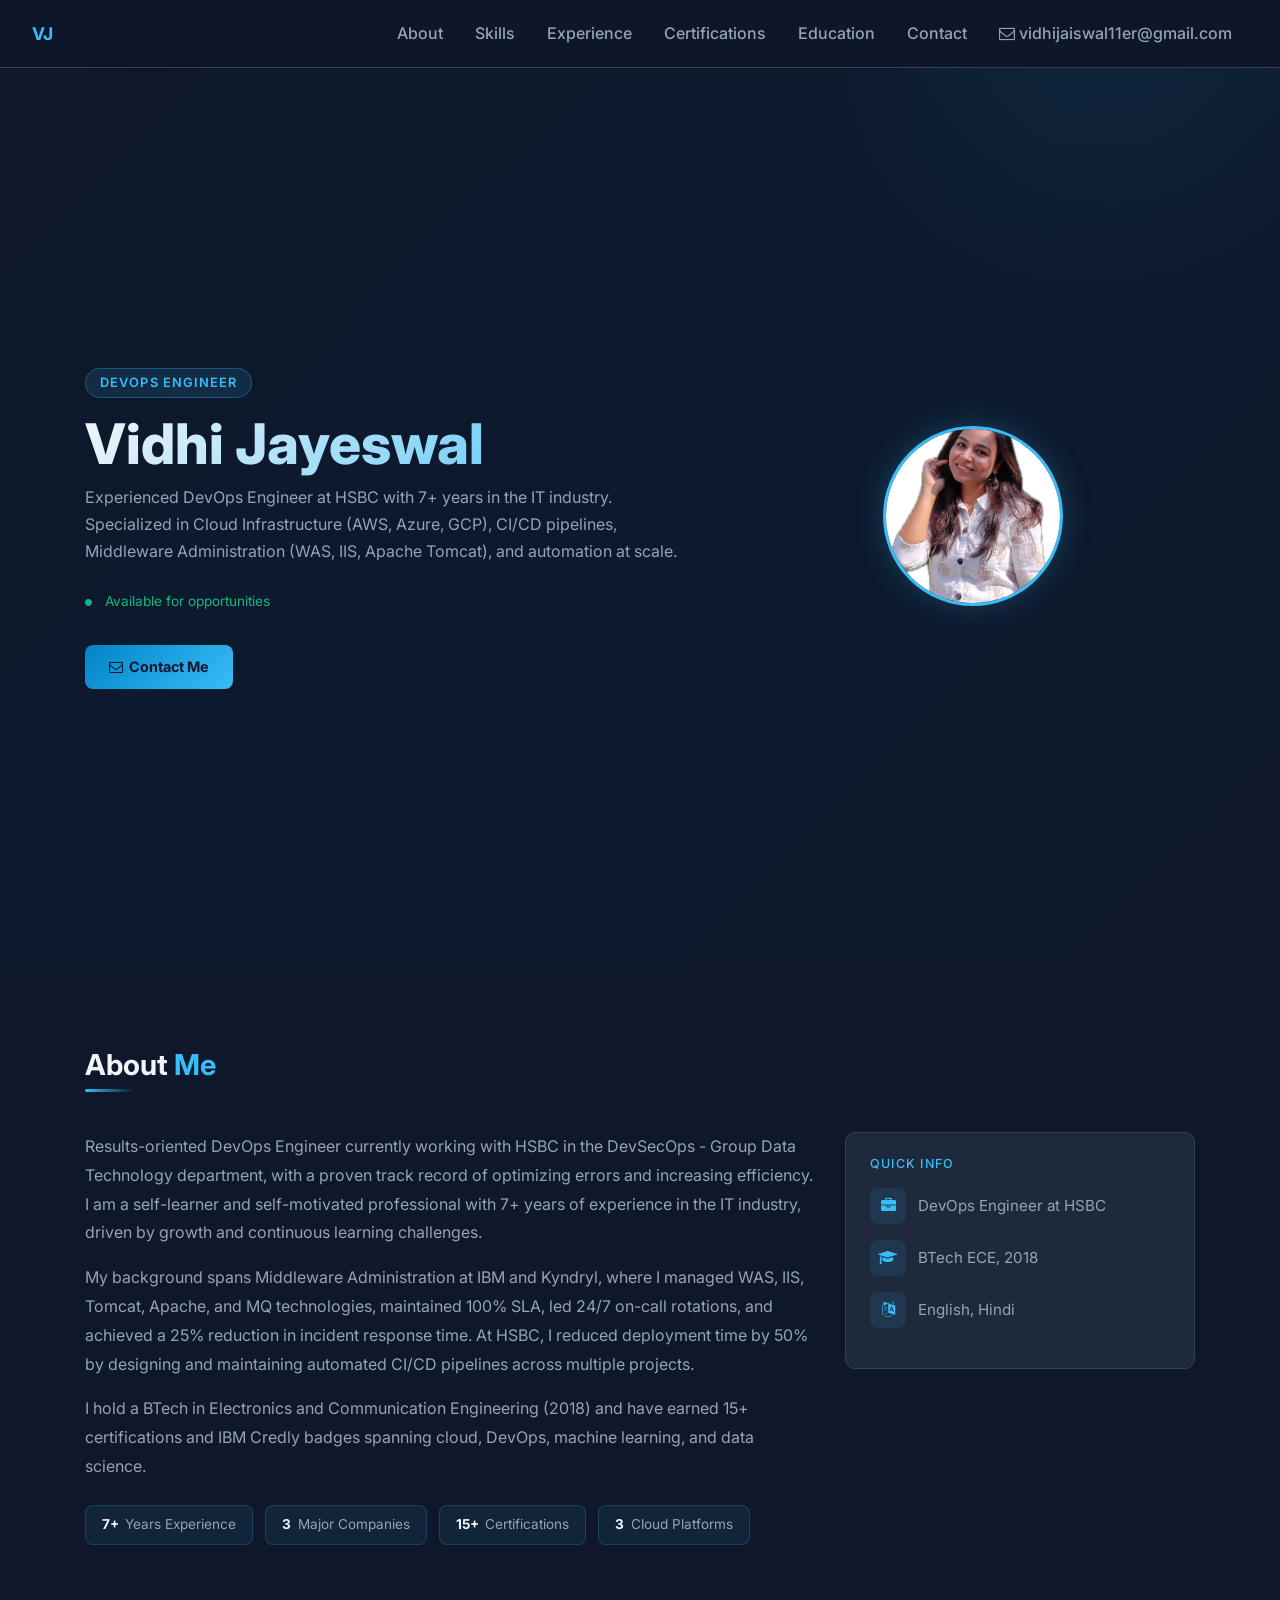
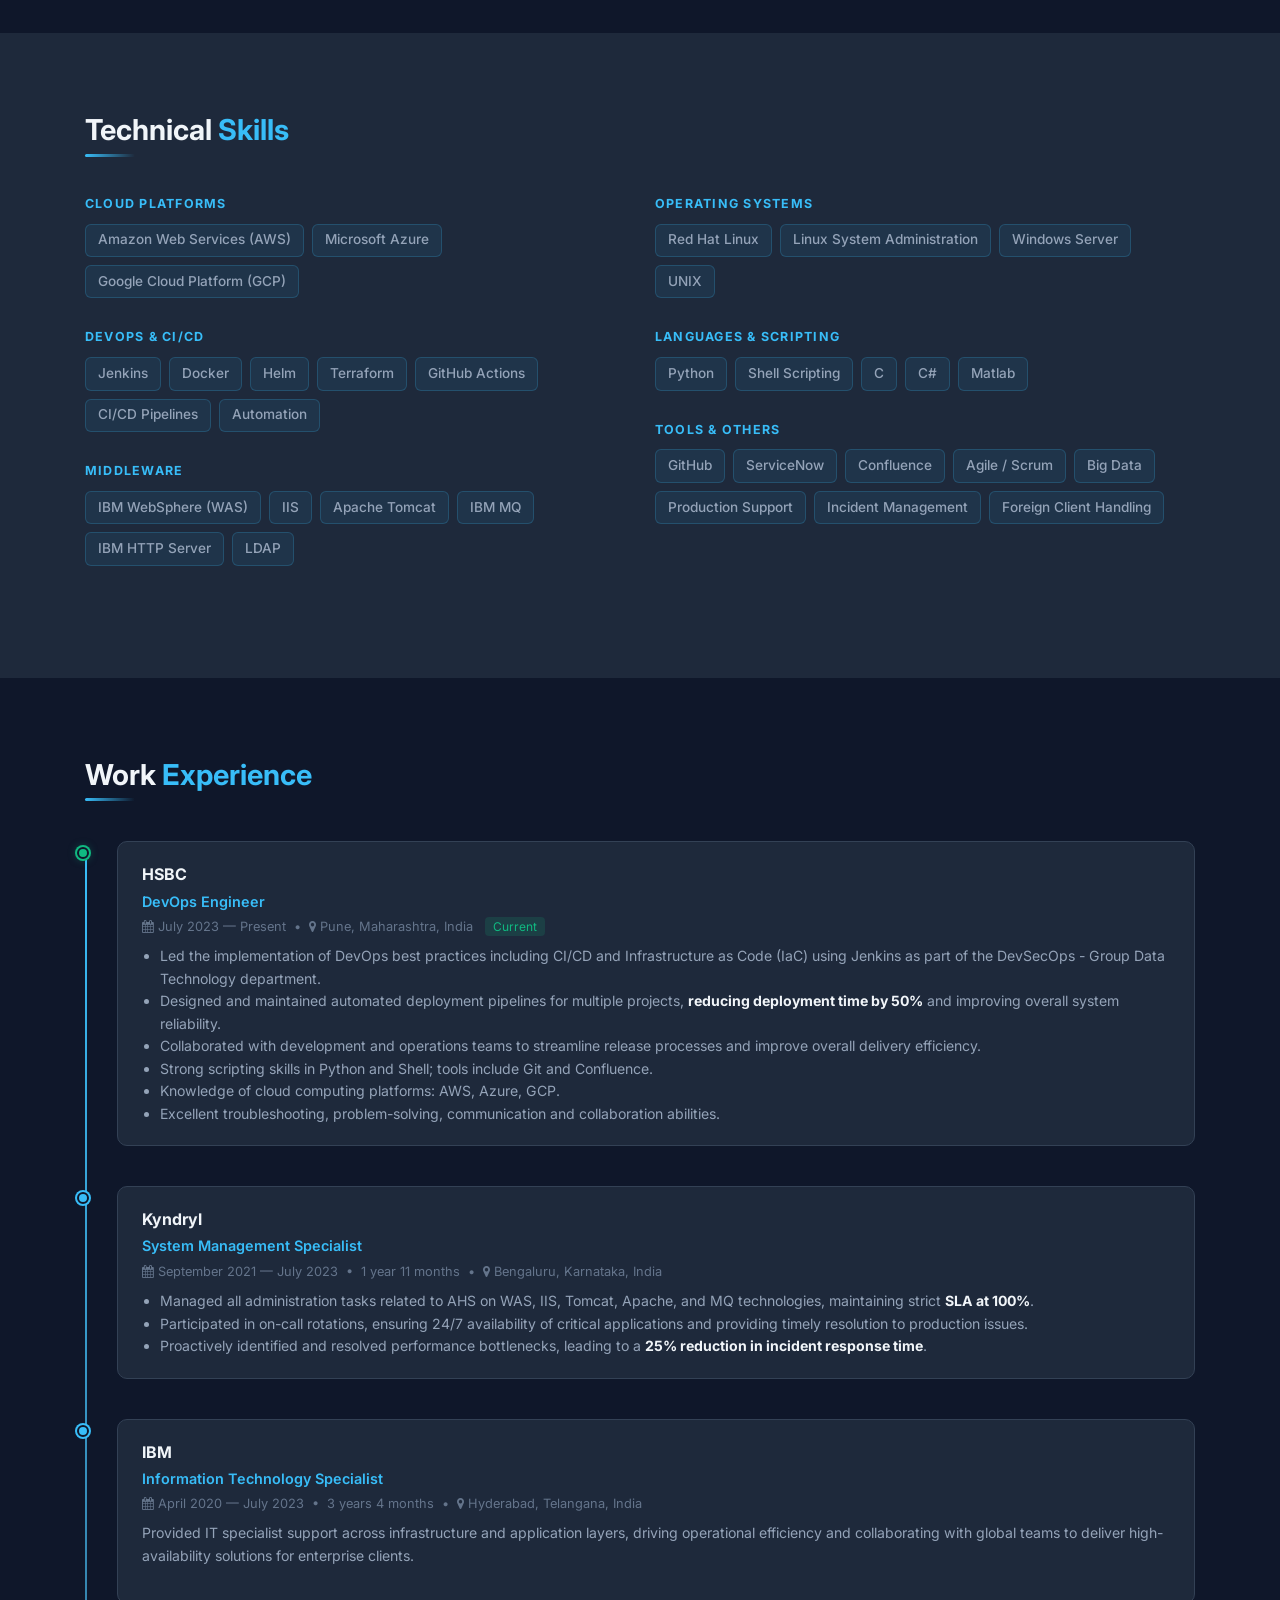
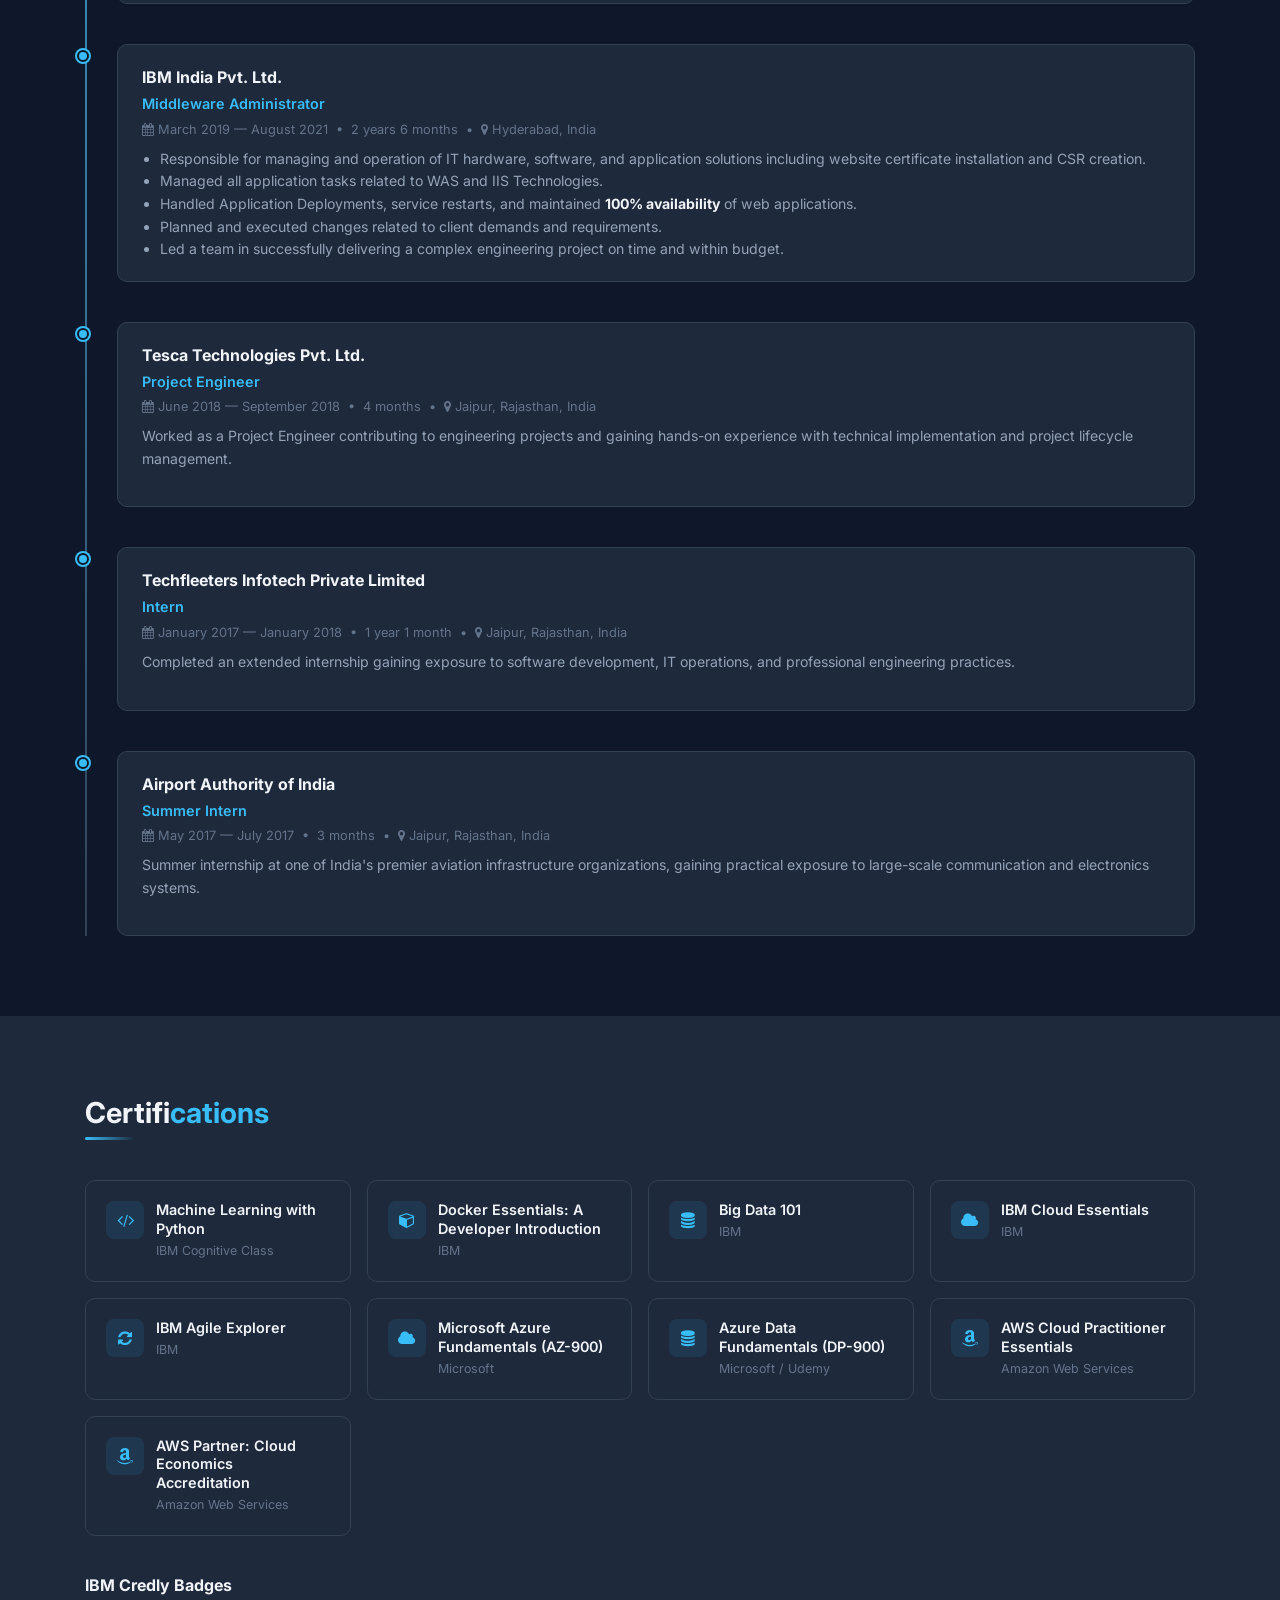
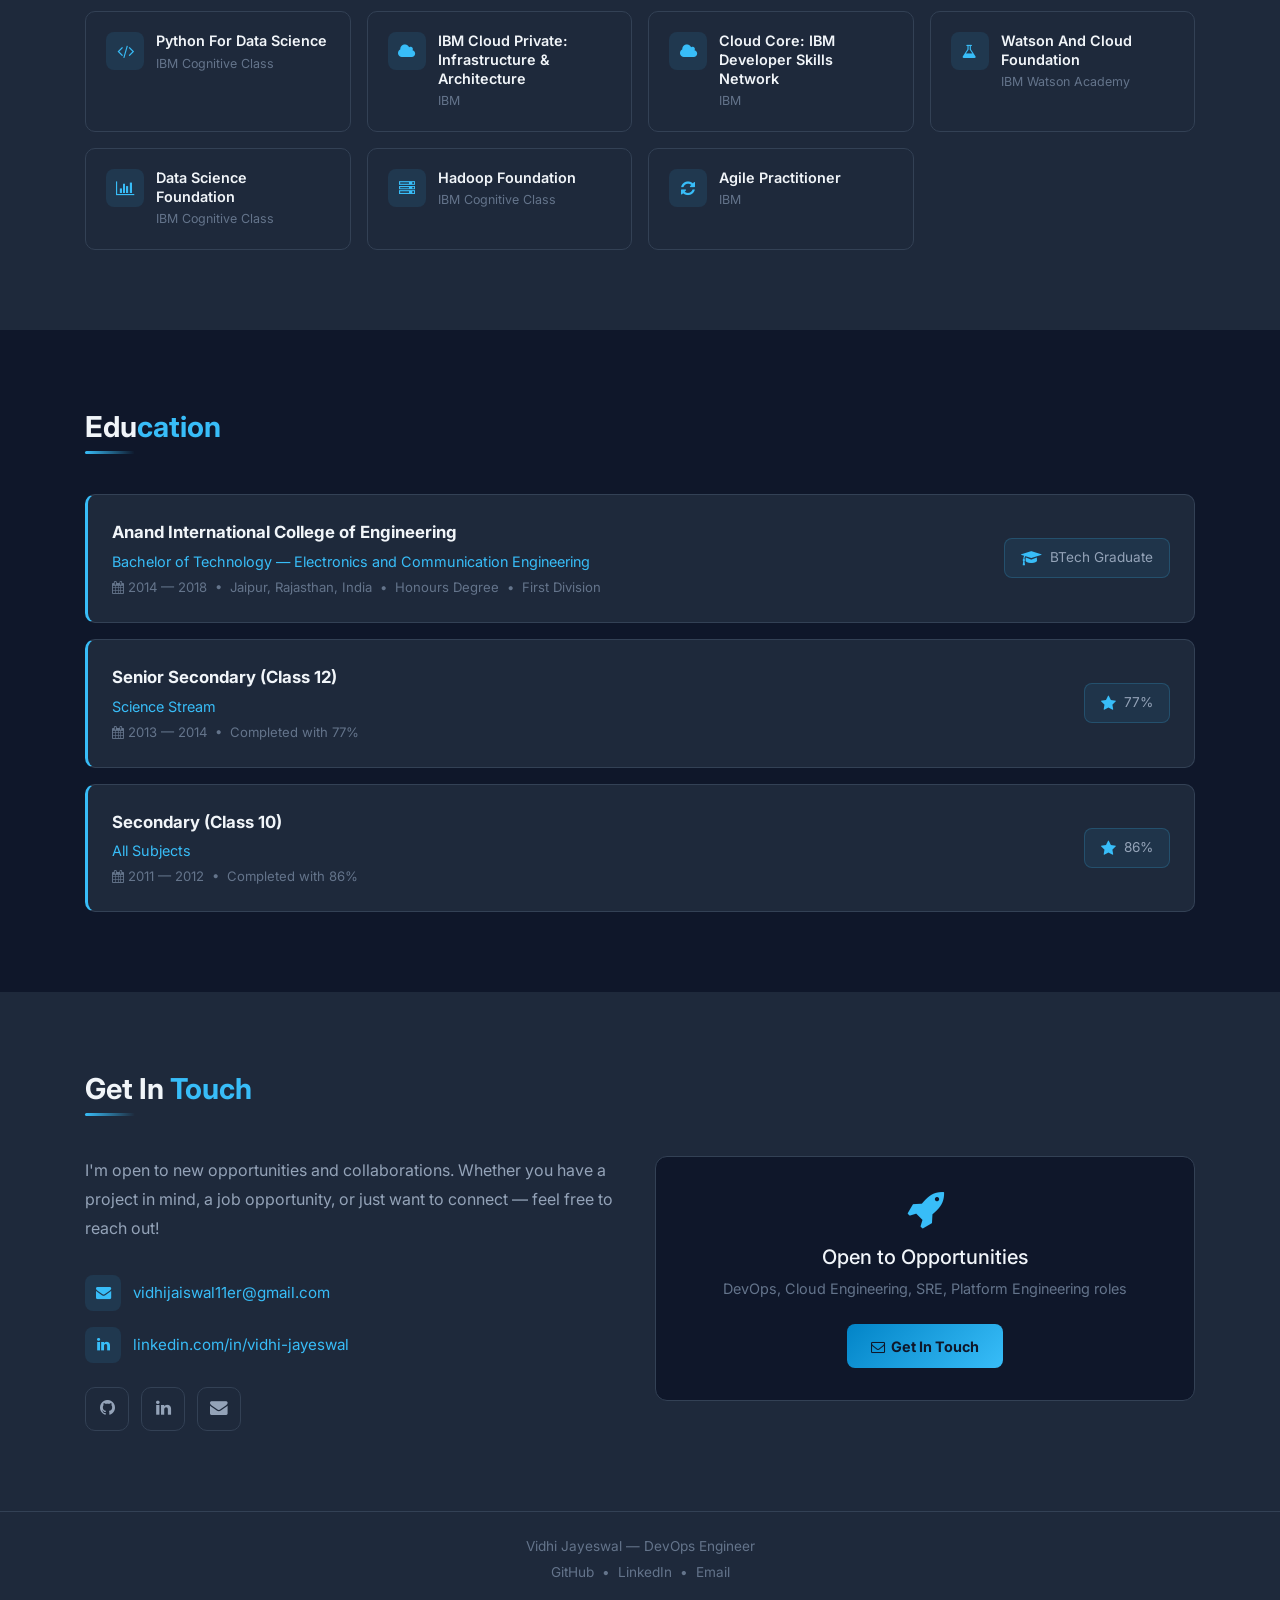
==== commit 4457f844: "feat: Enhance space background with brighter stars, floating planets, and more shooting stars - Star" ====
--- a/index.html
+++ b/index.html
@@ -25,6 +25,14 @@
   <div class="stars-3"></div>
   <div class="nebula"></div>
   <div class="shooting-star"></div>
+  <div class="shooting-star-2"></div>
+  <div class="space-objects">
+    <div class="planet planet-1"></div>
+    <div class="planet planet-2"></div>
+    <div class="planet planet-3"></div>
+    <div class="planet planet-4"></div>
+    <div class="planet planet-5"></div>
+  </div>
 
   <!-- Navbar -->
   <nav class="navbar navbar-expand-md navbar-dark">
--- a/main.css
+++ b/main.css
@@ -42,58 +42,85 @@
   z-index: 0;
 }
 
+/* Layer 1: Bright white stars */
 .stars {
   background-image:
-    radial-gradient(1px 1px at 10% 20%, rgba(255,255,255,0.7) 0%, transparent 100%),
-    radial-gradient(1px 1px at 25% 45%, rgba(255,255,255,0.5) 0%, transparent 100%),
-    radial-gradient(1px 1px at 40% 10%, rgba(255,255,255,0.6) 0%, transparent 100%),
-    radial-gradient(1.5px 1.5px at 55% 65%, rgba(255,255,255,0.4) 0%, transparent 100%),
-    radial-gradient(1px 1px at 70% 30%, rgba(255,255,255,0.55) 0%, transparent 100%),
-    radial-gradient(1px 1px at 85% 80%, rgba(255,255,255,0.5) 0%, transparent 100%),
-    radial-gradient(1px 1px at 15% 75%, rgba(255,255,255,0.45) 0%, transparent 100%),
-    radial-gradient(1.5px 1.5px at 95% 15%, rgba(255,255,255,0.6) 0%, transparent 100%),
-    radial-gradient(1px 1px at 50% 90%, rgba(255,255,255,0.5) 0%, transparent 100%),
-    radial-gradient(1px 1px at 5% 50%, rgba(255,255,255,0.4) 0%, transparent 100%),
-    radial-gradient(1px 1px at 60% 5%, rgba(255,255,255,0.55) 0%, transparent 100%),
-    radial-gradient(1px 1px at 35% 55%, rgba(255,255,255,0.35) 0%, transparent 100%),
-    radial-gradient(1px 1px at 80% 45%, rgba(255,255,255,0.5) 0%, transparent 100%),
-    radial-gradient(1.5px 1.5px at 20% 95%, rgba(255,255,255,0.45) 0%, transparent 100%),
-    radial-gradient(1px 1px at 90% 60%, rgba(255,255,255,0.4) 0%, transparent 100%);
+    radial-gradient(2px 2px at 10% 20%, rgba(255,255,255,0.9) 0%, transparent 100%),
+    radial-gradient(2px 2px at 25% 45%, rgba(255,255,255,0.8) 0%, transparent 100%),
+    radial-gradient(1.5px 1.5px at 40% 10%, rgba(255,255,255,0.85) 0%, transparent 100%),
+    radial-gradient(2.5px 2.5px at 55% 65%, rgba(255,255,255,0.7) 0%, transparent 100%),
+    radial-gradient(2px 2px at 70% 30%, rgba(255,255,255,0.8) 0%, transparent 100%),
+    radial-gradient(1.5px 1.5px at 85% 80%, rgba(255,255,255,0.75) 0%, transparent 100%),
+    radial-gradient(2px 2px at 15% 75%, rgba(255,255,255,0.7) 0%, transparent 100%),
+    radial-gradient(2.5px 2.5px at 95% 15%, rgba(255,255,255,0.85) 0%, transparent 100%),
+    radial-gradient(1.5px 1.5px at 50% 90%, rgba(255,255,255,0.8) 0%, transparent 100%),
+    radial-gradient(2px 2px at 5% 50%, rgba(255,255,255,0.65) 0%, transparent 100%),
+    radial-gradient(2px 2px at 60% 5%, rgba(255,255,255,0.8) 0%, transparent 100%),
+    radial-gradient(1.5px 1.5px at 35% 55%, rgba(255,255,255,0.6) 0%, transparent 100%),
+    radial-gradient(2px 2px at 80% 45%, rgba(255,255,255,0.75) 0%, transparent 100%),
+    radial-gradient(2.5px 2.5px at 20% 95%, rgba(255,255,255,0.7) 0%, transparent 100%),
+    radial-gradient(2px 2px at 90% 60%, rgba(255,255,255,0.65) 0%, transparent 100%),
+    radial-gradient(1.5px 1.5px at 3% 8%, rgba(255,255,255,0.9) 0%, transparent 100%),
+    radial-gradient(2px 2px at 47% 38%, rgba(255,255,255,0.7) 0%, transparent 100%),
+    radial-gradient(2px 2px at 73% 92%, rgba(255,255,255,0.75) 0%, transparent 100%),
+    radial-gradient(1.5px 1.5px at 28% 18%, rgba(255,255,255,0.8) 0%, transparent 100%),
+    radial-gradient(2px 2px at 82% 8%, rgba(255,255,255,0.85) 0%, transparent 100%);
   animation: twinkle 4s ease-in-out infinite alternate;
 }
 
+/* Layer 2: Medium stars with offset timing */
 .stars-2 {
   background-image:
-    radial-gradient(1px 1px at 18% 35%, rgba(255,255,255,0.5) 0%, transparent 100%),
-    radial-gradient(1.5px 1.5px at 42% 78%, rgba(255,255,255,0.4) 0%, transparent 100%),
-    radial-gradient(1px 1px at 63% 22%, rgba(255,255,255,0.6) 0%, transparent 100%),
-    radial-gradient(1px 1px at 77% 55%, rgba(255,255,255,0.35) 0%, transparent 100%),
-    radial-gradient(1px 1px at 92% 42%, rgba(255,255,255,0.5) 0%, transparent 100%),
-    radial-gradient(1px 1px at 8% 88%, rgba(255,255,255,0.45) 0%, transparent 100%),
-    radial-gradient(1.5px 1.5px at 33% 12%, rgba(255,255,255,0.55) 0%, transparent 100%),
-    radial-gradient(1px 1px at 55% 48%, rgba(255,255,255,0.3) 0%, transparent 100%),
-    radial-gradient(1px 1px at 72% 85%, rgba(255,255,255,0.5) 0%, transparent 100%),
-    radial-gradient(1px 1px at 48% 32%, rgba(255,255,255,0.4) 0%, transparent 100%);
-  animation: twinkle 5s ease-in-out 1s infinite alternate;
-}
-
+    radial-gradient(2px 2px at 18% 35%, rgba(255,255,255,0.8) 0%, transparent 100%),
+    radial-gradient(2.5px 2.5px at 42% 78%, rgba(255,255,255,0.7) 0%, transparent 100%),
+    radial-gradient(2px 2px at 63% 22%, rgba(255,255,255,0.85) 0%, transparent 100%),
+    radial-gradient(1.5px 1.5px at 77% 55%, rgba(255,255,255,0.6) 0%, transparent 100%),
+    radial-gradient(2px 2px at 92% 42%, rgba(255,255,255,0.75) 0%, transparent 100%),
+    radial-gradient(2px 2px at 8% 88%, rgba(255,255,255,0.7) 0%, transparent 100%),
+    radial-gradient(2.5px 2.5px at 33% 12%, rgba(255,255,255,0.8) 0%, transparent 100%),
+    radial-gradient(1.5px 1.5px at 55% 48%, rgba(255,255,255,0.55) 0%, transparent 100%),
+    radial-gradient(2px 2px at 72% 85%, rgba(255,255,255,0.75) 0%, transparent 100%),
+    radial-gradient(2px 2px at 48% 32%, rgba(255,255,255,0.65) 0%, transparent 100%),
+    radial-gradient(2px 2px at 14% 58%, rgba(255,255,255,0.7) 0%, transparent 100%),
+    radial-gradient(1.5px 1.5px at 65% 72%, rgba(255,255,255,0.8) 0%, transparent 100%),
+    radial-gradient(2px 2px at 38% 92%, rgba(255,255,255,0.6) 0%, transparent 100%),
+    radial-gradient(2px 2px at 88% 18%, rgba(255,255,255,0.75) 0%, transparent 100%),
+    radial-gradient(2.5px 2.5px at 52% 5%, rgba(255,255,255,0.85) 0%, transparent 100%);
+  animation: twinkle2 5s ease-in-out 1s infinite alternate;
+}
+
+/* Layer 3: Blue accent stars — brighter */
 .stars-3 {
   background-image:
-    radial-gradient(1.5px 1.5px at 12% 62%, rgba(56,189,248,0.4) 0%, transparent 100%),
-    radial-gradient(2px 2px at 45% 18%, rgba(56,189,248,0.3) 0%, transparent 100%),
-    radial-gradient(1.5px 1.5px at 78% 72%, rgba(56,189,248,0.35) 0%, transparent 100%),
-    radial-gradient(2px 2px at 30% 88%, rgba(56,189,248,0.25) 0%, transparent 100%),
-    radial-gradient(1.5px 1.5px at 88% 28%, rgba(56,189,248,0.3) 0%, transparent 100%),
-    radial-gradient(2px 2px at 62% 52%, rgba(56,189,248,0.2) 0%, transparent 100%);
-  animation: twinkle 6s ease-in-out 2s infinite alternate;
+    radial-gradient(3px 3px at 12% 62%, rgba(56,189,248,0.7) 0%, transparent 100%),
+    radial-gradient(3.5px 3.5px at 45% 18%, rgba(56,189,248,0.6) 0%, transparent 100%),
+    radial-gradient(3px 3px at 78% 72%, rgba(56,189,248,0.65) 0%, transparent 100%),
+    radial-gradient(3.5px 3.5px at 30% 88%, rgba(56,189,248,0.5) 0%, transparent 100%),
+    radial-gradient(3px 3px at 88% 28%, rgba(56,189,248,0.6) 0%, transparent 100%),
+    radial-gradient(3.5px 3.5px at 62% 52%, rgba(56,189,248,0.45) 0%, transparent 100%),
+    radial-gradient(3px 3px at 22% 42%, rgba(139,92,246,0.5) 0%, transparent 100%),
+    radial-gradient(3px 3px at 75% 15%, rgba(139,92,246,0.4) 0%, transparent 100%),
+    radial-gradient(3.5px 3.5px at 50% 75%, rgba(56,189,248,0.55) 0%, transparent 100%),
+    radial-gradient(3px 3px at 95% 88%, rgba(139,92,246,0.45) 0%, transparent 100%);
+  animation: twinkle3 6s ease-in-out 2s infinite alternate;
 }
 
 @keyframes twinkle {
-  0% { opacity: 0.6; }
+  0% { opacity: 0.5; }
   100% { opacity: 1; }
 }
-
-/* Nebula glow effects */
+@keyframes twinkle2 {
+  0% { opacity: 0.4; }
+  50% { opacity: 0.9; }
+  100% { opacity: 0.6; }
+}
+@keyframes twinkle3 {
+  0% { opacity: 0.3; }
+  50% { opacity: 1; }
+  100% { opacity: 0.5; }
+}
+
+/* Nebula glow effects — brighter & larger */
 .nebula {
   position: fixed;
   top: 0;
@@ -108,32 +135,121 @@
 .nebula::before {
   content: '';
   position: absolute;
-  top: 10%;
-  right: -5%;
-  width: 500px;
-  height: 500px;
-  background: radial-gradient(circle, rgba(56, 189, 248, 0.04) 0%, transparent 70%);
+  top: 5%;
+  right: -10%;
+  width: 700px;
+  height: 700px;
+  background: radial-gradient(circle, rgba(56, 189, 248, 0.1) 0%, rgba(56, 189, 248, 0.03) 40%, transparent 70%);
   animation: nebula-drift 15s ease-in-out infinite alternate;
 }
 
 .nebula::after {
   content: '';
   position: absolute;
-  bottom: 20%;
-  left: -5%;
-  width: 400px;
-  height: 400px;
-  background: radial-gradient(circle, rgba(139, 92, 246, 0.03) 0%, transparent 70%);
+  bottom: 10%;
+  left: -10%;
+  width: 600px;
+  height: 600px;
+  background: radial-gradient(circle, rgba(139, 92, 246, 0.08) 0%, rgba(139, 92, 246, 0.02) 40%, transparent 70%);
   animation: nebula-drift 18s ease-in-out 3s infinite alternate-reverse;
 }
 
 @keyframes nebula-drift {
   0% { transform: translate(0, 0) scale(1); }
-  50% { transform: translate(30px, -20px) scale(1.1); }
-  100% { transform: translate(-20px, 30px) scale(0.95); }
-}
-
-/* Shooting star */
+  50% { transform: translate(50px, -30px) scale(1.15); }
+  100% { transform: translate(-30px, 40px) scale(0.9); }
+}
+
+/* Floating planets / orbs */
+.space-objects {
+  position: fixed;
+  top: 0;
+  left: 0;
+  width: 100%;
+  height: 100%;
+  pointer-events: none;
+  z-index: 0;
+  overflow: hidden;
+}
+
+.planet {
+  position: absolute;
+  border-radius: 50%;
+  opacity: 0.6;
+}
+
+.planet-1 {
+  width: 8px;
+  height: 8px;
+  background: radial-gradient(circle at 30% 30%, #7dd3fc, #0284c7);
+  top: 20%;
+  right: 15%;
+  box-shadow: 0 0 12px rgba(56, 189, 248, 0.5), 0 0 30px rgba(56, 189, 248, 0.2);
+  animation: float-object 20s ease-in-out infinite;
+}
+
+.planet-2 {
+  width: 12px;
+  height: 12px;
+  background: radial-gradient(circle at 30% 30%, #c4b5fd, #7c3aed);
+  top: 60%;
+  left: 8%;
+  box-shadow: 0 0 15px rgba(139, 92, 246, 0.5), 0 0 35px rgba(139, 92, 246, 0.2);
+  animation: float-object 25s ease-in-out 3s infinite reverse;
+}
+
+.planet-3 {
+  width: 6px;
+  height: 6px;
+  background: radial-gradient(circle at 30% 30%, #fde68a, #f59e0b);
+  top: 35%;
+  left: 75%;
+  box-shadow: 0 0 10px rgba(245, 158, 11, 0.5), 0 0 25px rgba(245, 158, 11, 0.2);
+  animation: float-object 18s ease-in-out 5s infinite;
+}
+
+.planet-4 {
+  width: 10px;
+  height: 10px;
+  background: radial-gradient(circle at 30% 30%, #6ee7b7, #059669);
+  bottom: 25%;
+  right: 20%;
+  box-shadow: 0 0 12px rgba(16, 185, 129, 0.5), 0 0 30px rgba(16, 185, 129, 0.2);
+  animation: float-object 22s ease-in-out 8s infinite reverse;
+}
+
+.planet-5 {
+  width: 5px;
+  height: 5px;
+  background: radial-gradient(circle at 30% 30%, #fca5a5, #ef4444);
+  top: 80%;
+  left: 40%;
+  box-shadow: 0 0 8px rgba(239, 68, 68, 0.4), 0 0 20px rgba(239, 68, 68, 0.15);
+  animation: float-object 16s ease-in-out 2s infinite;
+}
+
+/* Orbiting ring around planet-2 */
+.planet-2::after {
+  content: '';
+  position: absolute;
+  top: 50%;
+  left: 50%;
+  width: 22px;
+  height: 8px;
+  border: 1px solid rgba(139, 92, 246, 0.35);
+  border-radius: 50%;
+  transform: translate(-50%, -50%) rotate(-20deg);
+}
+
+@keyframes float-object {
+  0% { transform: translate(0, 0); }
+  25% { transform: translate(20px, -15px); }
+  50% { transform: translate(-10px, -30px); }
+  75% { transform: translate(-25px, 10px); }
+  100% { transform: translate(0, 0); }
+}
+
+/* Shooting stars — brighter and more frequent */
 .shooting-star {
   position: fixed;
   top: 0;
@@ -149,29 +265,76 @@
 .shooting-star::after {
   content: '';
   position: absolute;
-  width: 100px;
-  height: 1px;
-  background: linear-gradient(90deg, rgba(56, 189, 248, 0.6), transparent);
+  height: 2px;
   border-radius: 50%;
   opacity: 0;
 }
 
 .shooting-star::before {
-  top: 15%;
+  width: 150px;
+  background: linear-gradient(90deg, rgba(255, 255, 255, 0.9), rgba(56, 189, 248, 0.6), transparent);
+  top: 12%;
+  left: -150px;
+  animation: shoot 6s ease-out 1s infinite;
+}
+
+.shooting-star::after {
+  width: 120px;
+  background: linear-gradient(90deg, rgba(255, 255, 255, 0.8), rgba(139, 92, 246, 0.5), transparent);
+  top: 50%;
+  left: -120px;
+  animation: shoot 8s ease-out 4s infinite;
+}
+
+/* Additional shooting stars via extra div */
+.shooting-star-2 {
+  position: fixed;
+  top: 0;
+  left: 0;
+  width: 100%;
+  height: 100%;
+  pointer-events: none;
+  z-index: 0;
+  overflow: hidden;
+}
+
+.shooting-star-2::before {
+  content: '';
+  position: absolute;
+  width: 100px;
+  height: 1.5px;
+  background: linear-gradient(90deg, rgba(255, 255, 255, 0.7), rgba(245, 158, 11, 0.4), transparent);
+  top: 30%;
   left: -100px;
-  animation: shoot 8s ease-out 2s infinite;
-}
-
-.shooting-star::after {
-  top: 45%;
-  left: -100px;
-  animation: shoot 10s ease-out 6s infinite;
+  border-radius: 50%;
+  opacity: 0;
+  animation: shoot2 12s ease-out 7s infinite;
+}
+
+.shooting-star-2::after {
+  content: '';
+  position: absolute;
+  width: 180px;
+  height: 2px;
+  background: linear-gradient(90deg, rgba(255, 255, 255, 0.95), rgba(56, 189, 248, 0.7), transparent);
+  top: 70%;
+  left: -180px;
+  border-radius: 50%;
+  opacity: 0;
+  animation: shoot 9s ease-out 10s infinite;
 }
 
 @keyframes shoot {
-  0% { transform: translate(0, 0) rotate(-30deg); opacity: 0; }
-  2% { opacity: 1; }
-  15% { transform: translate(calc(100vw + 200px), 150px) rotate(-30deg); opacity: 0; }
+  0% { transform: translate(0, 0) rotate(-25deg); opacity: 0; }
+  1% { opacity: 1; }
+  12% { transform: translate(calc(100vw + 250px), 120px) rotate(-25deg); opacity: 0; }
+  100% { opacity: 0; }
+}
+
+@keyframes shoot2 {
+  0% { transform: translate(0, 0) rotate(-35deg); opacity: 0; }
+  1% { opacity: 0.9; }
+  10% { transform: translate(calc(100vw + 200px), 180px) rotate(-35deg); opacity: 0; }
   100% { opacity: 0; }
 }
 
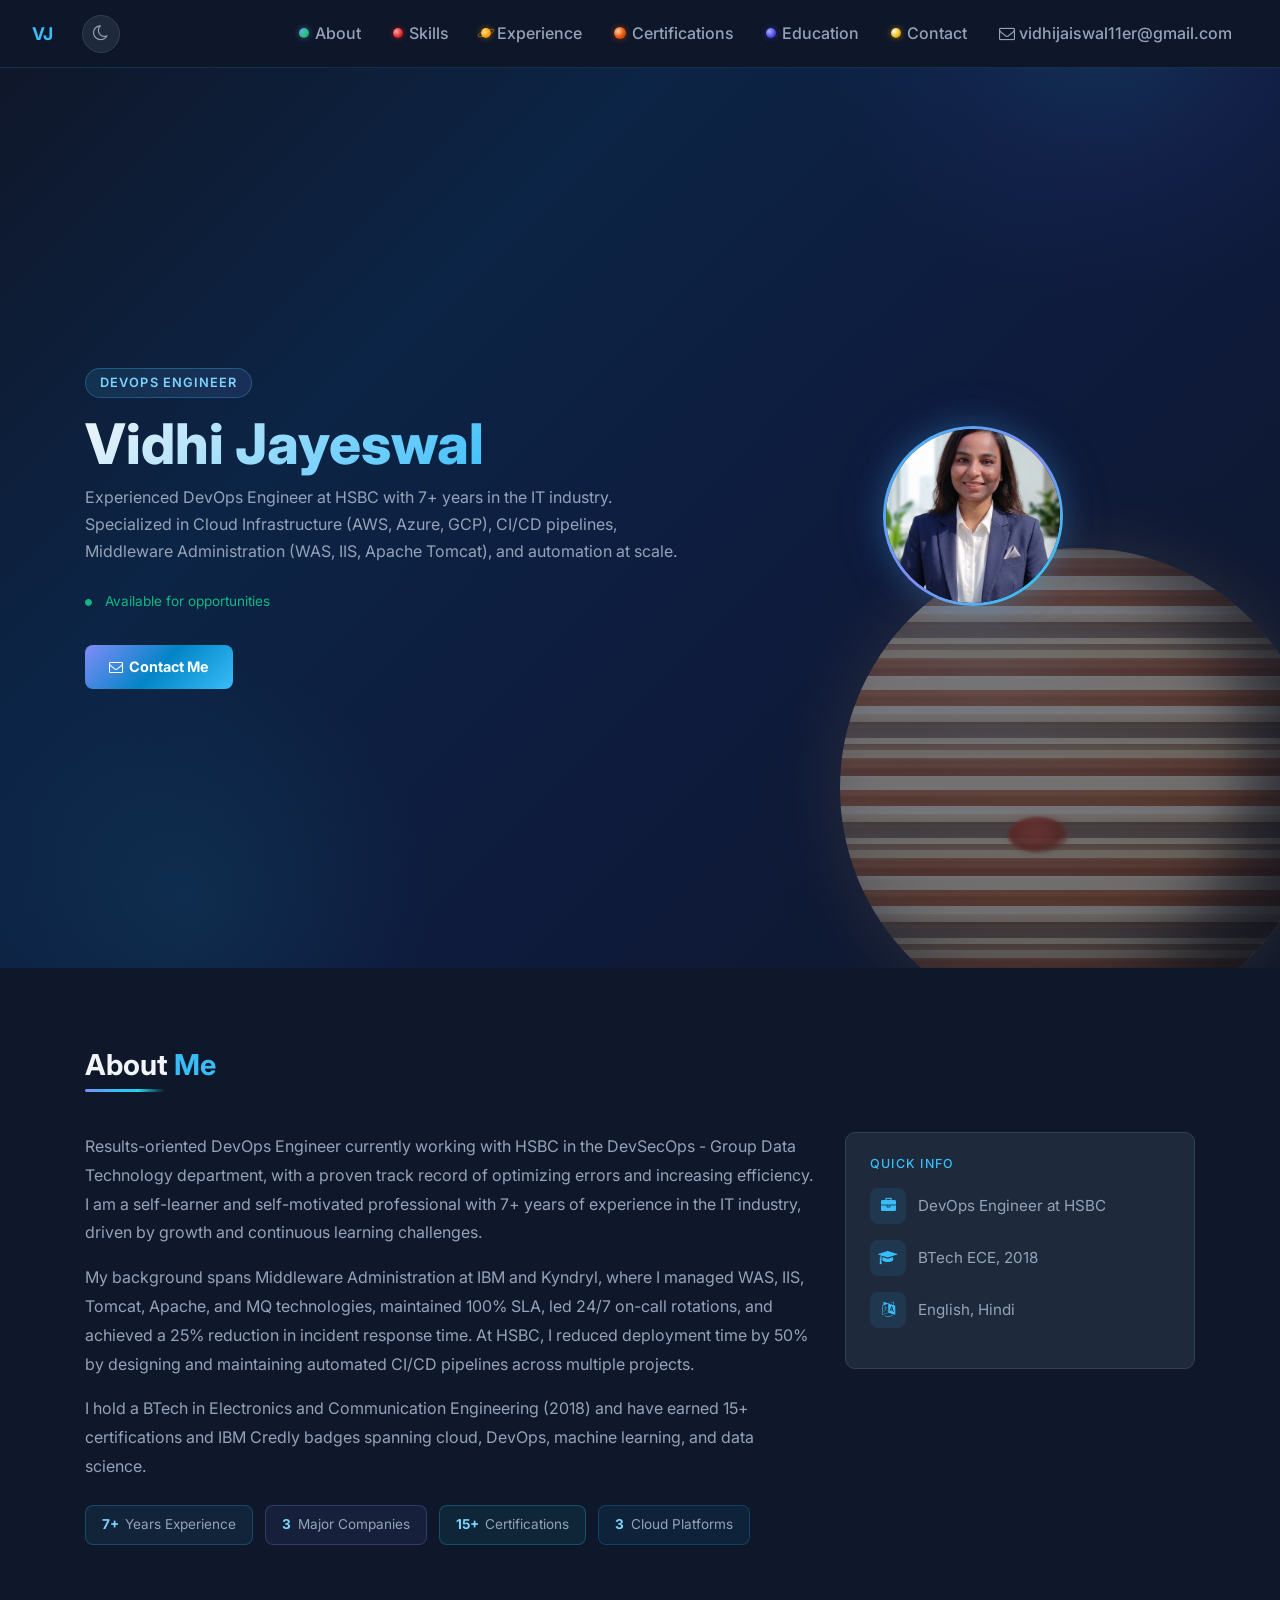
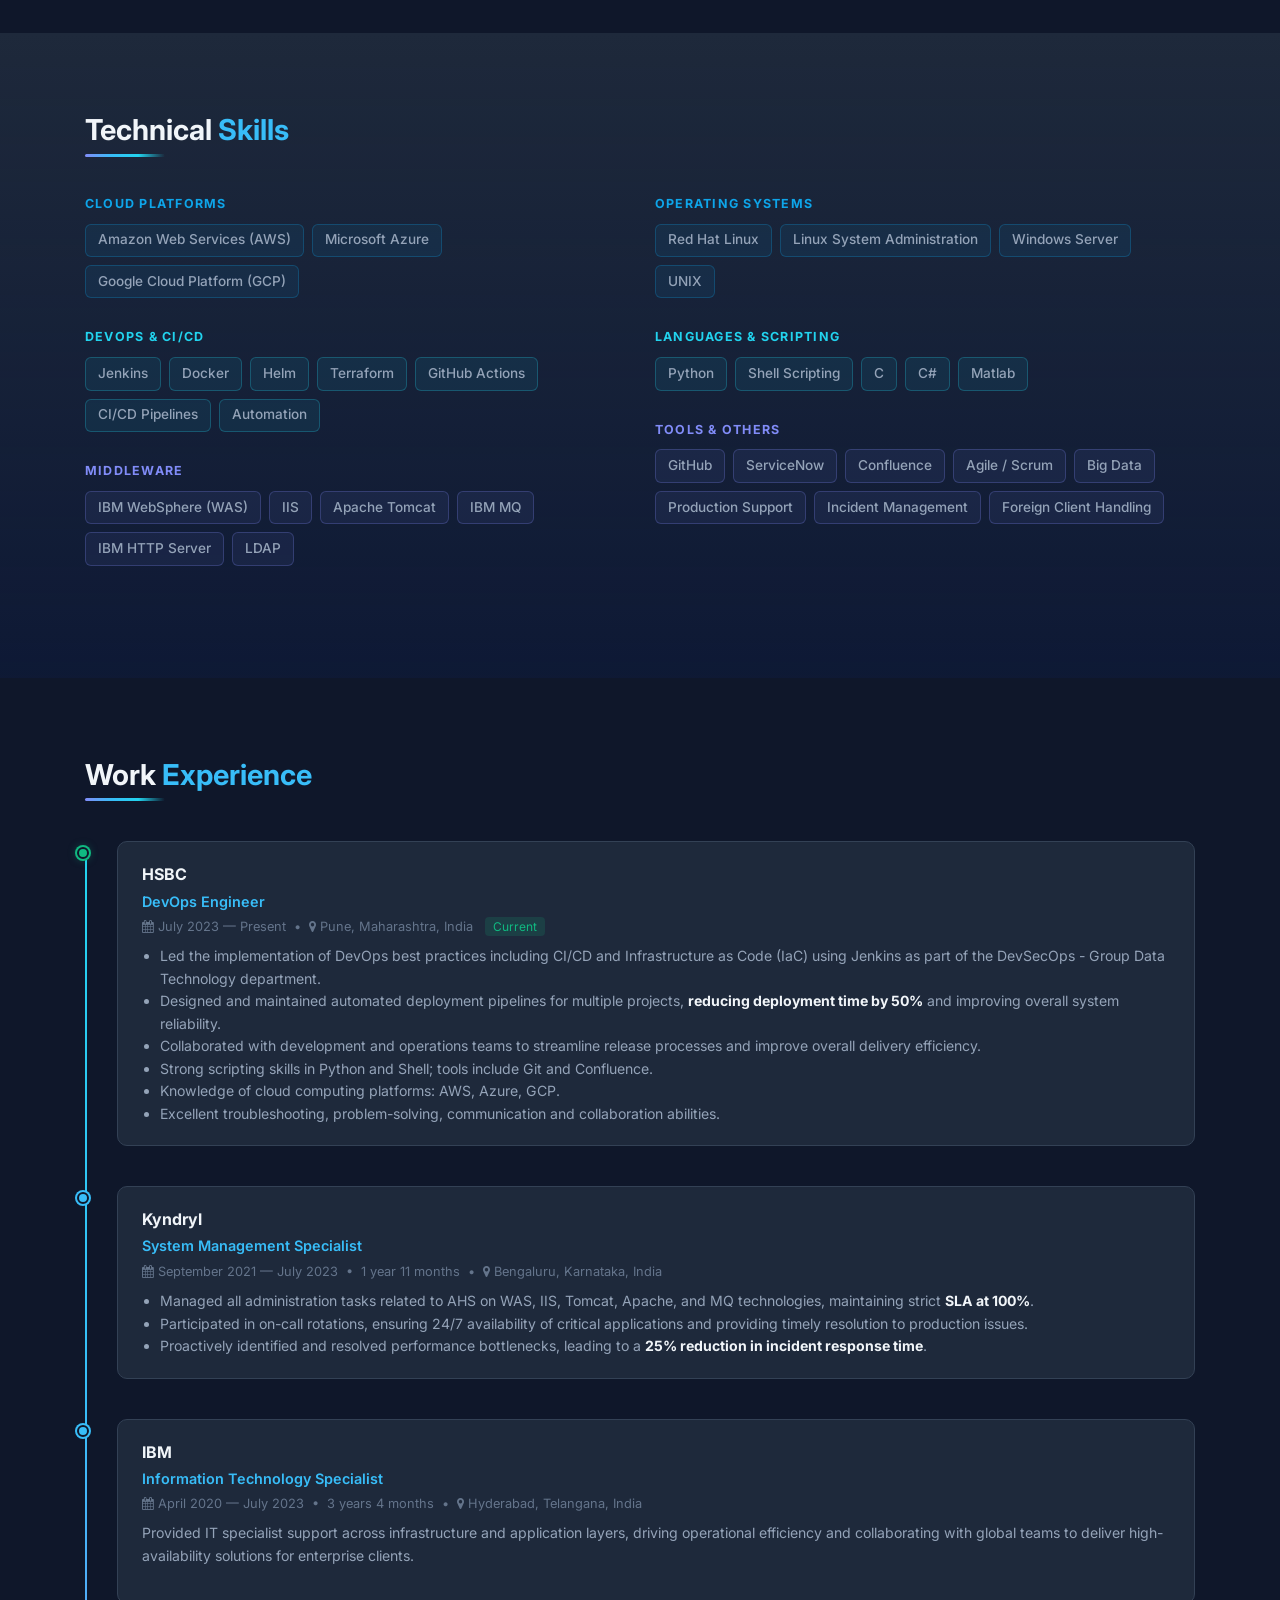
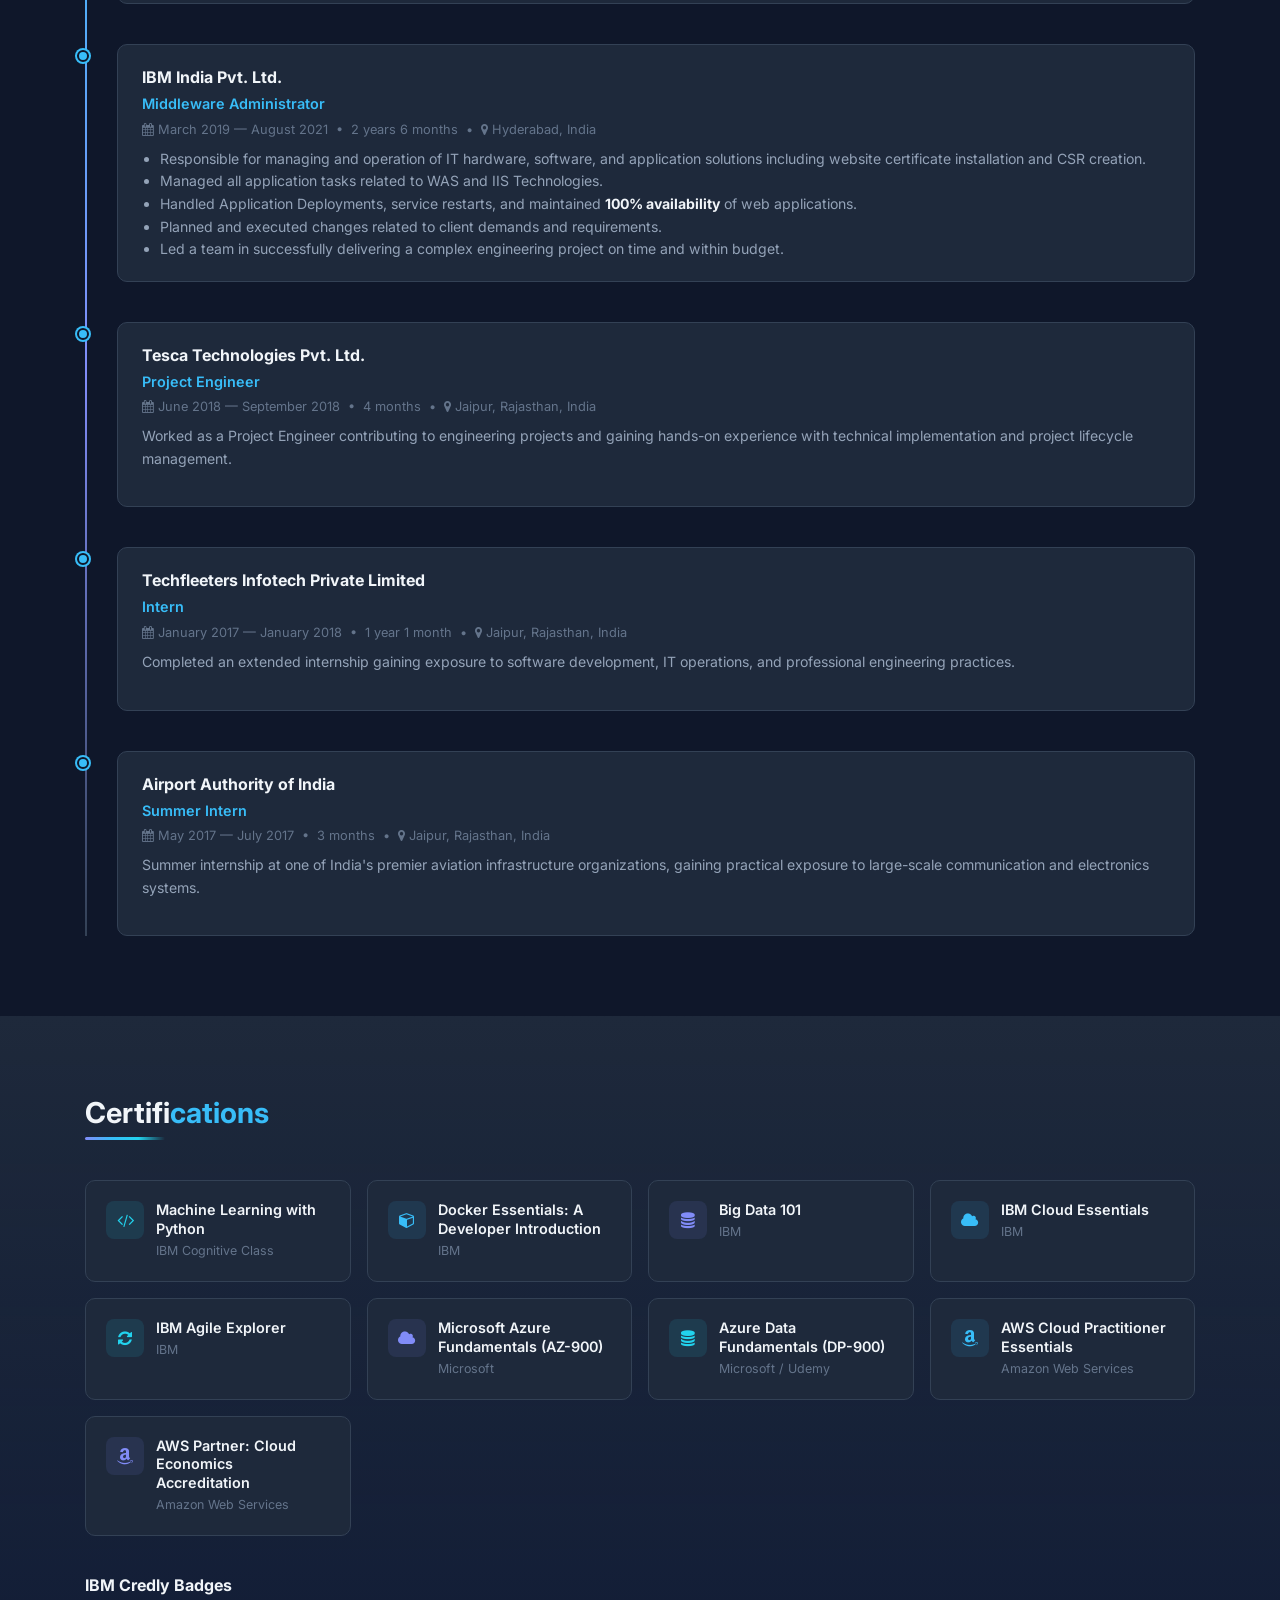
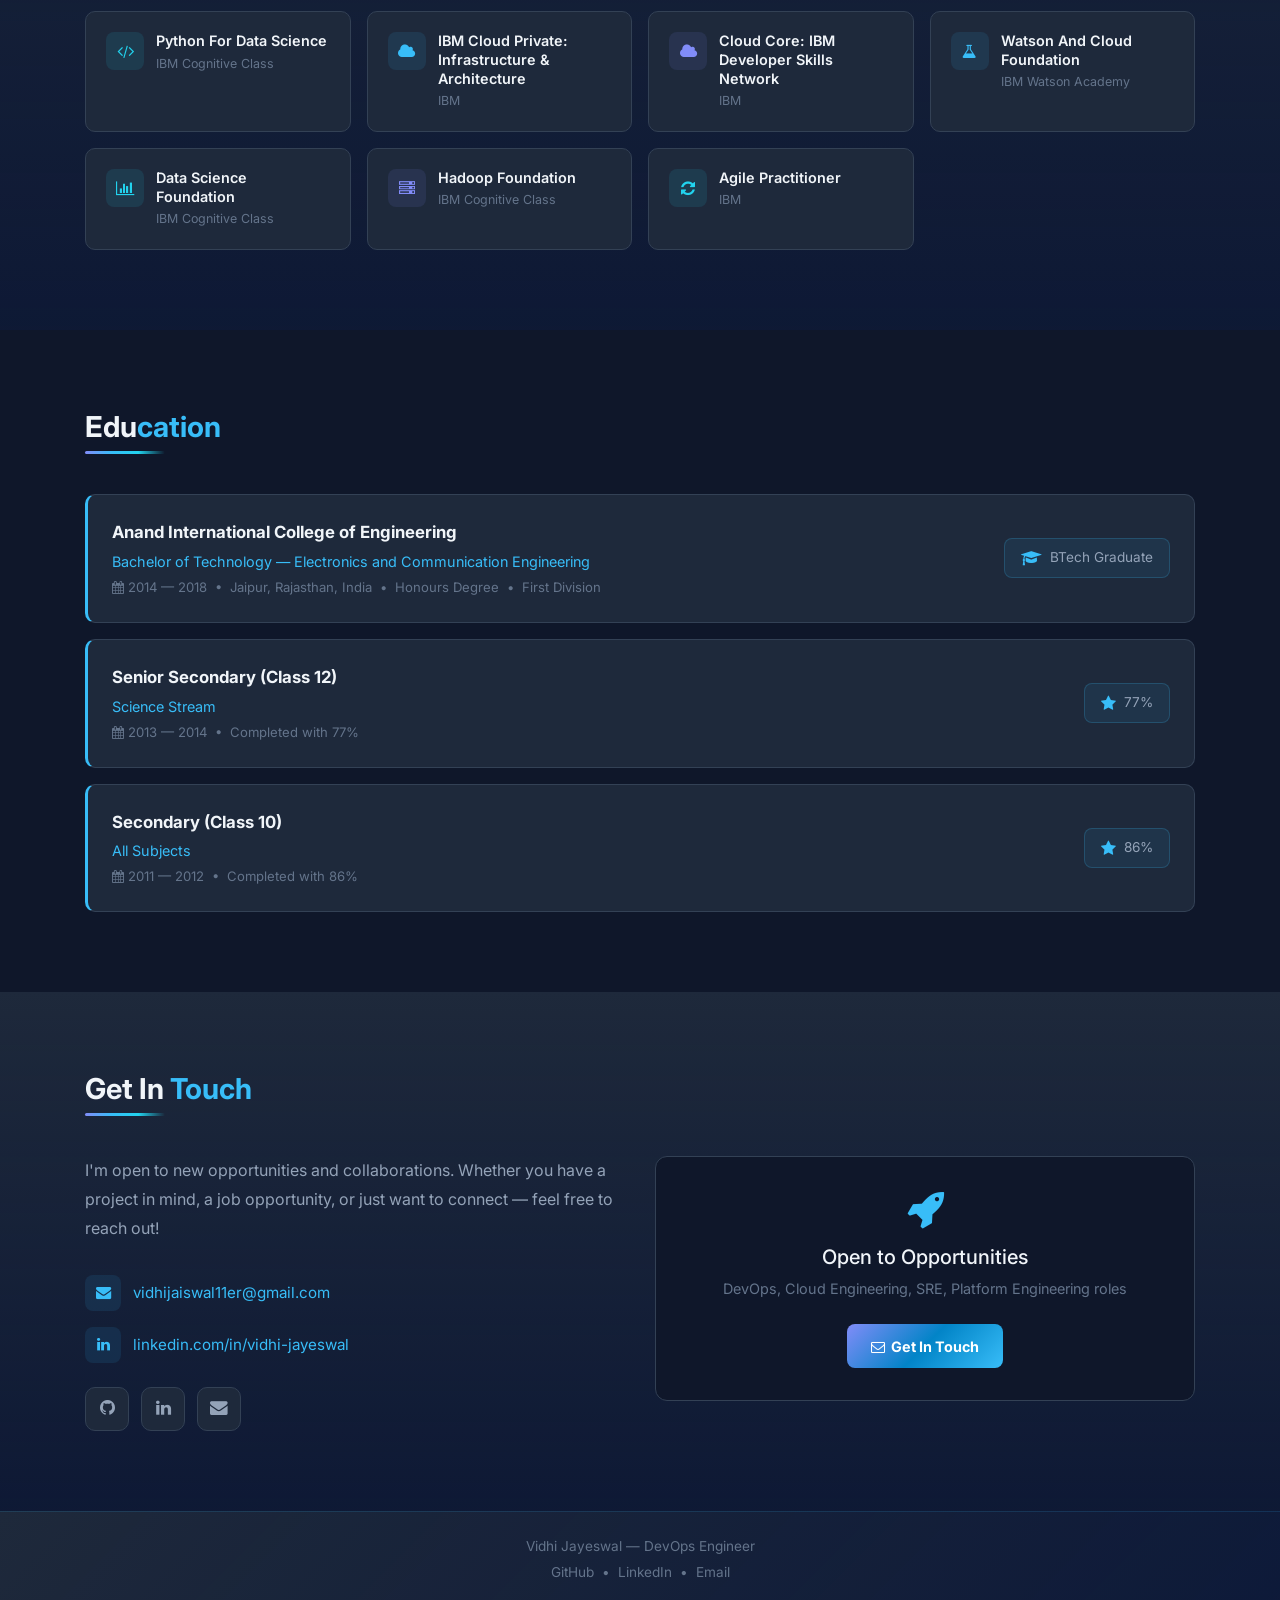
==== commit 49bb1bfe: "feat: Add day/night toggle, planet nav icons, multi-blue theme, realistic Jupiter, and update profil" ====
--- a/index.html
+++ b/index.html
@@ -41,24 +41,28 @@
       <span class="navbar-toggler-icon"></span>
     </button>
     <div class="collapse navbar-collapse" id="navMenu">
+      <button class="theme-toggle" id="themeToggle" title="Toggle Day/Night Mode" aria-label="Toggle theme">
+        <i class="fa fa-moon-o"></i>
+        <i class="fa fa-sun-o"></i>
+      </button>
       <ul class="nav navbar-nav ml-auto">
         <li class="nav-item">
-          <a class="nav-link" href="#about">About</a>
+          <a class="nav-link" href="#about"><span class="nav-planet nav-planet-earth"></span>About</a>
         </li>
         <li class="nav-item">
-          <a class="nav-link" href="#skills">Skills</a>
+          <a class="nav-link" href="#skills"><span class="nav-planet nav-planet-mars"></span>Skills</a>
         </li>
         <li class="nav-item">
-          <a class="nav-link" href="#experience">Experience</a>
+          <a class="nav-link" href="#experience"><span class="nav-planet nav-planet-saturn"></span>Experience</a>
         </li>
         <li class="nav-item">
-          <a class="nav-link" href="#certifications">Certifications</a>
+          <a class="nav-link" href="#certifications"><span class="nav-planet nav-planet-jupiter"></span>Certifications</a>
         </li>
         <li class="nav-item">
-          <a class="nav-link" href="#education">Education</a>
+          <a class="nav-link" href="#education"><span class="nav-planet nav-planet-neptune"></span>Education</a>
         </li>
         <li class="nav-item">
-          <a class="nav-link" href="#contact">Contact</a>
+          <a class="nav-link" href="#contact"><span class="nav-planet nav-planet-venus"></span>Contact</a>
         </li>
         <li class="nav-item">
           <a class="nav-link" href="mailto:vidhijaiswal11er@gmail.com">
@@ -71,6 +75,11 @@
 
   <!-- Hero -->
   <section class="hero" id="home">
+    <div class="hero-jupiter">
+      <div class="jupiter-sphere">
+        <div class="jupiter-bands-overlay"></div>
+      </div>
+    </div>
     <div class="container">
       <div class="row align-items-center">
         <div class="col-md-7">
@@ -90,7 +99,7 @@
           </a>
         </div>
         <div class="col-md-5 text-center mt-4 mt-md-0">
-          <img src="images/WhatsApp Image 2025-11-09 at 14.13.01.jpeg" alt="Vidhi Jayeswal" class="hero-photo">
+          <img src="images/Gemini_Generated_Image_e9okzqe9okzqe9ok.png" alt="Vidhi Jayeswal" class="hero-photo">
         </div>
       </div>
     </div>
@@ -610,6 +619,24 @@
     </div>
   </section>
 
+  <!-- Theme Toggle Script -->
+  <script>
+    (function() {
+      var toggle = document.getElementById('themeToggle');
+      var html = document.documentElement;
+      var saved = localStorage.getItem('theme');
+      if (saved) {
+        html.setAttribute('data-theme', saved);
+      }
+      toggle.addEventListener('click', function() {
+        var current = html.getAttribute('data-theme');
+        var next = current === 'light' ? 'dark' : 'light';
+        html.setAttribute('data-theme', next);
+        localStorage.setItem('theme', next);
+      });
+    })();
+  </script>
+
   <!-- Footer -->
   <footer>
     <div class="container">
--- a/main.css
+++ b/main.css
@@ -1,15 +1,37 @@
-/* ===== Variables ===== */
+/* ===== Variables — Night Mode (default) ===== */
 :root {
   --bg-primary: #0f172a;
   --bg-secondary: #1e293b;
   --bg-card: #1e293b;
   --accent: #38bdf8;
   --accent-dark: #0284c7;
+  --accent-light: #7dd3fc;
+  --accent-indigo: #818cf8;
+  --accent-cyan: #22d3ee;
+  --accent-sky: #0ea5e9;
   --text-primary: #f1f5f9;
   --text-secondary: #94a3b8;
   --text-muted: #64748b;
   --border: #334155;
   --success: #10b981;
+}
+
+/* ===== Variables — Day Mode ===== */
+[data-theme="light"] {
+  --bg-primary: #f8fafc;
+  --bg-secondary: #e8f4fe;
+  --bg-card: #ffffff;
+  --accent: #0284c7;
+  --accent-dark: #0369a1;
+  --accent-light: #38bdf8;
+  --accent-indigo: #6366f1;
+  --accent-cyan: #0891b2;
+  --accent-sky: #0369a1;
+  --text-primary: #0f172a;
+  --text-secondary: #475569;
+  --text-muted: #64748b;
+  --border: #bfdbfe;
+  --success: #059669;
 }
 
 /* ===== Base ===== */
@@ -357,7 +379,7 @@
 /* ===== Navbar ===== */
 .navbar {
   background-color: rgba(15, 23, 42, 0.95) !important;
-  border-bottom: 1px solid var(--border);
+  border-bottom: 1px solid rgba(56, 189, 248, 0.15);
   backdrop-filter: blur(10px);
   padding: 0.9rem 2rem;
   position: sticky;
@@ -386,12 +408,283 @@
   background-color: var(--bg-secondary);
 }
 
+/* ===== Nav Planet Bullets ===== */
+.nav-planet {
+  display: inline-block;
+  width: 10px;
+  height: 10px;
+  border-radius: 50%;
+  margin-right: 6px;
+  vertical-align: middle;
+  position: relative;
+  top: -1px;
+  box-shadow: 0 0 6px rgba(255, 255, 255, 0.3);
+  transition: transform 0.3s ease, box-shadow 0.3s ease;
+}
+
+.nav-link:hover .nav-planet {
+  transform: scale(1.4);
+}
+
+/* Earth — blue & green */
+.nav-planet-earth {
+  background: radial-gradient(circle at 35% 35%, #60a5fa, #22c55e 60%, #1e40af);
+  box-shadow: 0 0 6px rgba(96, 165, 250, 0.5);
+}
+.nav-link:hover .nav-planet-earth {
+  box-shadow: 0 0 12px rgba(96, 165, 250, 0.7);
+}
+
+/* Mars — red & orange */
+.nav-planet-mars {
+  background: radial-gradient(circle at 35% 35%, #fca5a5, #dc2626 60%, #991b1b);
+  box-shadow: 0 0 6px rgba(220, 38, 38, 0.5);
+}
+.nav-link:hover .nav-planet-mars {
+  box-shadow: 0 0 12px rgba(220, 38, 38, 0.7);
+}
+
+/* Saturn — golden with ring */
+.nav-planet-saturn {
+  background: radial-gradient(circle at 35% 35%, #fde68a, #f59e0b 60%, #b45309);
+  box-shadow: 0 0 6px rgba(245, 158, 11, 0.5);
+}
+.nav-planet-saturn::after {
+  content: '';
+  position: absolute;
+  top: 50%;
+  left: 50%;
+  width: 18px;
+  height: 6px;
+  border: 1px solid rgba(245, 158, 11, 0.5);
+  border-radius: 50%;
+  transform: translate(-50%, -50%) rotate(-20deg);
+}
+.nav-link:hover .nav-planet-saturn {
+  box-shadow: 0 0 12px rgba(245, 158, 11, 0.7);
+}
+
+/* Jupiter — striped brown/tan */
+.nav-planet-jupiter {
+  background: radial-gradient(circle at 35% 35%, #fed7aa, #ea580c 50%, #9a3412);
+  box-shadow: 0 0 6px rgba(234, 88, 12, 0.5);
+  width: 12px;
+  height: 12px;
+}
+.nav-link:hover .nav-planet-jupiter {
+  box-shadow: 0 0 12px rgba(234, 88, 12, 0.7);
+}
+
+/* Neptune — deep blue/purple */
+.nav-planet-neptune {
+  background: radial-gradient(circle at 35% 35%, #a5b4fc, #4f46e5 60%, #312e81);
+  box-shadow: 0 0 6px rgba(79, 70, 229, 0.5);
+}
+.nav-link:hover .nav-planet-neptune {
+  box-shadow: 0 0 12px rgba(79, 70, 229, 0.7);
+}
+
+/* Venus — pale yellow/white */
+.nav-planet-venus {
+  background: radial-gradient(circle at 35% 35%, #fefce8, #eab308 60%, #a16207);
+  box-shadow: 0 0 6px rgba(234, 179, 8, 0.5);
+}
+.nav-link:hover .nav-planet-venus {
+  box-shadow: 0 0 12px rgba(234, 179, 8, 0.7);
+}
+
+/* ===== Hero Jupiter ===== */
+.hero-jupiter {
+  position: absolute;
+  bottom: -60px;
+  right: -40px;
+  width: 480px;
+  height: 480px;
+  z-index: 0;
+  opacity: 0.45;
+  pointer-events: none;
+  animation: jupiter-float 30s ease-in-out infinite;
+}
+
+.jupiter-sphere {
+  position: relative;
+  width: 100%;
+  height: 100%;
+  border-radius: 50%;
+  /* Realistic Jupiter banding — alternating warm tones with varied widths */
+  background:
+    /* Highlight / specular reflection on upper-left */
+    radial-gradient(circle at 30% 25%, rgba(255,255,255,0.18) 0%, rgba(255,255,255,0.04) 25%, transparent 50%),
+    /* Horizontal atmospheric bands */
+    repeating-linear-gradient(
+      0deg,
+      /* North Polar Region — dark brownish */
+      #8b6e4e 0px,
+      #7a5e3e 6px,
+      /* North Temperate Belt — warm tan */
+      #d4b896 6px,
+      #e8d0aa 14px,
+      /* North Tropical Zone — creamy white */
+      #f2e6d0 14px,
+      #efe0c8 22px,
+      /* North Equatorial Belt — rich reddish brown */
+      #b06030 22px,
+      #a85828 30px,
+      #c07040 34px,
+      #b86838 38px,
+      /* Equatorial Zone — pale yellowish */
+      #f0dcc0 38px,
+      #ecdab8 48px,
+      #f4e2c8 52px,
+      /* South Equatorial Belt — darker brown with red tones */
+      #a05830 52px,
+      #984c28 58px,
+      #b86838 62px,
+      #a86038 66px,
+      #c47848 70px,
+      /* South Tropical Zone — lighter tan */
+      #e0c8a0 70px,
+      #dcc498 78px,
+      /* South Temperate Belt — medium brown */
+      #b08860 78px,
+      #a07850 84px,
+      /* South Temperate Zone — warm cream */
+      #e8d4b0 84px,
+      #e0cca8 90px,
+      /* South Polar Region — grayish brown */
+      #8a7058 90px,
+      #7e644c 100px
+    );
+  background-size: 100% 100%, 1200px 100%;
+  box-shadow:
+    /* Deep inner shadow for 3D curvature — right/bottom edge */
+    inset -50px -30px 80px rgba(0, 0, 0, 0.55),
+    /* Subtle warm inner glow on lit side */
+    inset 30px 20px 60px rgba(255, 230, 190, 0.12),
+    /* Terminator shadow (day/night boundary) */
+    inset -80px 0 40px rgba(0, 0, 0, 0.15),
+    /* Atmospheric glow */
+    0 0 60px rgba(210, 170, 110, 0.2),
+    0 0 120px rgba(200, 150, 80, 0.1),
+    0 0 200px rgba(180, 130, 60, 0.05);
+  animation: jupiter-rotate 80s linear infinite;
+  overflow: hidden;
+}
+
+/* Great Red Spot — iconic anticyclonic storm */
+.jupiter-sphere::before {
+  content: '';
+  position: absolute;
+  top: 56%;
+  left: 35%;
+  width: 60px;
+  height: 36px;
+  background:
+    radial-gradient(ellipse at 45% 40%,
+      #d04828 0%,
+      #c84020 20%,
+      #b83818 40%,
+      #a03010 55%,
+      rgba(160, 80, 40, 0.4) 75%,
+      transparent 100%
+    );
+  border-radius: 50%;
+  opacity: 0.85;
+  filter: blur(1px);
+  box-shadow:
+    0 0 8px rgba(200, 60, 30, 0.3),
+    inset 2px 1px 4px rgba(255, 120, 80, 0.3);
+}
+
+/* Secondary band detail — slight offset for depth */
+.jupiter-bands-overlay {
+  position: absolute;
+  top: 0;
+  left: 0;
+  width: 100%;
+  height: 100%;
+  border-radius: 50%;
+  background:
+    repeating-linear-gradient(
+      2deg,
+      transparent 0px,
+      rgba(180, 120, 60, 0.08) 4px,
+      transparent 8px,
+      rgba(100, 60, 30, 0.06) 14px,
+      transparent 18px,
+      rgba(200, 160, 100, 0.05) 24px,
+      transparent 30px,
+      rgba(140, 90, 40, 0.07) 36px,
+      transparent 42px,
+      rgba(220, 180, 120, 0.04) 48px,
+      transparent 54px
+    );
+  background-size: 1600px 100%;
+  animation: jupiter-bands-drift 120s linear infinite;
+  opacity: 0.8;
+  mix-blend-mode: overlay;
+}
+
+@keyframes jupiter-bands-drift {
+  0% { background-position: 0 0; }
+  100% { background-position: -1600px 0; }
+}
+
+/* Atmospheric limb darkening + subtle band turbulence */
+.jupiter-sphere::after {
+  content: '';
+  position: absolute;
+  top: 0;
+  left: 0;
+  width: 100%;
+  height: 100%;
+  border-radius: 50%;
+  background:
+    /* Limb darkening — realistic spherical falloff */
+    radial-gradient(circle at 35% 35%,
+      transparent 30%,
+      rgba(0, 0, 0, 0.05) 50%,
+      rgba(0, 0, 0, 0.2) 65%,
+      rgba(0, 0, 0, 0.45) 80%,
+      rgba(0, 0, 0, 0.7) 95%
+    ),
+    /* Subtle color variation overlay */
+    radial-gradient(ellipse at 50% 30%,
+      rgba(255, 240, 200, 0.06) 0%,
+      transparent 60%
+    );
+}
+
+@keyframes jupiter-rotate {
+  0% { background-position: 0 0, 0 0; }
+  100% { background-position: 0 0, -1200px 0; }
+}
+
+@keyframes jupiter-float {
+  0%, 100% { transform: translate(0, 0) rotate(-3deg); }
+  50% { transform: translate(-12px, -18px) rotate(-3deg); }
+}
+
+[data-theme="light"] .hero-jupiter {
+  opacity: 0.25;
+}
+
+@media (max-width: 768px) {
+  .hero-jupiter {
+    width: 280px;
+    height: 280px;
+    bottom: -50px;
+    right: -40px;
+    opacity: 0.3;
+  }
+}
+
 /* ===== Hero ===== */
 .hero {
   min-height: 100vh;
   display: flex;
   align-items: center;
-  background: linear-gradient(135deg, #0f172a 0%, #0c1a2e 50%, #0f172a 100%);
+  background: linear-gradient(135deg, #0f172a 0%, #0c2445 30%, #0e1b3d 60%, #0f172a 100%);
   position: relative;
   overflow: hidden;
   padding: 80px 0 60px;
@@ -404,7 +697,18 @@
   right: -10%;
   width: 600px;
   height: 600px;
-  background: radial-gradient(circle, rgba(56, 189, 248, 0.08) 0%, transparent 70%);
+  background: radial-gradient(circle, rgba(56, 189, 248, 0.12) 0%, rgba(99, 102, 241, 0.05) 40%, transparent 70%);
+  pointer-events: none;
+}
+
+.hero::after {
+  content: '';
+  position: absolute;
+  bottom: -20%;
+  left: -5%;
+  width: 500px;
+  height: 500px;
+  background: radial-gradient(circle, rgba(34, 211, 238, 0.08) 0%, transparent 70%);
   pointer-events: none;
 }
 
@@ -413,21 +717,24 @@
   height: 180px;
   object-fit: cover;
   border-radius: 50%;
-  border: 3px solid var(--accent);
-  box-shadow: 0 0 30px rgba(56, 189, 248, 0.25);
+  border: 3px solid transparent;
+  background-image: linear-gradient(var(--bg-primary), var(--bg-primary)), linear-gradient(135deg, #38bdf8, #818cf8, #22d3ee);
+  background-origin: border-box;
+  background-clip: content-box, border-box;
+  box-shadow: 0 0 30px rgba(56, 189, 248, 0.25), 0 0 60px rgba(129, 140, 248, 0.1);
   margin-bottom: 1.5rem;
   transition: transform 0.3s ease, box-shadow 0.3s ease;
 }
 
 .hero-photo:hover {
   transform: scale(1.08);
-  box-shadow: 0 0 40px rgba(56, 189, 248, 0.4);
+  box-shadow: 0 0 40px rgba(56, 189, 248, 0.4), 0 0 70px rgba(129, 140, 248, 0.2);
 }
 
 .hero-badge {
   display: inline-block;
-  background-color: rgba(56, 189, 248, 0.12);
-  color: var(--accent);
+  background: linear-gradient(135deg, rgba(56, 189, 248, 0.12), rgba(129, 140, 248, 0.12));
+  color: var(--accent-light);
   border: 1px solid rgba(56, 189, 248, 0.3);
   border-radius: 20px;
   padding: 0.25rem 0.9rem;
@@ -448,7 +755,7 @@
   font-weight: 800;
   line-height: 1.1;
   margin-bottom: 0.5rem;
-  background: linear-gradient(135deg, #f1f5f9 0%, #38bdf8 100%);
+  background: linear-gradient(135deg, #f1f5f9 0%, #7dd3fc 40%, #38bdf8 70%, #818cf8 100%);
   -webkit-background-clip: text;
   -webkit-text-fill-color: transparent;
   background-clip: text;
@@ -474,8 +781,8 @@
 }
 
 .btn-primary-custom {
-  background: linear-gradient(135deg, var(--accent-dark), var(--accent));
-  color: #0f172a;
+  background: linear-gradient(135deg, var(--accent-indigo), var(--accent-dark), var(--accent));
+  color: #ffffff;
   font-weight: 700;
   padding: 0.65rem 1.5rem;
   border-radius: 8px;
@@ -487,8 +794,8 @@
 
 .btn-primary-custom:hover {
   transform: translateY(-1px);
-  box-shadow: 0 8px 20px rgba(56, 189, 248, 0.3);
-  color: #0f172a;
+  box-shadow: 0 8px 25px rgba(56, 189, 248, 0.35), 0 4px 12px rgba(129, 140, 248, 0.2);
+  color: #ffffff;
 }
 
 .btn-outline-custom {
@@ -516,7 +823,11 @@
 }
 
 .section-alt {
-  background-color: var(--bg-secondary);
+  background: linear-gradient(180deg, var(--bg-secondary) 0%, rgba(14, 27, 61, 0.6) 100%);
+}
+
+[data-theme="light"] .section-alt {
+  background: linear-gradient(180deg, #e8f4fe 0%, #dbeafe 100%);
 }
 
 .section-title {
@@ -531,9 +842,9 @@
 }
 
 .section-divider {
-  width: 50px;
+  width: 80px;
   height: 3px;
-  background: linear-gradient(90deg, var(--accent), transparent);
+  background: linear-gradient(90deg, var(--accent-indigo), var(--accent), var(--accent-cyan), transparent);
   border-radius: 2px;
   margin-bottom: 2.5rem;
 }
@@ -558,7 +869,24 @@
   color: var(--text-secondary);
   margin-right: 0.5rem;
   margin-bottom: 0.5rem;
-  transition: transform 0.2s ease, border-color 0.2s;
+  transition: transform 0.2s ease, border-color 0.2s, background 0.2s;
+}
+
+.stat-chip:nth-child(1) {
+  border-color: rgba(56, 189, 248, 0.25);
+  background: rgba(56, 189, 248, 0.08);
+}
+.stat-chip:nth-child(2) {
+  border-color: rgba(129, 140, 248, 0.25);
+  background: rgba(129, 140, 248, 0.08);
+}
+.stat-chip:nth-child(3) {
+  border-color: rgba(34, 211, 238, 0.25);
+  background: rgba(34, 211, 238, 0.08);
+}
+.stat-chip:nth-child(4) {
+  border-color: rgba(14, 165, 233, 0.25);
+  background: rgba(14, 165, 233, 0.08);
 }
 
 .stat-chip:hover {
@@ -567,7 +895,7 @@
 }
 
 .stat-chip strong {
-  color: var(--text-primary);
+  color: var(--accent-light);
 }
 
 /* ===== Skills ===== */
@@ -583,6 +911,10 @@
   color: var(--accent);
   margin-bottom: 0.75rem;
 }
+
+.skill-category:nth-child(1) h5 { color: var(--accent-sky); }
+.skill-category:nth-child(2) h5 { color: var(--accent-cyan); }
+.skill-category:nth-child(3) h5 { color: var(--accent-indigo); }
 
 .skill-tags {
   display: flex;
@@ -602,6 +934,32 @@
   cursor: default;
 }
 
+/* Different blue shades per skill category */
+.skill-category:nth-child(1) .skill-tag {
+  border-color: rgba(14, 165, 233, 0.25);
+  background: rgba(14, 165, 233, 0.08);
+}
+.skill-category:nth-child(1) .skill-tag:hover {
+  border-color: rgba(14, 165, 233, 0.5);
+  background: rgba(14, 165, 233, 0.18);
+}
+.skill-category:nth-child(2) .skill-tag {
+  border-color: rgba(34, 211, 238, 0.25);
+  background: rgba(34, 211, 238, 0.08);
+}
+.skill-category:nth-child(2) .skill-tag:hover {
+  border-color: rgba(34, 211, 238, 0.5);
+  background: rgba(34, 211, 238, 0.18);
+}
+.skill-category:nth-child(3) .skill-tag {
+  border-color: rgba(129, 140, 248, 0.25);
+  background: rgba(129, 140, 248, 0.08);
+}
+.skill-category:nth-child(3) .skill-tag:hover {
+  border-color: rgba(129, 140, 248, 0.5);
+  background: rgba(129, 140, 248, 0.18);
+}
+
 .skill-tag:hover {
   background-color: rgba(56, 189, 248, 0.15);
   color: var(--text-primary);
@@ -622,7 +980,7 @@
   top: 8px;
   bottom: 0;
   width: 2px;
-  background: linear-gradient(180deg, var(--accent), var(--border));
+  background: linear-gradient(180deg, var(--accent-cyan), var(--accent), var(--accent-indigo), var(--border));
 }
 
 .timeline-item {
@@ -662,7 +1020,7 @@
 .timeline-card:hover {
   border-color: rgba(56, 189, 248, 0.3);
   transform: scale(1.02);
-  box-shadow: 0 4px 20px rgba(0, 0, 0, 0.2);
+  box-shadow: 0 4px 20px rgba(56, 189, 248, 0.1), 0 2px 10px rgba(0, 0, 0, 0.2);
 }
 
 .timeline-company {
@@ -712,7 +1070,17 @@
 .cert-card:hover {
   border-color: rgba(56, 189, 248, 0.3);
   transform: translateY(-3px) scale(1.03);
-  box-shadow: 0 6px 24px rgba(0, 0, 0, 0.3);
+  box-shadow: 0 6px 24px rgba(56, 189, 248, 0.12), 0 4px 12px rgba(0, 0, 0, 0.2);
+}
+
+.cert-card:nth-child(odd) .cert-icon {
+  background: rgba(34, 211, 238, 0.1);
+  color: var(--accent-cyan);
+}
+
+.cert-card:nth-child(3n) .cert-icon {
+  background: rgba(129, 140, 248, 0.1);
+  color: var(--accent-indigo);
 }
 
 .cert-icon {
@@ -830,21 +1198,126 @@
   transform: translateY(-2px) scale(1.12);
 }
 
+.social-link:nth-child(1):hover {
+  border-color: var(--accent-indigo);
+  color: var(--accent-indigo);
+  background: rgba(129, 140, 248, 0.1);
+}
+.social-link:nth-child(2):hover {
+  border-color: var(--accent-sky);
+  color: var(--accent-sky);
+  background: rgba(14, 165, 233, 0.1);
+}
+.social-link:nth-child(3):hover {
+  border-color: var(--accent-cyan);
+  color: var(--accent-cyan);
+  background: rgba(34, 211, 238, 0.1);
+}
+
 /* ===== Footer ===== */
 footer {
-  background-color: var(--bg-secondary);
-  border-top: 1px solid var(--border);
+  background: linear-gradient(135deg, var(--bg-secondary), rgba(14, 27, 61, 0.8));
+  border-top: 1px solid rgba(56, 189, 248, 0.15);
   padding: 1.5rem 0;
   color: var(--text-muted);
   font-size: 0.85rem;
   text-align: center;
 }
 
+[data-theme="light"] footer {
+  background: linear-gradient(135deg, #e8f4fe, #dbeafe);
+  border-top-color: var(--border);
+}
+
 footer a {
   color: var(--text-muted);
 }
 footer a:hover {
   color: var(--accent);
+}
+
+/* ===== Theme Toggle Button ===== */
+.theme-toggle {
+  background: var(--bg-secondary);
+  border: 1px solid var(--border);
+  border-radius: 50%;
+  width: 38px;
+  height: 38px;
+  display: flex;
+  align-items: center;
+  justify-content: center;
+  cursor: pointer;
+  color: var(--text-secondary);
+  font-size: 1.1rem;
+  transition: all 0.3s ease;
+  margin-left: 0.75rem;
+}
+
+.theme-toggle:hover {
+  border-color: var(--accent);
+  color: var(--accent);
+  transform: scale(1.1);
+}
+
+.theme-toggle .fa-sun-o { display: none; }
+.theme-toggle .fa-moon-o { display: inline; }
+
+[data-theme="light"] .theme-toggle .fa-sun-o { display: inline; }
+[data-theme="light"] .theme-toggle .fa-moon-o { display: none; }
+
+/* ===== Light Mode Overrides ===== */
+[data-theme="light"] .stars,
+[data-theme="light"] .stars-2,
+[data-theme="light"] .stars-3,
+[data-theme="light"] .nebula,
+[data-theme="light"] .shooting-star,
+[data-theme="light"] .shooting-star-2,
+[data-theme="light"] .space-objects {
+  opacity: 0;
+  transition: opacity 0.5s ease;
+}
+
+[data-theme="light"] .hero {
+  background: linear-gradient(135deg, #dbeafe 0%, #e0f2fe 30%, #f0f9ff 60%, #ede9fe 100%);
+}
+
+[data-theme="light"] .hero::before {
+  background: radial-gradient(circle, rgba(2, 132, 199, 0.06) 0%, transparent 70%);
+}
+
+[data-theme="light"] .hero h1 {
+  background: linear-gradient(135deg, #0f172a 0%, #0284c7 100%);
+  -webkit-background-clip: text;
+  -webkit-text-fill-color: transparent;
+  background-clip: text;
+}
+
+[data-theme="light"] .navbar {
+  background-color: rgba(248, 250, 252, 0.95) !important;
+}
+
+[data-theme="light"] .navbar-toggler-icon {
+  background-image: url("data:image/svg+xml,%3csvg xmlns='http://www.w3.org/2000/svg' width='30' height='30' viewBox='0 0 30 30'%3e%3cpath stroke='rgba(15, 23, 42, 0.7)' stroke-linecap='round' stroke-miterlimit='10' stroke-width='2' d='M4 7h22M4 15h22M4 23h22'/%3e%3c/svg%3e");
+}
+
+[data-theme="light"] .btn-primary-custom {
+  color: #ffffff;
+}
+
+[data-theme="light"] .btn-primary-custom:hover {
+  color: #ffffff;
+}
+
+[data-theme="light"] a:hover {
+  color: var(--accent-dark);
+}
+
+[data-theme="light"] .nav-planet {
+  box-shadow: 0 0 6px rgba(0, 0, 0, 0.2);
+}
+
+[data-theme="light"] .nav-link:hover .nav-planet {
+  box-shadow: 0 0 12px rgba(0, 0, 0, 0.3);
 }
 
 /* ===== Responsive ===== */
